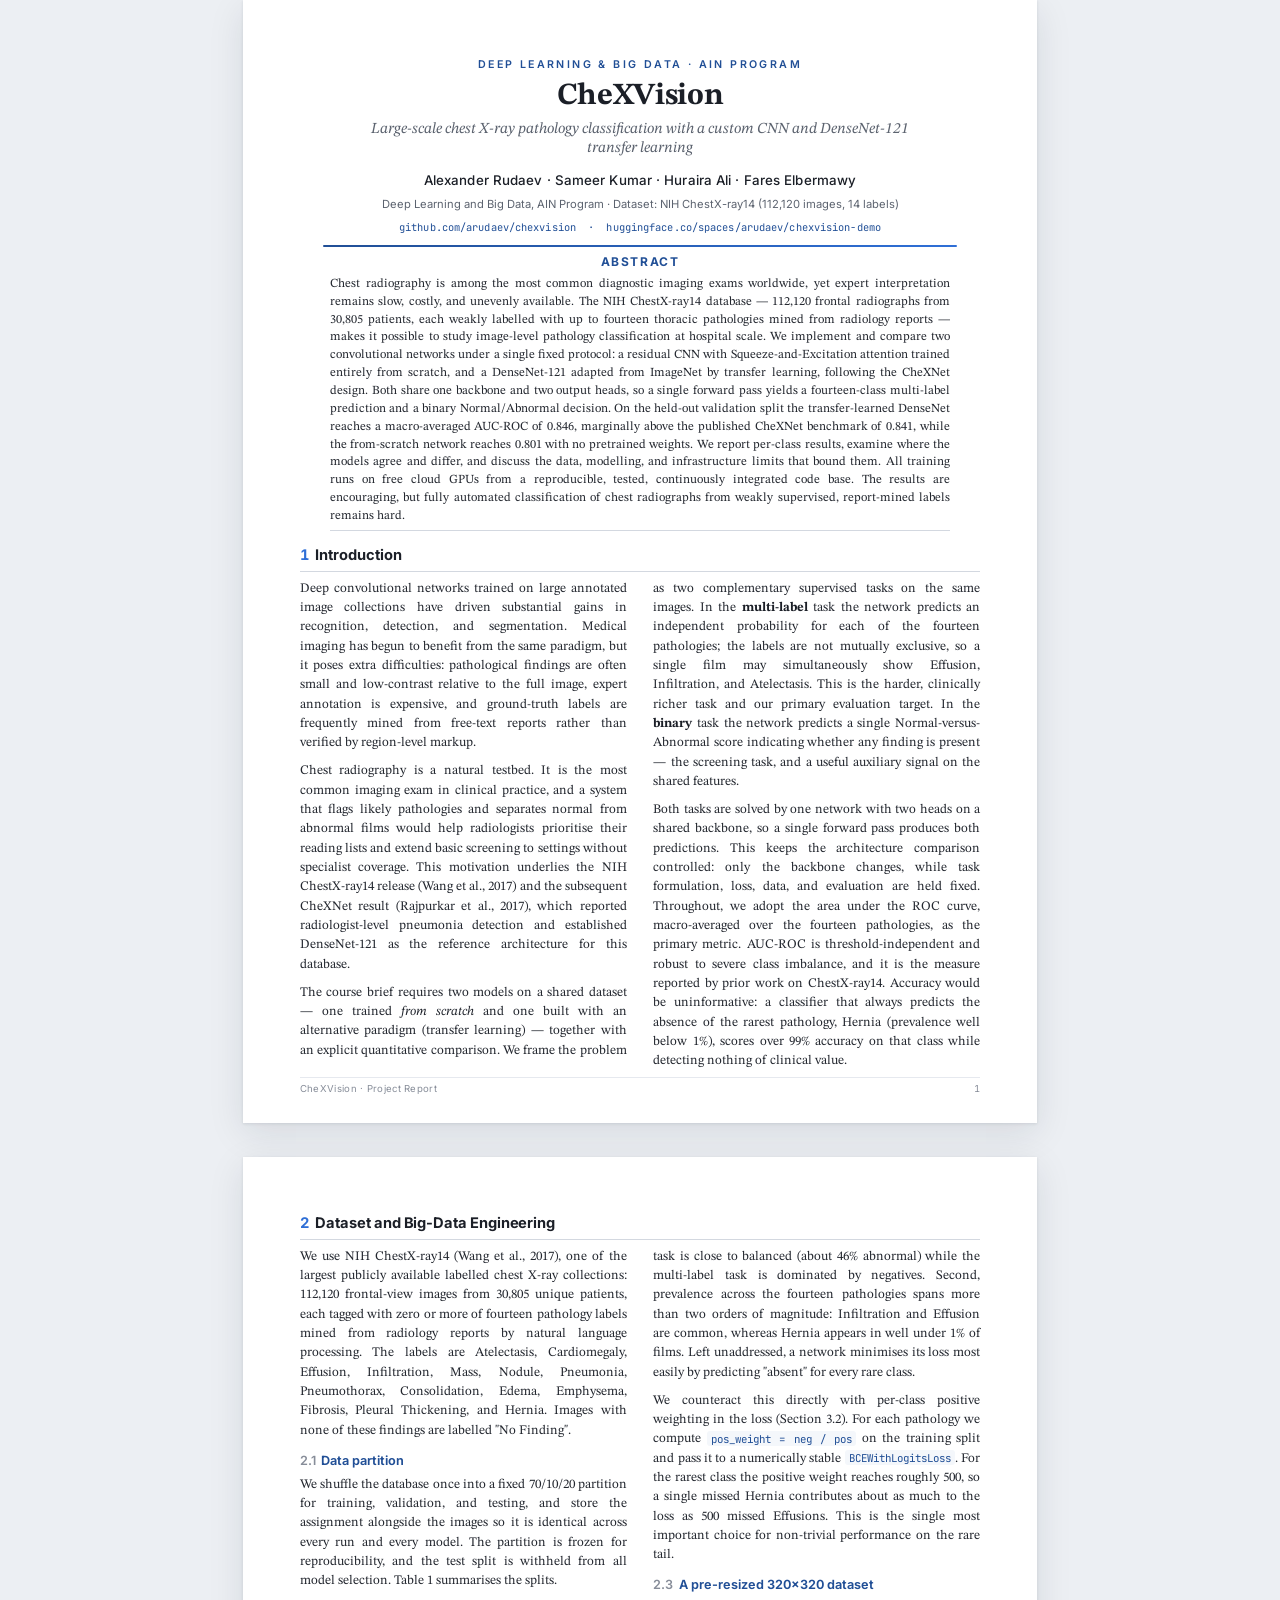
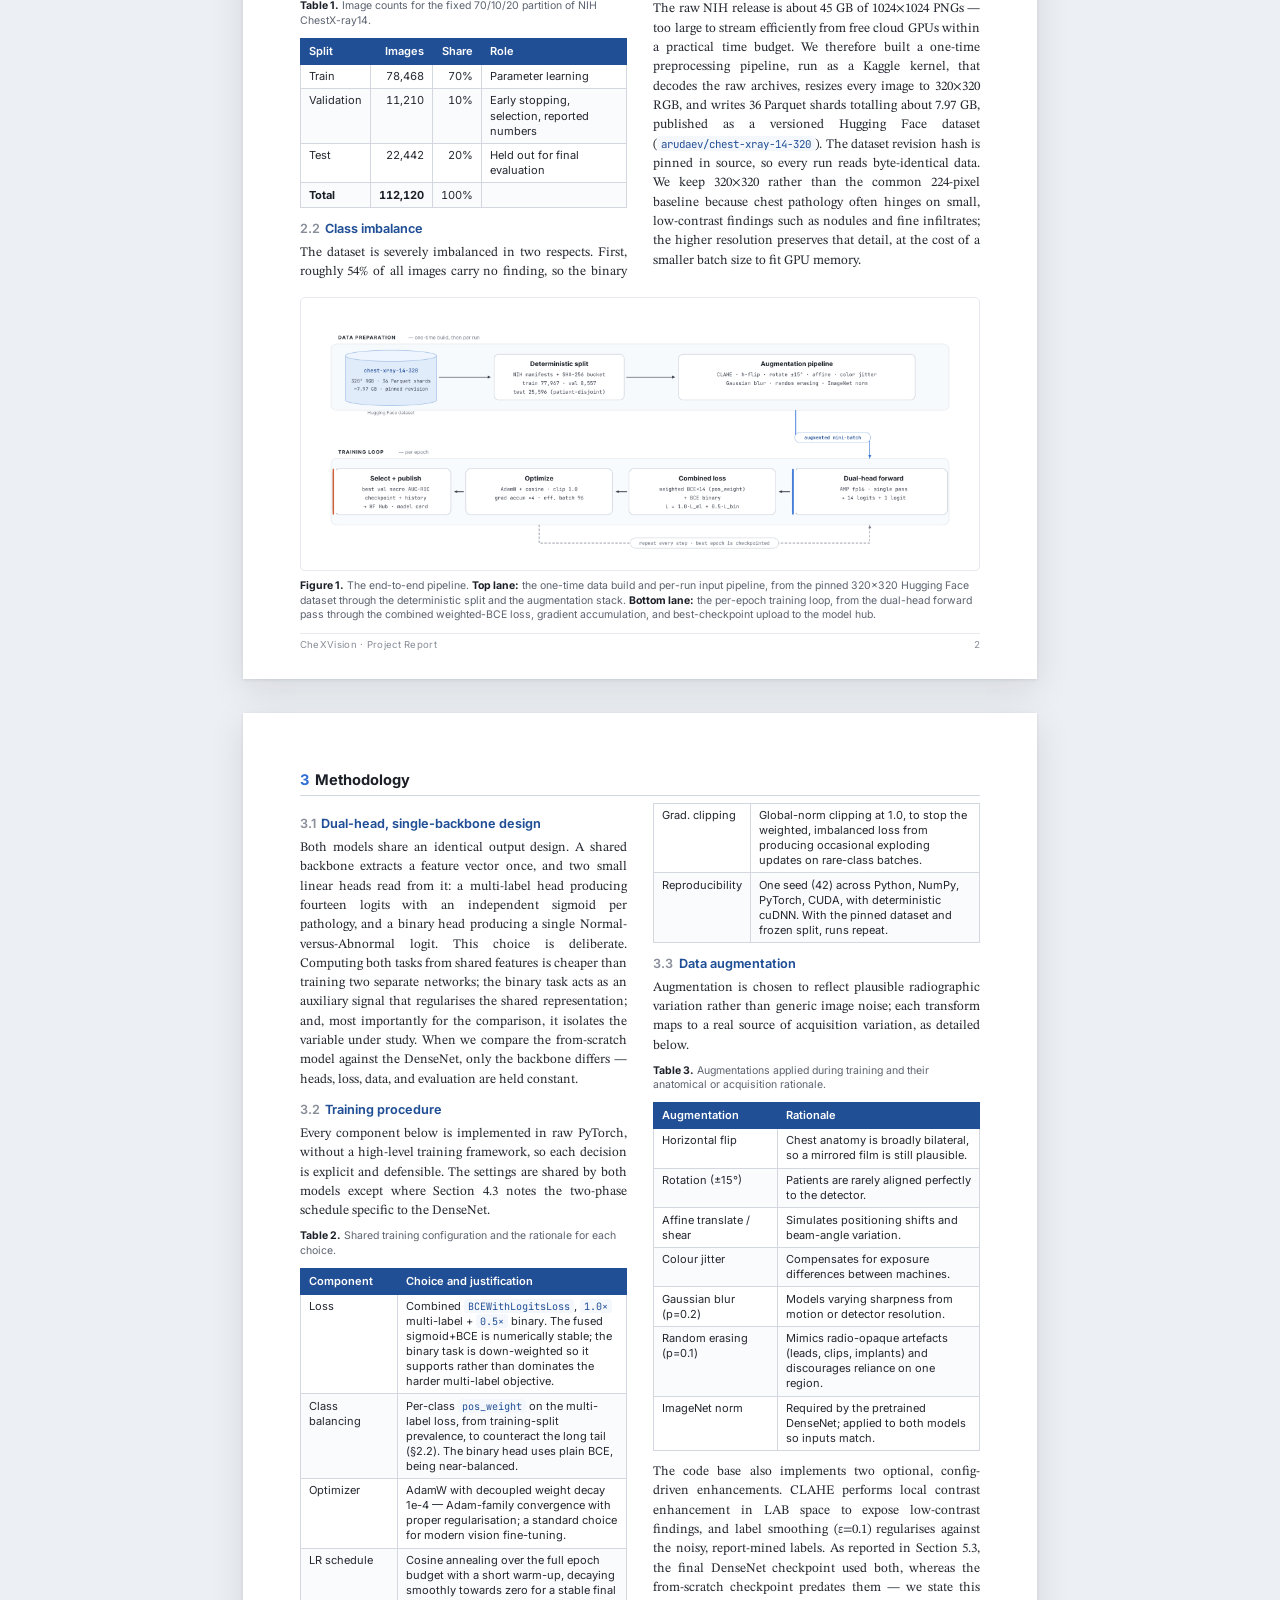
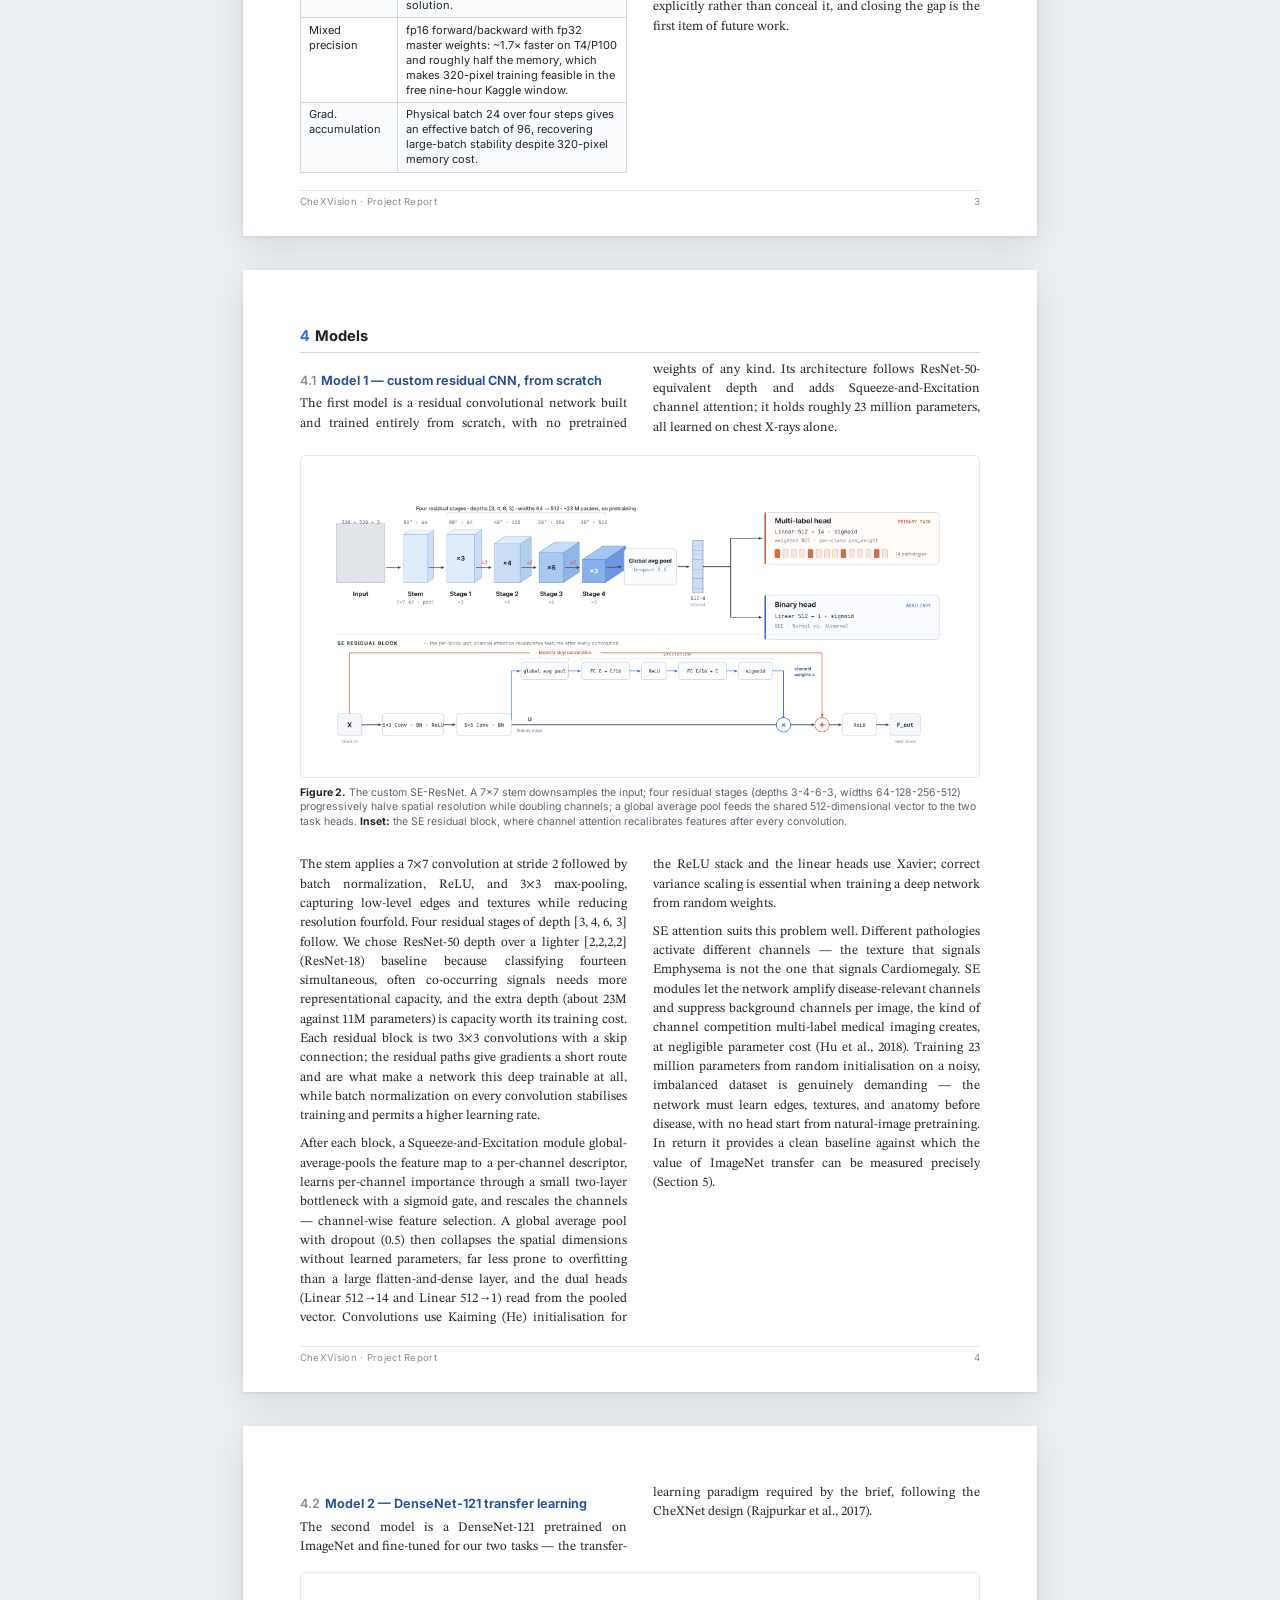
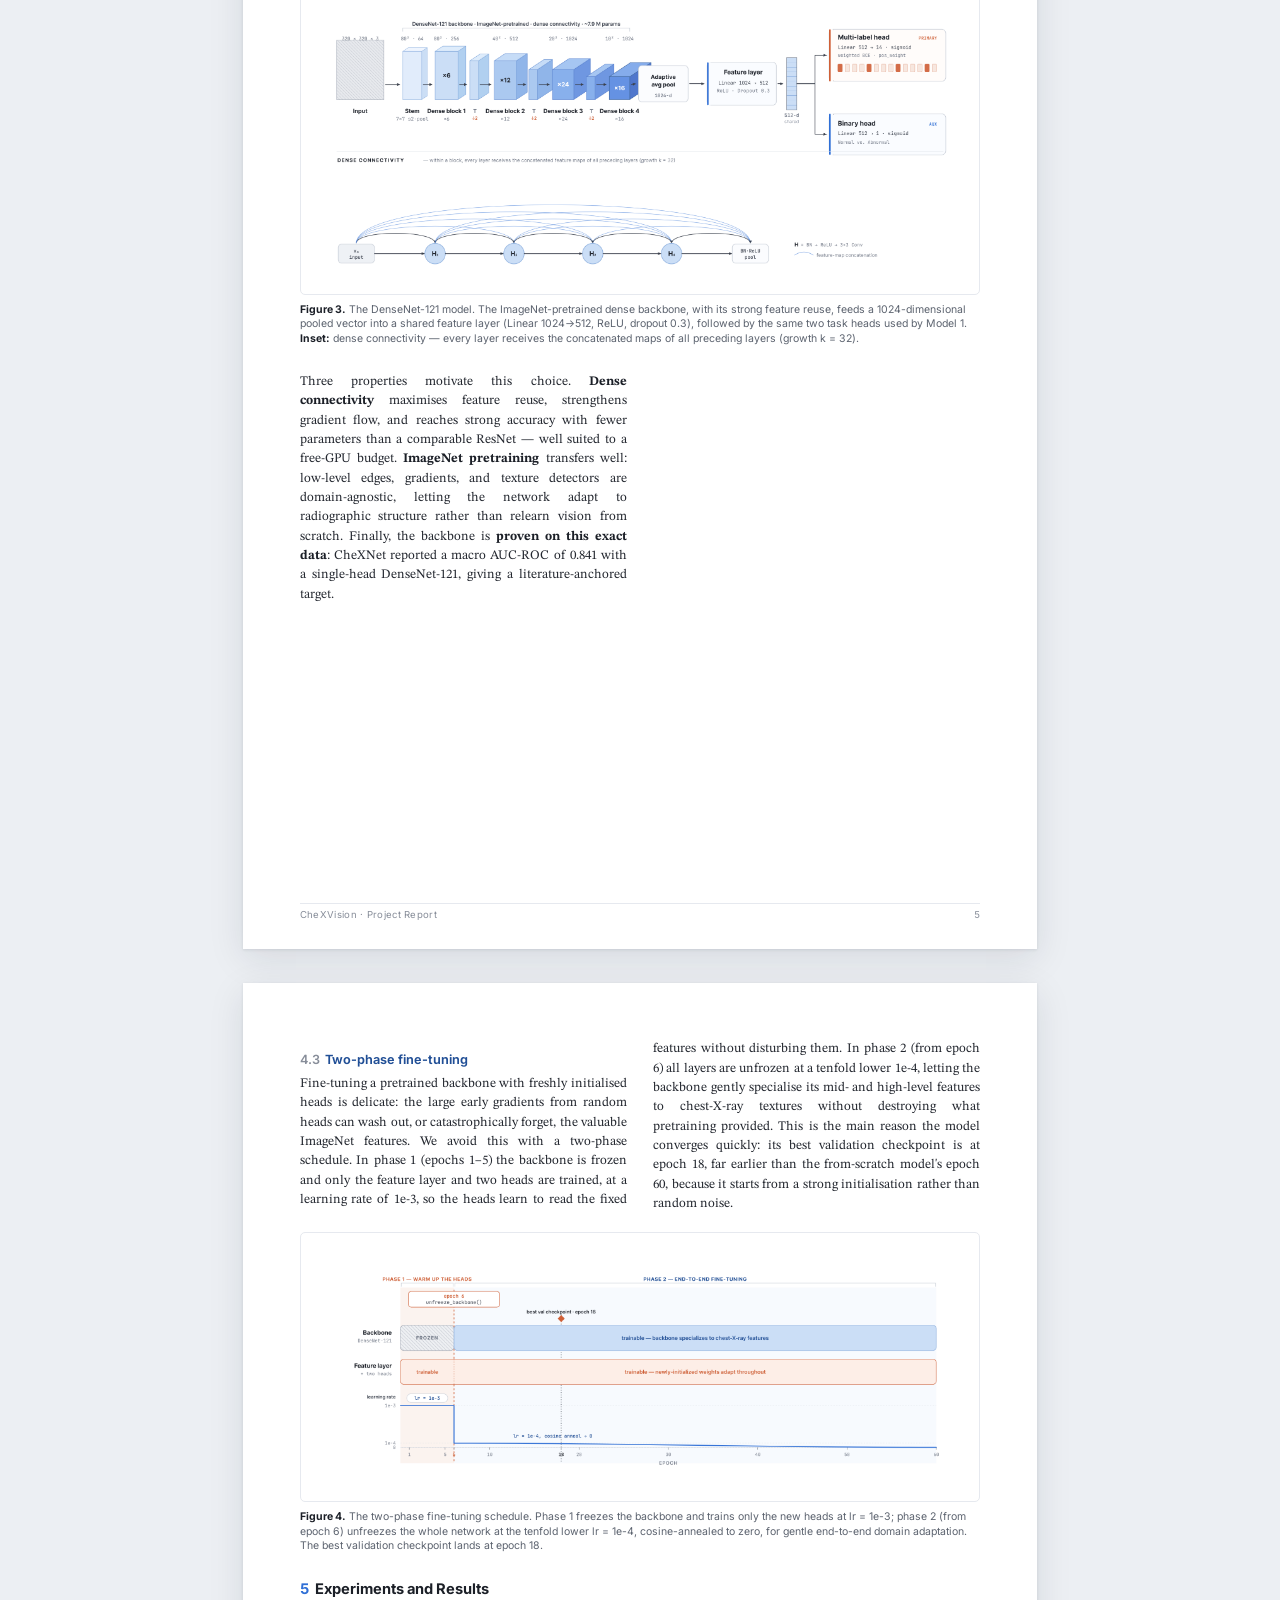
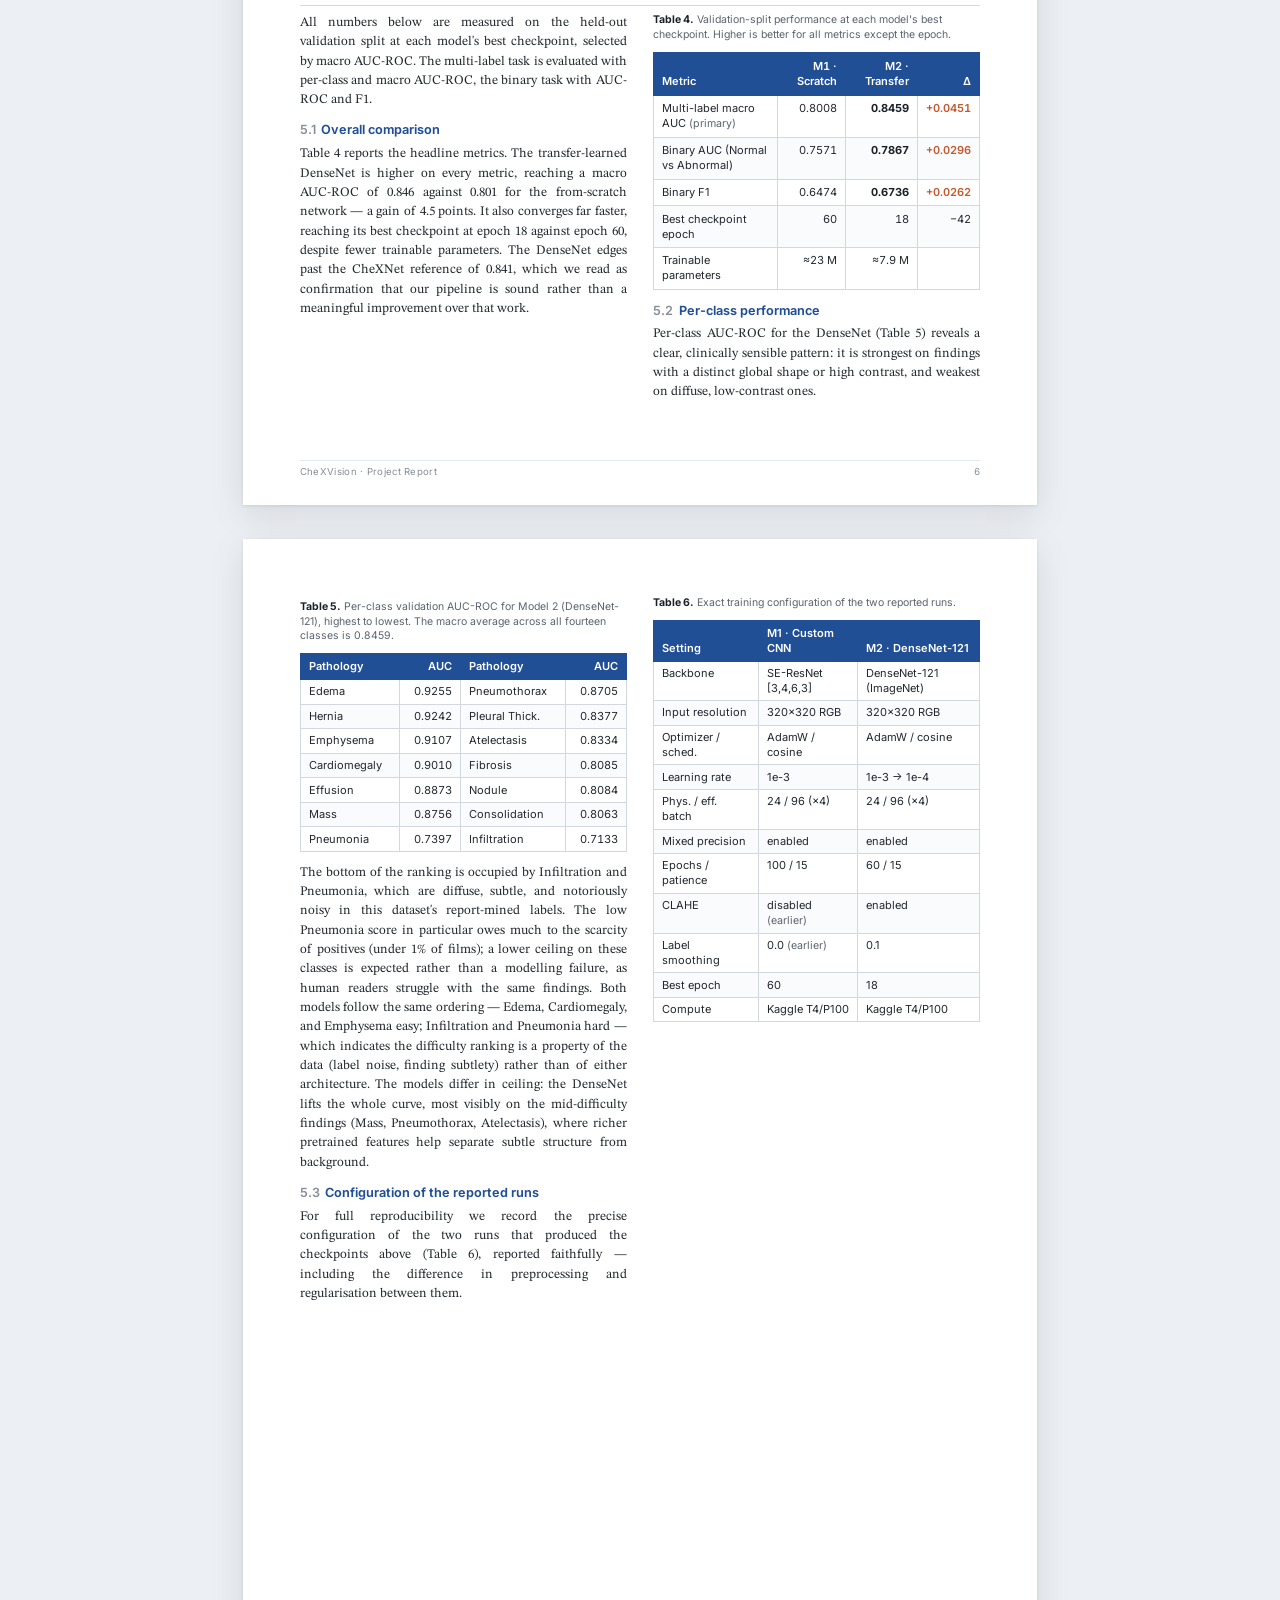
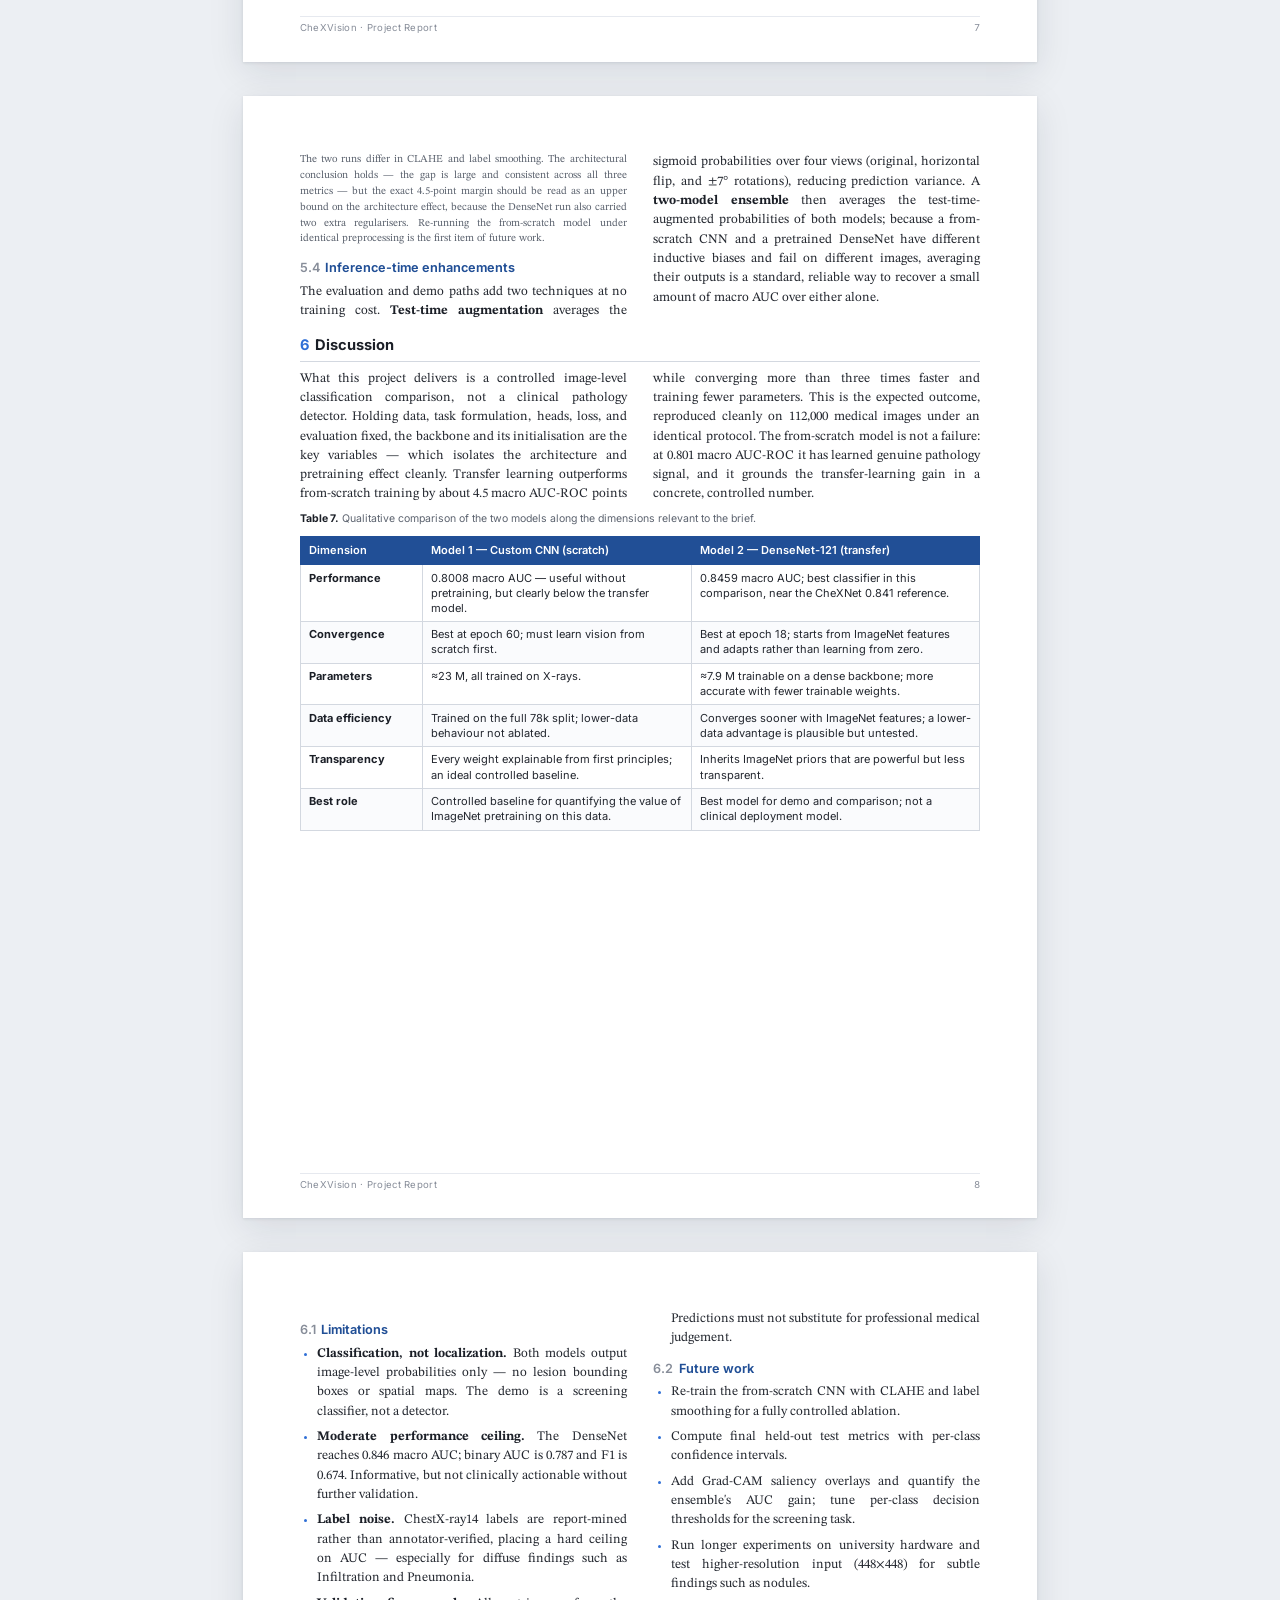
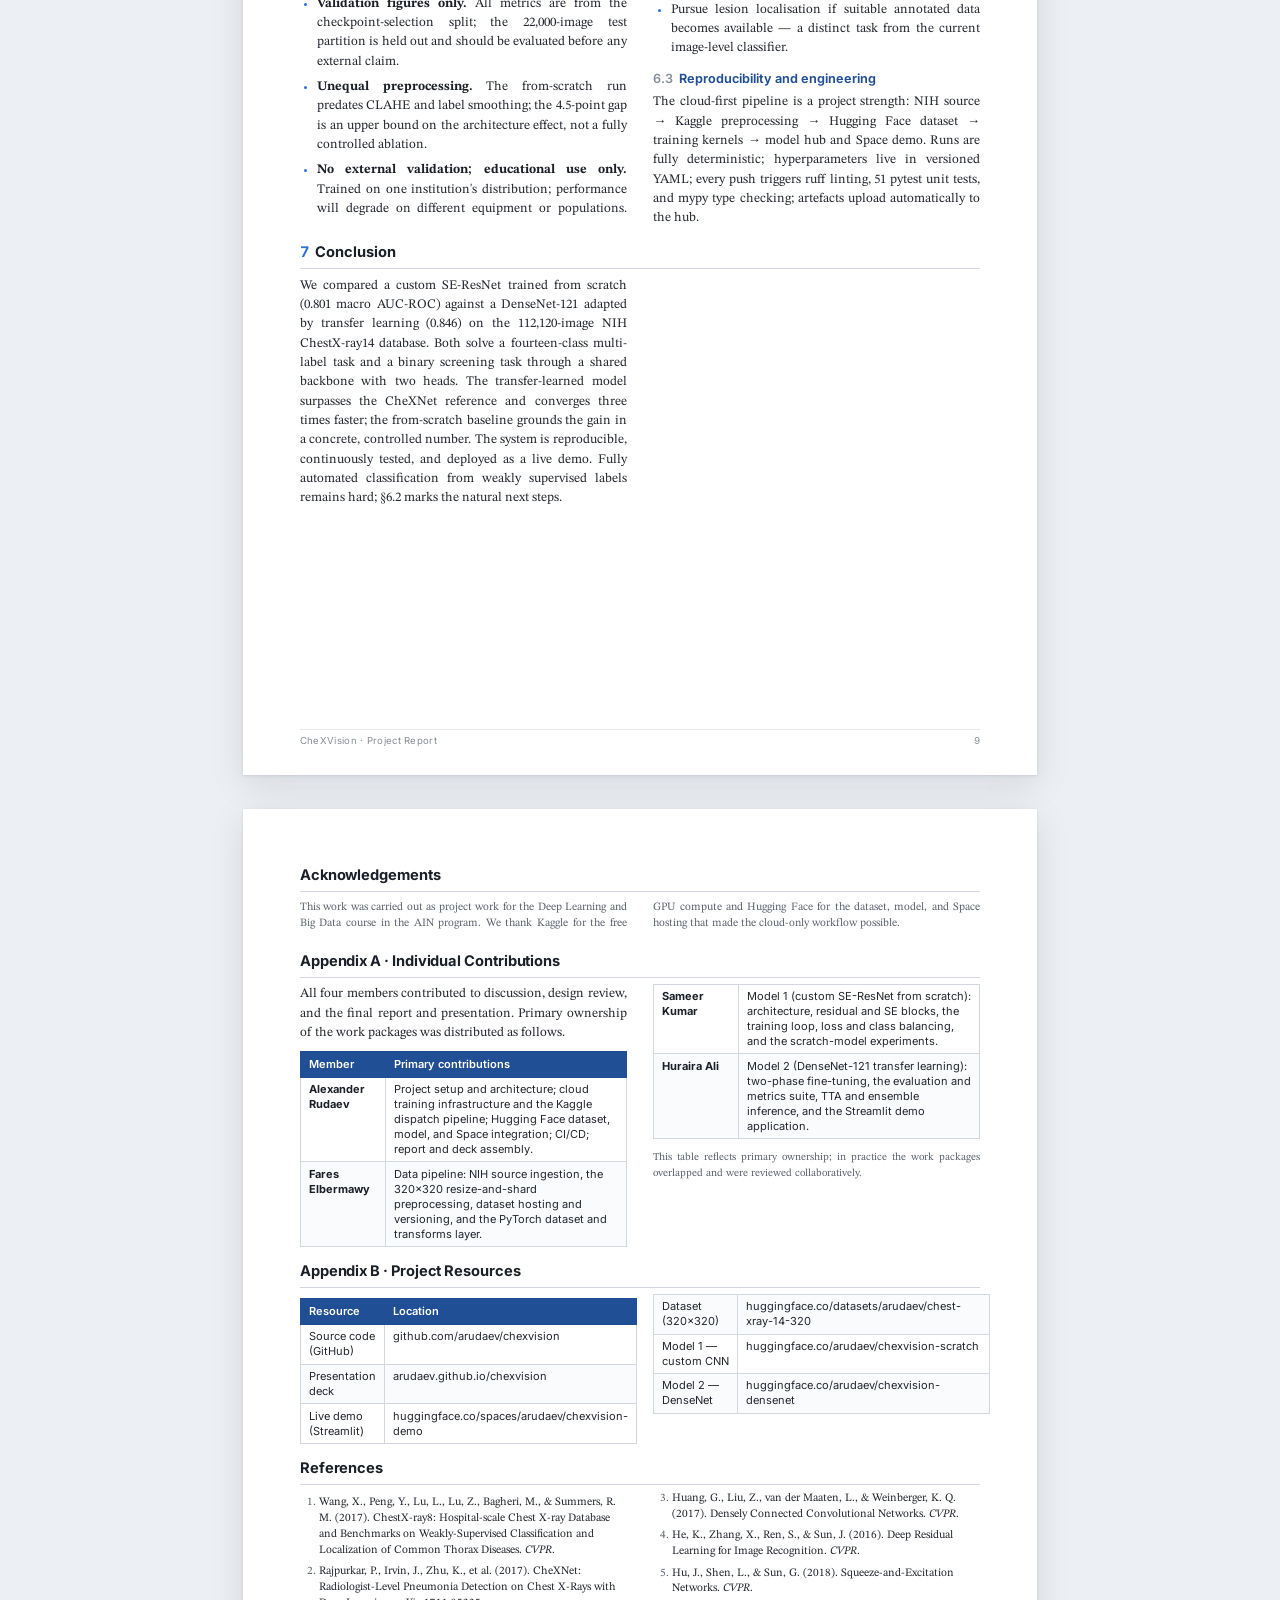
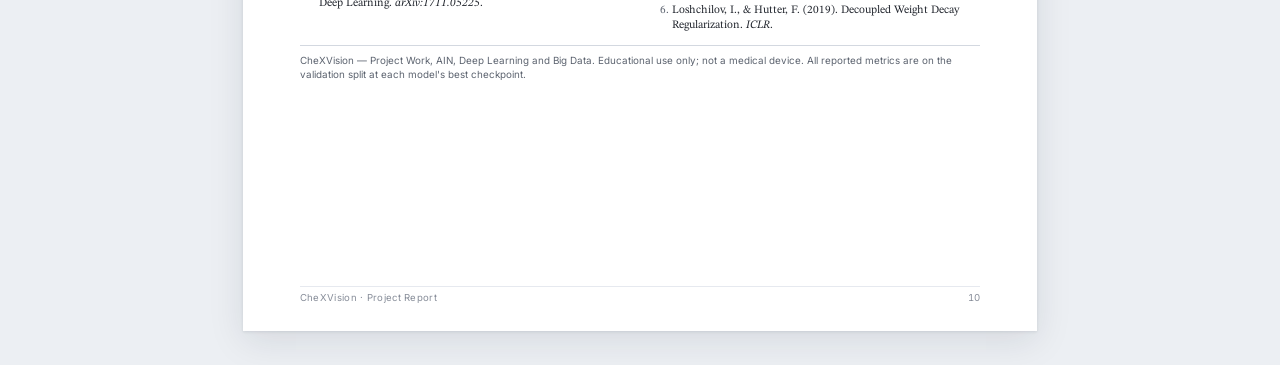
==== docs/report.html @ 22d27a5e "docs: add 10-page report, architecture figures, and JS figure sources - docs/report.html + report.cs" ====
<!doctype html>
<html lang="en">
<head>
<meta charset="utf-8">
<title>CheXVision — Project Report</title>
<link rel="preconnect" href="https://fonts.googleapis.com">
<link rel="preconnect" href="https://fonts.gstatic.com" crossorigin>
<link href="https://fonts.googleapis.com/css2?family=Inter:wght@400;500;600;700&family=JetBrains+Mono:wght@400;500;600&family=STIX+Two+Text:ital,wght@0,400;0,500;0,600;0,700;1,400;1,600&display=swap" rel="stylesheet">
<link rel="stylesheet" href="report.css">
</head>
<body>

<!-- ============================== PAGE 1 ============================== -->
<section class="page" data-screen-label="p1">
  <div class="cols">

    <div class="titleblock span">
      <div class="kicker">Deep Learning &amp; Big Data · AIN Program</div>
      <h1 class="title">CheXVision</h1>
      <div class="subtitle">Large-scale chest X-ray pathology classification with a custom CNN and DenseNet-121 transfer learning</div>
      <div class="authors">Alexander Rudaev · Sameer Kumar · Huraira Ali · Fares Elbermawy</div>
      <div class="affil">Deep Learning and Big Data, AIN Program · Dataset: NIH ChestX-ray14 (112,120 images, 14 labels)</div>
      <div class="links">github.com/arudaev/chexvision&nbsp;&nbsp;·&nbsp;&nbsp;huggingface.co/spaces/arudaev/chexvision-demo</div>
      <div class="titlerule"></div>
    </div>

    <div class="abstract span">
      <div class="lead">Abstract</div>
      <p>Chest radiography is among the most common diagnostic imaging exams worldwide, yet expert interpretation remains slow, costly, and unevenly available. The NIH ChestX-ray14 database — 112,120 frontal radiographs from 30,805 patients, each weakly labelled with up to fourteen thoracic pathologies mined from radiology reports — makes it possible to study image-level pathology classification at hospital scale. We implement and compare two convolutional networks under a single fixed protocol: a residual CNN with Squeeze-and-Excitation attention trained entirely from scratch, and a DenseNet-121 adapted from ImageNet by transfer learning, following the CheXNet design. Both share one backbone and two output heads, so a single forward pass yields a fourteen-class multi-label prediction and a binary Normal/Abnormal decision. On the held-out validation split the transfer-learned DenseNet reaches a macro-averaged AUC-ROC of 0.846, marginally above the published CheXNet benchmark of 0.841, while the from-scratch network reaches 0.801 with no pretrained weights. We report per-class results, examine where the models agree and differ, and discuss the data, modelling, and infrastructure limits that bound them. All training runs on free cloud GPUs from a reproducible, tested, continuously integrated code base. The results are encouraging, but fully automated classification of chest radiographs from weakly supervised, report-mined labels remains hard.</p>
      <hr class="hair">
    </div>

    <h2 class="sec span"><span class="n">1</span>Introduction</h2>
    <p>Deep convolutional networks trained on large annotated image collections have driven substantial gains in recognition, detection, and segmentation. Medical imaging has begun to benefit from the same paradigm, but it poses extra difficulties: pathological findings are often small and low-contrast relative to the full image, expert annotation is expensive, and ground-truth labels are frequently mined from free-text reports rather than verified by region-level markup.</p>
    <p>Chest radiography is a natural testbed. It is the most common imaging exam in clinical practice, and a system that flags likely pathologies and separates normal from abnormal films would help radiologists prioritise their reading lists and extend basic screening to settings without specialist coverage. This motivation underlies the NIH ChestX-ray14 release (Wang et al., 2017) and the subsequent CheXNet result (Rajpurkar et al., 2017), which reported radiologist-level pneumonia detection and established DenseNet-121 as the reference architecture for this database.</p>
    <p>The course brief requires two models on a shared dataset — one trained <i>from scratch</i> and one built with an alternative paradigm (transfer learning) — together with an explicit quantitative comparison. We frame the problem as two complementary supervised tasks on the same images. In the <b>multi-label</b> task the network predicts an independent probability for each of the fourteen pathologies; the labels are not mutually exclusive, so a single film may simultaneously show Effusion, Infiltration, and Atelectasis. This is the harder, clinically richer task and our primary evaluation target. In the <b>binary</b> task the network predicts a single Normal-versus-Abnormal score indicating whether any finding is present — the screening task, and a useful auxiliary signal on the shared features.</p>
    <p>Both tasks are solved by one network with two heads on a shared backbone, so a single forward pass produces both predictions. This keeps the architecture comparison controlled: only the backbone changes, while task formulation, loss, data, and evaluation are held fixed. Throughout, we adopt the area under the ROC curve, macro-averaged over the fourteen pathologies, as the primary metric. AUC-ROC is threshold-independent and robust to severe class imbalance, and it is the measure reported by prior work on ChestX-ray14. Accuracy would be uninformative: a classifier that always predicts the absence of the rarest pathology, Hernia (prevalence well below 1%), scores over 99% accuracy on that class while detecting nothing of clinical value.</p>

  </div>
  <div class="foot"><span>CheXVision · Project Report</span><span class="pg">1</span></div>
</section>

<!-- ============================== PAGE 2 ============================== -->
<section class="page" data-screen-label="p2">
  <div class="cols">

    <h2 class="sec span"><span class="n">2</span>Dataset and Big-Data Engineering</h2>
    <p>We use NIH ChestX-ray14 (Wang et al., 2017), one of the largest publicly available labelled chest X-ray collections: 112,120 frontal-view images from 30,805 unique patients, each tagged with zero or more of fourteen pathology labels mined from radiology reports by natural language processing. The labels are Atelectasis, Cardiomegaly, Effusion, Infiltration, Mass, Nodule, Pneumonia, Pneumothorax, Consolidation, Edema, Emphysema, Fibrosis, Pleural Thickening, and Hernia. Images with none of these findings are labelled "No Finding".</p>

    <h3 class="sub"><span class="n">2.1</span>Data partition</h3>
    <p>We shuffle the database once into a fixed 70/10/20 partition for training, validation, and testing, and store the assignment alongside the images so it is identical across every run and every model. The partition is frozen for reproducibility, and the test split is withheld from all model selection. Table 1 summarises the splits.</p>

    <table class="tbl-tight">
      <caption><span class="lab">Table 1.</span> Image counts for the fixed 70/10/20 partition of NIH ChestX-ray14.</caption>
      <thead><tr><th>Split</th><th class="num">Images</th><th class="num">Share</th><th>Role</th></tr></thead>
      <tbody>
        <tr><td>Train</td><td class="num">78,468</td><td class="num">70%</td><td>Parameter learning</td></tr>
        <tr><td>Validation</td><td class="num">11,210</td><td class="num">10%</td><td>Early stopping, selection, reported numbers</td></tr>
        <tr><td>Test</td><td class="num">22,442</td><td class="num">20%</td><td>Held out for final evaluation</td></tr>
        <tr><td><b>Total</b></td><td class="num"><b>112,120</b></td><td class="num">100%</td><td></td></tr>
      </tbody>
    </table>

    <h3 class="sub"><span class="n">2.2</span>Class imbalance</h3>
    <p>The dataset is severely imbalanced in two respects. First, roughly 54% of all images carry no finding, so the binary task is close to balanced (about 46% abnormal) while the multi-label task is dominated by negatives. Second, prevalence across the fourteen pathologies spans more than two orders of magnitude: Infiltration and Effusion are common, whereas Hernia appears in well under 1% of films. Left unaddressed, a network minimises its loss most easily by predicting "absent" for every rare class.</p>
    <p>We counteract this directly with per-class positive weighting in the loss (Section 3.2). For each pathology we compute <code>pos_weight = neg / pos</code> on the training split and pass it to a numerically stable <code>BCEWithLogitsLoss</code>. For the rarest class the positive weight reaches roughly 500, so a single missed Hernia contributes about as much to the loss as 500 missed Effusions. This is the single most important choice for non-trivial performance on the rare tail.</p>

    <h3 class="sub"><span class="n">2.3</span>A pre-resized 320×320 dataset</h3>
    <p>The raw NIH release is about 45 GB of 1024×1024 PNGs — too large to stream efficiently from free cloud GPUs within a practical time budget. We therefore built a one-time preprocessing pipeline, run as a Kaggle kernel, that decodes the raw archives, resizes every image to 320×320 RGB, and writes 36 Parquet shards totalling about 7.97 GB, published as a versioned Hugging Face dataset (<code>arudaev/chest-xray-14-320</code>). The dataset revision hash is pinned in source, so every run reads byte-identical data. We keep 320×320 rather than the common 224-pixel baseline because chest pathology often hinges on small, low-contrast findings such as nodules and fine infiltrates; the higher resolution preserves that detail, at the cost of a smaller batch size to fit GPU memory.</p>

    <figure class="span framed">
      <img src="assets/CheXVision_Fig1_pipeline.png" alt="End-to-end data and training pipeline">
      <figcaption><span class="lab">Figure 1.</span> The end-to-end pipeline. <b>Top lane:</b> the one-time data build and per-run input pipeline, from the pinned 320×320 Hugging Face dataset through the deterministic split and the augmentation stack. <b>Bottom lane:</b> the per-epoch training loop, from the dual-head forward pass through the combined weighted-BCE loss, gradient accumulation, and best-checkpoint upload to the model hub.</figcaption>
    </figure>

  </div>
  <div class="foot"><span>CheXVision · Project Report</span><span class="pg">2</span></div>
</section>

<!-- ============================== PAGE 3 ============================== -->
<section class="page" data-screen-label="p3">
  <div class="cols">

    <h2 class="sec span"><span class="n">3</span>Methodology</h2>
    <h3 class="sub"><span class="n">3.1</span>Dual-head, single-backbone design</h3>
    <p>Both models share an identical output design. A shared backbone extracts a feature vector once, and two small linear heads read from it: a multi-label head producing fourteen logits with an independent sigmoid per pathology, and a binary head producing a single Normal-versus-Abnormal logit. This choice is deliberate. Computing both tasks from shared features is cheaper than training two separate networks; the binary task acts as an auxiliary signal that regularises the shared representation; and, most importantly for the comparison, it isolates the variable under study. When we compare the from-scratch model against the DenseNet, only the backbone differs — heads, loss, data, and evaluation are held constant.</p>

    <h3 class="sub"><span class="n">3.2</span>Training procedure</h3>
    <p>Every component below is implemented in raw PyTorch, without a high-level training framework, so each decision is explicit and defensible. The settings are shared by both models except where Section 4.3 notes the two-phase schedule specific to the DenseNet.</p>

    <table class="tbl-tight">
      <caption><span class="lab">Table 2.</span> Shared training configuration and the rationale for each choice.</caption>
      <thead><tr><th style="width:27%">Component</th><th>Choice and justification</th></tr></thead>
      <tbody>
        <tr><td>Loss</td><td>Combined <code>BCEWithLogitsLoss</code>, <code>1.0×</code> multi-label + <code>0.5×</code> binary. The fused sigmoid+BCE is numerically stable; the binary task is down-weighted so it supports rather than dominates the harder multi-label objective.</td></tr>
        <tr><td>Class balancing</td><td>Per-class <code>pos_weight</code> on the multi-label loss, from training-split prevalence, to counteract the long tail (§2.2). The binary head uses plain BCE, being near-balanced.</td></tr>
        <tr><td>Optimizer</td><td>AdamW with decoupled weight decay 1e-4 — Adam-family convergence with proper regularisation; a standard choice for modern vision fine-tuning.</td></tr>
        <tr><td>LR schedule</td><td>Cosine annealing over the full epoch budget with a short warm-up, decaying smoothly towards zero for a stable final solution.</td></tr>
        <tr><td>Mixed precision</td><td>fp16 forward/backward with fp32 master weights: ~1.7× faster on T4/P100 and roughly half the memory, which makes 320-pixel training feasible in the free nine-hour Kaggle window.</td></tr>
        <tr><td>Grad. accumulation</td><td>Physical batch 24 over four steps gives an effective batch of 96, recovering large-batch stability despite 320-pixel memory cost.</td></tr>
        <tr><td>Grad. clipping</td><td>Global-norm clipping at 1.0, to stop the weighted, imbalanced loss from producing occasional exploding updates on rare-class batches.</td></tr>
        <tr><td>Reproducibility</td><td>One seed (42) across Python, NumPy, PyTorch, CUDA, with deterministic cuDNN. With the pinned dataset and frozen split, runs repeat.</td></tr>
      </tbody>
    </table>

    <h3 class="sub"><span class="n">3.3</span>Data augmentation</h3>
    <p>Augmentation is chosen to reflect plausible radiographic variation rather than generic image noise; each transform maps to a real source of acquisition variation, as detailed below.</p>

    <table class="tbl-tight">
      <caption><span class="lab">Table 3.</span> Augmentations applied during training and their anatomical or acquisition rationale.</caption>
      <thead><tr><th style="width:38%">Augmentation</th><th>Rationale</th></tr></thead>
      <tbody>
        <tr><td>Horizontal flip</td><td>Chest anatomy is broadly bilateral, so a mirrored film is still plausible.</td></tr>
        <tr><td>Rotation (±15°)</td><td>Patients are rarely aligned perfectly to the detector.</td></tr>
        <tr><td>Affine translate / shear</td><td>Simulates positioning shifts and beam-angle variation.</td></tr>
        <tr><td>Colour jitter</td><td>Compensates for exposure differences between machines.</td></tr>
        <tr><td>Gaussian blur (p=0.2)</td><td>Models varying sharpness from motion or detector resolution.</td></tr>
        <tr><td>Random erasing (p=0.1)</td><td>Mimics radio-opaque artefacts (leads, clips, implants) and discourages reliance on one region.</td></tr>
        <tr><td>ImageNet norm</td><td>Required by the pretrained DenseNet; applied to both models so inputs match.</td></tr>
      </tbody>
    </table>
    <p>The code base also implements two optional, config-driven enhancements. CLAHE performs local contrast enhancement in LAB space to expose low-contrast findings, and label smoothing (ε=0.1) regularises against the noisy, report-mined labels. As reported in Section 5.3, the final DenseNet checkpoint used both, whereas the from-scratch checkpoint predates them — we state this explicitly rather than conceal it, and closing the gap is the first item of future work.</p>

  </div>
  <div class="foot"><span>CheXVision · Project Report</span><span class="pg">3</span></div>
</section>

<!-- ============================== PAGE 4 ============================== -->
<section class="page" data-screen-label="p4">
  <div class="cols">

    <h2 class="sec span"><span class="n">4</span>Models</h2>

    <h3 class="sub"><span class="n">4.1</span>Model 1 — custom residual CNN, from scratch</h3>
    <p>The first model is a residual convolutional network built and trained entirely from scratch, with no pretrained weights of any kind. Its architecture follows ResNet-50-equivalent depth and adds Squeeze-and-Excitation channel attention; it holds roughly 23 million parameters, all learned on chest X-rays alone.</p>

    <figure class="span framed">
      <img src="assets/CheXVision_Fig2_SE-ResNet.png" alt="Custom SE-ResNet architecture">
      <figcaption><span class="lab">Figure 2.</span> The custom SE-ResNet. A 7×7 stem downsamples the input; four residual stages (depths 3-4-6-3, widths 64-128-256-512) progressively halve spatial resolution while doubling channels; a global average pool feeds the shared 512-dimensional vector to the two task heads. <b>Inset:</b> the SE residual block, where channel attention recalibrates features after every convolution.</figcaption>
    </figure>

    <p>The stem applies a 7×7 convolution at stride 2 followed by batch normalization, ReLU, and 3×3 max-pooling, capturing low-level edges and textures while reducing resolution fourfold. Four residual stages of depth [3, 4, 6, 3] follow. We chose ResNet-50 depth over a lighter [2,2,2,2] (ResNet-18) baseline because classifying fourteen simultaneous, often co-occurring signals needs more representational capacity, and the extra depth (about 23M against 11M parameters) is capacity worth its training cost. Each residual block is two 3×3 convolutions with a skip connection; the residual paths give gradients a short route and are what make a network this deep trainable at all, while batch normalization on every convolution stabilises training and permits a higher learning rate.</p>
    <p>After each block, a Squeeze-and-Excitation module global-average-pools the feature map to a per-channel descriptor, learns per-channel importance through a small two-layer bottleneck with a sigmoid gate, and rescales the channels — channel-wise feature selection. A global average pool with dropout (0.5) then collapses the spatial dimensions without learned parameters, far less prone to overfitting than a large flatten-and-dense layer, and the dual heads (Linear 512→14 and Linear 512→1) read from the pooled vector. Convolutions use Kaiming (He) initialisation for the ReLU stack and the linear heads use Xavier; correct variance scaling is essential when training a deep network from random weights.</p>
    <p>SE attention suits this problem well. Different pathologies activate different channels — the texture that signals Emphysema is not the one that signals Cardiomegaly. SE modules let the network amplify disease-relevant channels and suppress background channels per image, the kind of channel competition multi-label medical imaging creates, at negligible parameter cost (Hu et al., 2018). Training 23 million parameters from random initialisation on a noisy, imbalanced dataset is genuinely demanding — the network must learn edges, textures, and anatomy before disease, with no head start from natural-image pretraining. In return it provides a clean baseline against which the value of ImageNet transfer can be measured precisely (Section 5).</p>

  </div>
  <div class="foot"><span>CheXVision · Project Report</span><span class="pg">4</span></div>
</section>

<!-- ============================== PAGE 5 ============================== -->
<section class="page" data-screen-label="p5">
  <div class="cols">

    <h3 class="sub"><span class="n">4.2</span>Model 2 — DenseNet-121 transfer learning</h3>
    <p>The second model is a DenseNet-121 pretrained on ImageNet and fine-tuned for our two tasks — the transfer-learning paradigm required by the brief, following the CheXNet design (Rajpurkar et al., 2017).</p>

    <figure class="span framed">
      <img src="assets/CheXVision_Fig3_DenseNet-121.png" alt="DenseNet-121 transfer-learning architecture">
      <figcaption><span class="lab">Figure 3.</span> The DenseNet-121 model. The ImageNet-pretrained dense backbone, with its strong feature reuse, feeds a 1024-dimensional pooled vector into a shared feature layer (Linear 1024→512, ReLU, dropout 0.3), followed by the same two task heads used by Model 1. <b>Inset:</b> dense connectivity — every layer receives the concatenated maps of all preceding layers (growth k = 32).</figcaption>
    </figure>

    <p>Three properties motivate this choice. <b>Dense connectivity</b> maximises feature reuse, strengthens gradient flow, and reaches strong accuracy with fewer parameters than a comparable ResNet — well suited to a free-GPU budget. <b>ImageNet pretraining</b> transfers well: low-level edges, gradients, and texture detectors are domain-agnostic, letting the network adapt to radiographic structure rather than relearn vision from scratch. Finally, the backbone is <b>proven on this exact data</b>: CheXNet reported a macro AUC-ROC of 0.841 with a single-head DenseNet-121, giving a literature-anchored target.</p>

  </div>
  <div class="foot"><span>CheXVision · Project Report</span><span class="pg">5</span></div>
</section>

<!-- ============================== PAGE 6 ============================== -->
<section class="page" data-screen-label="p6">
  <div class="cols">

    <h3 class="sub"><span class="n">4.3</span>Two-phase fine-tuning</h3>
    <p>Fine-tuning a pretrained backbone with freshly initialised heads is delicate: the large early gradients from random heads can wash out, or catastrophically forget, the valuable ImageNet features. We avoid this with a two-phase schedule. In phase 1 (epochs 1–5) the backbone is frozen and only the feature layer and two heads are trained, at a learning rate of 1e-3, so the heads learn to read the fixed features without disturbing them. In phase 2 (from epoch 6) all layers are unfrozen at a tenfold lower 1e-4, letting the backbone gently specialise its mid- and high-level features to chest-X-ray textures without destroying what pretraining provided. This is the main reason the model converges quickly: its best validation checkpoint is at epoch 18, far earlier than the from-scratch model's epoch 60, because it starts from a strong initialisation rather than random noise.</p>

    <figure class="span framed">
      <img src="assets/CheXVision_Fig4_two-phase-finetuning.png" alt="Two-phase fine-tuning schedule">
      <figcaption><span class="lab">Figure 4.</span> The two-phase fine-tuning schedule. Phase 1 freezes the backbone and trains only the new heads at lr = 1e-3; phase 2 (from epoch 6) unfreezes the whole network at the tenfold lower lr = 1e-4, cosine-annealed to zero, for gentle end-to-end domain adaptation. The best validation checkpoint lands at epoch 18.</figcaption>
    </figure>

    <h2 class="sec span"><span class="n">5</span>Experiments and Results</h2>
    <p>All numbers below are measured on the held-out validation split at each model's best checkpoint, selected by macro AUC-ROC. The multi-label task is evaluated with per-class and macro AUC-ROC, the binary task with AUC-ROC and F1.</p>

    <h3 class="sub"><span class="n">5.1</span>Overall comparison</h3>
    <p>Table 4 reports the headline metrics. The transfer-learned DenseNet is higher on every metric, reaching a macro AUC-ROC of 0.846 against 0.801 for the from-scratch network — a gain of 4.5 points. It also converges far faster, reaching its best checkpoint at epoch 18 against epoch 60, despite fewer trainable parameters. The DenseNet edges past the CheXNet reference of 0.841, which we read as confirmation that our pipeline is sound rather than a meaningful improvement over that work.</p>

    <table class="nb">
      <caption><span class="lab">Table 4.</span> Validation-split performance at each model's best checkpoint. Higher is better for all metrics except the epoch.</caption>
      <thead><tr><th>Metric</th><th class="num">M1 · Scratch</th><th class="num">M2 · Transfer</th><th class="num">Δ</th></tr></thead>
      <tbody>
        <tr><td>Multi-label macro AUC <span class="small">(primary)</span></td><td class="num">0.8008</td><td class="num"><b>0.8459</b></td><td class="num"><span class="pos">+0.0451</span></td></tr>
        <tr><td>Binary AUC (Normal vs Abnormal)</td><td class="num">0.7571</td><td class="num"><b>0.7867</b></td><td class="num"><span class="pos">+0.0296</span></td></tr>
        <tr><td>Binary F1</td><td class="num">0.6474</td><td class="num"><b>0.6736</b></td><td class="num"><span class="pos">+0.0262</span></td></tr>
        <tr><td>Best checkpoint epoch</td><td class="num">60</td><td class="num">18</td><td class="num">−42</td></tr>
        <tr><td>Trainable parameters</td><td class="num">≈23 M</td><td class="num">≈7.9 M</td><td class="num"></td></tr>
      </tbody>
    </table>

    <h3 class="sub"><span class="n">5.2</span>Per-class performance</h3>
    <p>Per-class AUC-ROC for the DenseNet (Table 5) reveals a clear, clinically sensible pattern: it is strongest on findings with a distinct global shape or high contrast, and weakest on diffuse, low-contrast ones.</p>

  </div>
  <div class="foot"><span>CheXVision · Project Report</span><span class="pg">6</span></div>
</section>

<!-- ============================== PAGE 7 ============================== -->
<section class="page" data-screen-label="p7">
  <div class="cols">

    <table class="tbl-tight nb">
      <caption><span class="lab">Table 5.</span> Per-class validation AUC-ROC for Model 2 (DenseNet-121), highest to lowest. The macro average across all fourteen classes is 0.8459.</caption>
      <thead><tr><th>Pathology</th><th class="num">AUC</th><th>Pathology</th><th class="num">AUC</th></tr></thead>
      <tbody>
        <tr><td>Edema</td><td class="num">0.9255</td><td>Pneumothorax</td><td class="num">0.8705</td></tr>
        <tr><td>Hernia</td><td class="num">0.9242</td><td>Pleural Thick.</td><td class="num">0.8377</td></tr>
        <tr><td>Emphysema</td><td class="num">0.9107</td><td>Atelectasis</td><td class="num">0.8334</td></tr>
        <tr><td>Cardiomegaly</td><td class="num">0.9010</td><td>Fibrosis</td><td class="num">0.8085</td></tr>
        <tr><td>Effusion</td><td class="num">0.8873</td><td>Nodule</td><td class="num">0.8084</td></tr>
        <tr><td>Mass</td><td class="num">0.8756</td><td>Consolidation</td><td class="num">0.8063</td></tr>
        <tr><td>Pneumonia</td><td class="num">0.7397</td><td>Infiltration</td><td class="num">0.7133</td></tr>
      </tbody>
    </table>
    <p>The bottom of the ranking is occupied by Infiltration and Pneumonia, which are diffuse, subtle, and notoriously noisy in this dataset's report-mined labels. The low Pneumonia score in particular owes much to the scarcity of positives (under 1% of films); a lower ceiling on these classes is expected rather than a modelling failure, as human readers struggle with the same findings. Both models follow the same ordering — Edema, Cardiomegaly, and Emphysema easy; Infiltration and Pneumonia hard — which indicates the difficulty ranking is a property of the data (label noise, finding subtlety) rather than of either architecture. The models differ in ceiling: the DenseNet lifts the whole curve, most visibly on the mid-difficulty findings (Mass, Pneumothorax, Atelectasis), where richer pretrained features help separate subtle structure from background.</p>

    <h3 class="sub"><span class="n">5.3</span>Configuration of the reported runs</h3>
    <p>For full reproducibility we record the precise configuration of the two runs that produced the checkpoints above (Table 6), reported faithfully — including the difference in preprocessing and regularisation between them.</p>

    <table class="tbl-tight nb">
      <caption><span class="lab">Table 6.</span> Exact training configuration of the two reported runs.</caption>
      <thead><tr><th style="width:32%">Setting</th><th>M1 · Custom CNN</th><th>M2 · DenseNet-121</th></tr></thead>
      <tbody>
        <tr><td>Backbone</td><td>SE-ResNet [3,4,6,3]</td><td>DenseNet-121 (ImageNet)</td></tr>
        <tr><td>Input resolution</td><td>320×320 RGB</td><td>320×320 RGB</td></tr>
        <tr><td>Optimizer / sched.</td><td>AdamW / cosine</td><td>AdamW / cosine</td></tr>
        <tr><td>Learning rate</td><td>1e-3</td><td>1e-3 → 1e-4</td></tr>
        <tr><td>Phys. / eff. batch</td><td>24 / 96 (×4)</td><td>24 / 96 (×4)</td></tr>
        <tr><td>Mixed precision</td><td>enabled</td><td>enabled</td></tr>
        <tr><td>Epochs / patience</td><td>100 / 15</td><td>60 / 15</td></tr>
        <tr><td>CLAHE</td><td>disabled <span class="small">(earlier)</span></td><td>enabled</td></tr>
        <tr><td>Label smoothing</td><td>0.0 <span class="small">(earlier)</span></td><td>0.1</td></tr>
        <tr><td>Best epoch</td><td>60</td><td>18</td></tr>
        <tr><td>Compute</td><td>Kaggle T4/P100</td><td>Kaggle T4/P100</td></tr>
      </tbody>
    </table>

  </div>
  <div class="foot"><span>CheXVision · Project Report</span><span class="pg">7</span></div>
</section>

<!-- ============================== PAGE 8 ============================== -->
<section class="page" data-screen-label="p8">
  <div class="cols">

    <p class="small">The two runs differ in CLAHE and label smoothing. The architectural conclusion holds — the gap is large and consistent across all three metrics — but the exact 4.5-point margin should be read as an upper bound on the architecture effect, because the DenseNet run also carried two extra regularisers. Re-running the from-scratch model under identical preprocessing is the first item of future work.</p>

    <h3 class="sub"><span class="n">5.4</span>Inference-time enhancements</h3>
    <p>The evaluation and demo paths add two techniques at no training cost. <b>Test-time augmentation</b> averages the sigmoid probabilities over four views (original, horizontal flip, and ±7° rotations), reducing prediction variance. A <b>two-model ensemble</b> then averages the test-time-augmented probabilities of both models; because a from-scratch CNN and a pretrained DenseNet have different inductive biases and fail on different images, averaging their outputs is a standard, reliable way to recover a small amount of macro AUC over either alone.</p>

    <h2 class="sec span"><span class="n">6</span>Discussion</h2>
    <p>What this project delivers is a controlled image-level classification comparison, not a clinical pathology detector. Holding data, task formulation, heads, loss, and evaluation fixed, the backbone and its initialisation are the key variables — which isolates the architecture and pretraining effect cleanly. Transfer learning outperforms from-scratch training by about 4.5 macro AUC-ROC points while converging more than three times faster and training fewer parameters. This is the expected outcome, reproduced cleanly on 112,000 medical images under an identical protocol. The from-scratch model is not a failure: at 0.801 macro AUC-ROC it has learned genuine pathology signal, and it grounds the transfer-learning gain in a concrete, controlled number.</p>

    <table class="span">
      <caption><span class="lab">Table 7.</span> Qualitative comparison of the two models along the dimensions relevant to the brief.</caption>
      <thead><tr><th style="width:18%">Dimension</th><th>Model 1 — Custom CNN (scratch)</th><th>Model 2 — DenseNet-121 (transfer)</th></tr></thead>
      <tbody>
        <tr><td><b>Performance</b></td><td>0.8008 macro AUC — useful without pretraining, but clearly below the transfer model.</td><td>0.8459 macro AUC; best classifier in this comparison, near the CheXNet 0.841 reference.</td></tr>
        <tr><td><b>Convergence</b></td><td>Best at epoch 60; must learn vision from scratch first.</td><td>Best at epoch 18; starts from ImageNet features and adapts rather than learning from zero.</td></tr>
        <tr><td><b>Parameters</b></td><td>≈23 M, all trained on X-rays.</td><td>≈7.9 M trainable on a dense backbone; more accurate with fewer trainable weights.</td></tr>
        <tr><td><b>Data efficiency</b></td><td>Trained on the full 78k split; lower-data behaviour not ablated.</td><td>Converges sooner with ImageNet features; a lower-data advantage is plausible but untested.</td></tr>
        <tr><td><b>Transparency</b></td><td>Every weight explainable from first principles; an ideal controlled baseline.</td><td>Inherits ImageNet priors that are powerful but less transparent.</td></tr>
        <tr><td><b>Best role</b></td><td>Controlled baseline for quantifying the value of ImageNet pretraining on this data.</td><td>Best model for demo and comparison; not a clinical deployment model.</td></tr>
      </tbody>
    </table>

  </div>
  <div class="foot"><span>CheXVision · Project Report</span><span class="pg">8</span></div>
</section>

<!-- ============================== PAGE 9 ============================== -->
<section class="page" data-screen-label="p9">
  <div class="cols">

    <h3 class="sub"><span class="n">6.1</span>Limitations</h3>
    <ul>
      <li><b>Classification, not localization.</b> Both models output image-level probabilities only — no lesion bounding boxes or spatial maps. The demo is a screening classifier, not a detector.</li>
      <li><b>Moderate performance ceiling.</b> The DenseNet reaches 0.846 macro AUC; binary AUC is 0.787 and F1 is 0.674. Informative, but not clinically actionable without further validation.</li>
      <li><b>Label noise.</b> ChestX-ray14 labels are report-mined rather than annotator-verified, placing a hard ceiling on AUC — especially for diffuse findings such as Infiltration and Pneumonia.</li>
      <li><b>Validation figures only.</b> All metrics are from the checkpoint-selection split; the 22,000-image test partition is held out and should be evaluated before any external claim.</li>
      <li><b>Unequal preprocessing.</b> The from-scratch run predates CLAHE and label smoothing; the 4.5-point gap is an upper bound on the architecture effect, not a fully controlled ablation.</li>
      <li><b>No external validation; educational use only.</b> Trained on one institution's distribution; performance will degrade on different equipment or populations. Predictions must not substitute for professional medical judgement.</li>
    </ul>

    <h3 class="sub"><span class="n">6.2</span>Future work</h3>
    <ul>
      <li>Re-train the from-scratch CNN with CLAHE and label smoothing for a fully controlled ablation.</li>
      <li>Compute final held-out test metrics with per-class confidence intervals.</li>
      <li>Add Grad-CAM saliency overlays and quantify the ensemble's AUC gain; tune per-class decision thresholds for the screening task.</li>
      <li>Run longer experiments on university hardware and test higher-resolution input (448×448) for subtle findings such as nodules.</li>
      <li>Pursue lesion localisation if suitable annotated data becomes available — a distinct task from the current image-level classifier.</li>
    </ul>

    <h3 class="sub"><span class="n">6.3</span>Reproducibility and engineering</h3>
    <p>The cloud-first pipeline is a project strength: NIH source → Kaggle preprocessing → Hugging Face dataset → training kernels → model hub and Space demo. Runs are fully deterministic; hyperparameters live in versioned YAML; every push triggers ruff linting, 51 pytest unit tests, and mypy type checking; artefacts upload automatically to the hub.</p>

    <h2 class="sec span"><span class="n">7</span>Conclusion</h2>
    <p>We compared a custom SE-ResNet trained from scratch (0.801 macro AUC-ROC) against a DenseNet-121 adapted by transfer learning (0.846) on the 112,120-image NIH ChestX-ray14 database. Both solve a fourteen-class multi-label task and a binary screening task through a shared backbone with two heads. The transfer-learned model surpasses the CheXNet reference and converges three times faster; the from-scratch baseline grounds the gain in a concrete, controlled number. The system is reproducible, continuously tested, and deployed as a live demo. Fully automated classification from weakly supervised labels remains hard; §6.2 marks the natural next steps.</p>

  </div>
  <div class="foot"><span>CheXVision · Project Report</span><span class="pg">9</span></div>
</section>

<!-- ============================== PAGE 10 ============================== -->
<section class="page" data-screen-label="p10">
  <div class="cols">

    <h2 class="sec span">Acknowledgements</h2>
    <p class="acks">This work was carried out as project work for the Deep Learning and Big Data course in the AIN program. We thank Kaggle for the free GPU compute and Hugging Face for the dataset, model, and Space hosting that made the cloud-only workflow possible.</p>

    <h2 class="sec span">Appendix A · Individual Contributions</h2>
    <p>All four members contributed to discussion, design review, and the final report and presentation. Primary ownership of the work packages was distributed as follows.</p>
    <table class="tbl-tight">
      <thead><tr><th style="width:26%">Member</th><th>Primary contributions</th></tr></thead>
      <tbody>
        <tr><td><b>Alexander Rudaev</b></td><td>Project setup and architecture; cloud training infrastructure and the Kaggle dispatch pipeline; Hugging Face dataset, model, and Space integration; CI/CD; report and deck assembly.</td></tr>
        <tr><td><b>Fares Elbermawy</b></td><td>Data pipeline: NIH source ingestion, the 320×320 resize-and-shard preprocessing, dataset hosting and versioning, and the PyTorch dataset and transforms layer.</td></tr>
        <tr><td><b>Sameer Kumar</b></td><td>Model 1 (custom SE-ResNet from scratch): architecture, residual and SE blocks, the training loop, loss and class balancing, and the scratch-model experiments.</td></tr>
        <tr><td><b>Huraira Ali</b></td><td>Model 2 (DenseNet-121 transfer learning): two-phase fine-tuning, the evaluation and metrics suite, TTA and ensemble inference, and the Streamlit demo application.</td></tr>
      </tbody>
    </table>
    <p class="small">This table reflects primary ownership; in practice the work packages overlapped and were reviewed collaboratively.</p>

    <h2 class="sec span">Appendix B · Project Resources</h2>
    <table class="tbl-tight">
      <thead><tr><th style="width:32%">Resource</th><th>Location</th></tr></thead>
      <tbody>
        <tr><td>Source code (GitHub)</td><td>github.com/arudaev/chexvision</td></tr>
        <tr><td>Presentation deck</td><td>arudaev.github.io/chexvision</td></tr>
        <tr><td>Live demo (Streamlit)</td><td>huggingface.co/spaces/arudaev/chexvision-demo</td></tr>
        <tr><td>Dataset (320×320)</td><td>huggingface.co/datasets/arudaev/chest-xray-14-320</td></tr>
        <tr><td>Model 1 — custom CNN</td><td>huggingface.co/arudaev/chexvision-scratch</td></tr>
        <tr><td>Model 2 — DenseNet</td><td>huggingface.co/arudaev/chexvision-densenet</td></tr>
      </tbody>
    </table>

    <h2 class="sec span">References</h2>
    <ol class="refs">
      <li>Wang, X., Peng, Y., Lu, L., Lu, Z., Bagheri, M., &amp; Summers, R. M. (2017). ChestX-ray8: Hospital-scale Chest X-ray Database and Benchmarks on Weakly-Supervised Classification and Localization of Common Thorax Diseases. <i>CVPR</i>.</li>
      <li>Rajpurkar, P., Irvin, J., Zhu, K., et al. (2017). CheXNet: Radiologist-Level Pneumonia Detection on Chest X-Rays with Deep Learning. <i>arXiv:1711.05225</i>.</li>
      <li>Huang, G., Liu, Z., van der Maaten, L., &amp; Weinberger, K. Q. (2017). Densely Connected Convolutional Networks. <i>CVPR</i>.</li>
      <li>He, K., Zhang, X., Ren, S., &amp; Sun, J. (2016). Deep Residual Learning for Image Recognition. <i>CVPR</i>.</li>
      <li>Hu, J., Shen, L., &amp; Sun, G. (2018). Squeeze-and-Excitation Networks. <i>CVPR</i>.</li>
      <li>Loshchilov, I., &amp; Hutter, F. (2019). Decoupled Weight Decay Regularization. <i>ICLR</i>.</li>
    </ol>

    <footer class="note span">
      CheXVision — Project Work, AIN, Deep Learning and Big Data. Educational use only; not a medical device. All reported metrics are on the validation split at each model's best checkpoint.
    </footer>

  </div>
  <div class="foot"><span>CheXVision · Project Report</span><span class="pg">10</span></div>
</section>

</body>
</html>
---- docs/report.css ----
/* ============================================================
   CheXVision — two-column project-report paper
   A4, publication layout. Serif body (STIX Two Text) for an
   ideal ~50-char measure; Inter for headings / tables / labels
   (ties to the figures); JetBrains Mono for code. Slate-blue +
   coral accents borrowed from the figures.
   ============================================================ */

:root{
  --ink:#1b1f27;
  --body:#23272f;
  --mut:#5c636f;
  --mut2:#878d99;
  --hair:#d3d8e0;
  --hairsoft:#e6e9ef;
  --blue:#2f6fd6;
  --blueDk:#214f96;
  --coral:#c4582f;
  --soft:#f4f7fb;
  --softer:#fafbfd;
  --paper:#ffffff;
}

*{ box-sizing:border-box; }

html{
  -webkit-print-color-adjust:exact;
  print-color-adjust:exact;
}

body{
  margin:0;
  background:#eceff3;
  font-family:"STIX Two Text", Georgia, serif;
  color:var(--body);
  font-size:9.8pt;
  line-height:1.48;
  text-rendering:optimizeLegibility;
  -webkit-font-smoothing:antialiased;
}

/* ---------- page frame ---------- */
.page{
  position:relative;
  width:210mm;
  height:297mm;
  margin:0 auto 9mm;
  padding:15mm 15mm 13mm;
  background:var(--paper);
  box-shadow:0 1px 3px rgba(20,30,50,.10), 0 10px 34px rgba(20,30,50,.10);
  overflow:hidden;
}

/* the two-column flow region for a page */
.cols{
  column-count:2;
  column-gap:7mm;
  column-fill:auto;
  height:100%;
}
/* pages whose columns should balance (last page, short pages) */
.cols.balance{ column-fill:balance; }

/* full-width band inside a column flow (title, wide figures/tables) */
.span{
  column-span:all;
  -webkit-column-span:all;
}

/* ---------- running foot ---------- */
.foot{
  position:absolute;
  left:15mm; right:15mm; bottom:7mm;
  display:flex;
  justify-content:space-between;
  align-items:center;
  font-family:"Inter", sans-serif;
  font-size:7.2pt;
  letter-spacing:.3px;
  color:var(--mut2);
  border-top:.5pt solid var(--hairsoft);
  padding-top:3pt;
}
.foot .pg{ font-variant-numeric:tabular-nums; }

/* ---------- title block ---------- */
.titleblock{
  text-align:center;
  padding:0 6mm 0;
  margin-bottom:1.5mm;
}
.kicker{
  font-family:"Inter", sans-serif;
  font-size:8pt;
  font-weight:600;
  letter-spacing:2.4px;
  text-transform:uppercase;
  color:var(--blueDk);
  margin-bottom:6pt;
}
.title{
  font-family:"STIX Two Text", Georgia, serif;
  font-weight:700;
  font-size:23pt;
  line-height:1.06;
  letter-spacing:-.01em;
  color:var(--ink);
  margin:0 0 5pt;
}
.subtitle{
  font-family:"STIX Two Text", Georgia, serif;
  font-weight:400;
  font-style:italic;
  font-size:11.5pt;
  line-height:1.28;
  color:var(--mut);
  margin:0 auto;
  max-width:150mm;
}
.authors{
  font-family:"Inter", sans-serif;
  font-size:10pt;
  font-weight:500;
  color:var(--ink);
  margin-top:9pt;
  letter-spacing:.1px;
}
.affil{
  font-family:"Inter", sans-serif;
  font-size:8.4pt;
  color:var(--mut);
  margin-top:4pt;
}
.links{
  font-family:"JetBrains Mono", monospace;
  font-size:7.8pt;
  color:var(--blueDk);
  margin-top:6pt;
  letter-spacing:.1px;
}
.titlerule{
  width:100%;
  height:1.4pt;
  background:linear-gradient(90deg, var(--blueDk), var(--blue));
  margin:7pt auto 0;
  border-radius:2px;
}

/* ---------- abstract (full width) ---------- */
.abstract{
  padding:0 8mm;
  margin:0 0 1mm;
}
.abstract .lead{
  font-family:"Inter", sans-serif;
  font-size:9pt;
  font-weight:700;
  letter-spacing:1.6px;
  text-transform:uppercase;
  color:var(--blueDk);
  text-align:center;
  margin-bottom:4pt;
}
.abstract p{
  text-align:justify;
  hyphens:auto;
  margin:0;
  font-size:9.3pt;
  line-height:1.44;
}
.abstract .hair{ border:0; border-top:.5pt solid var(--hair); margin:3pt 0 0; }

/* ---------- headings ---------- */
h2.sec{
  font-family:"Inter", sans-serif;
  font-size:11pt;
  font-weight:700;
  color:var(--ink);
  letter-spacing:-.005em;
  margin:11pt 0 5pt;
  padding-bottom:3pt;
  border-bottom:.8pt solid var(--hair);
  break-after:avoid;
}
h2.sec .n{ color:var(--blue); margin-right:5pt; font-variant-numeric:tabular-nums; }
h2.sec:first-child, .cols > h2.sec:first-child{ margin-top:0; }

h3.sub{
  font-family:"Inter", sans-serif;
  font-size:9.5pt;
  font-weight:650;
  color:var(--blueDk);
  margin:9pt 0 3pt;
  break-after:avoid;
}
h3.sub .n{ color:var(--mut2); margin-right:4pt; font-weight:600; }

h4.subsub{
  font-family:"Inter", sans-serif;
  font-size:9pt;
  font-weight:600;
  color:var(--ink);
  margin:7pt 0 2pt;
  break-after:avoid;
}

/* ---------- body text ---------- */
p{
  margin:0 0 6.5pt;
  text-align:justify;
  hyphens:auto;
  -webkit-hyphens:auto;
}
p + p{ text-indent:0; }
.lead-para{ }

ul, ol{ margin:3pt 0 6pt; padding-left:13pt; }
li{ margin:0 0 4.5pt; text-align:justify; hyphens:auto; }
li::marker{ color:var(--blue); }

b, strong{ color:var(--ink); font-weight:700; }
i, em{ }

code{
  font-family:"JetBrains Mono", monospace;
  font-size:8.1pt;
  background:var(--soft);
  color:var(--blueDk);
  padding:.4pt 3pt;
  border-radius:3px;
  white-space:nowrap;
}

a{ color:var(--blueDk); text-decoration:none; }

.small{ font-size:8pt; color:var(--mut); }
.muted{ color:var(--mut); }

/* ---------- figures ---------- */
figure{
  margin:7pt 0 8pt;
  text-align:center;
  break-inside:avoid;
}
figure.span{ margin:12pt 0 14pt; }
figure img{
  width:100%;
  height:auto;
  display:block;
  border:.5pt solid var(--hairsoft);
  border-radius:5px;
  background:#fff;
}
figure.framed img{ padding:6pt; }
figcaption{
  font-family:"Inter", sans-serif;
  font-size:7.9pt;
  line-height:1.4;
  color:var(--mut);
  margin-top:6pt;
  margin-bottom:5pt;
  text-align:left;
  max-width:none;
}
figcaption .lab{ color:var(--ink); font-weight:700; }

/* sized figures (single column placement) */
figure.col img{ }

/* ---------- tables ---------- */
table{
  border-collapse:collapse;
  width:100%;
  margin:3pt 0 8pt;
  font-family:"Inter", sans-serif;
  font-size:8.3pt;
  line-height:1.36;
}
/* tables tagged .nb stay whole (never split across a column/page) */
table.nb{
  break-inside:avoid;
  -webkit-column-break-inside:avoid;
  page-break-inside:avoid;
}
/* always keep a header with its first rows, and never split a single row */
thead{ break-after:avoid; }
tr{ break-inside:avoid; -webkit-column-break-inside:avoid; }
caption{
  caption-side:top;
  text-align:left;
  font-family:"Inter", sans-serif;
  font-style:normal;
  font-size:7.9pt;
  line-height:1.4;
  color:var(--mut);
  margin-bottom:6pt;
  padding-bottom:1pt;
}
caption .lab{ color:var(--ink); font-weight:700; }
thead th{
  background:var(--blueDk);
  color:#fff;
  font-weight:600;
  text-align:left;
  padding:4.5pt 6pt;
  border:.5pt solid var(--blueDk);
  vertical-align:bottom;
}
tbody td{
  padding:4pt 6pt;
  border:.5pt solid var(--hair);
  vertical-align:top;
  color:var(--body);
}
tbody tr:nth-child(even) td{ background:var(--softer); }
.num{ text-align:right; font-variant-numeric:tabular-nums; }
td b{ color:var(--ink); }
.tbl-tight thead th{ padding:3.6pt 6pt; }
.tbl-tight tbody td{ padding:3.2pt 6pt; }
td .pos{ color:var(--coral); font-weight:600; }
td code, caption code{ font-size:7.6pt; white-space:normal; word-break:break-word; }

/* references */
ol.refs{ padding-left:14pt; font-size:8.5pt; line-height:1.4; }
ol.refs li{ margin-bottom:4pt; text-align:left; }
ol.refs li::marker{ color:var(--mut); font-variant-numeric:tabular-nums; }

.acks{ font-size:8.4pt; color:var(--mut); }

footer.note{
  font-family:"Inter", sans-serif;
  font-size:7.4pt;
  color:var(--mut);
  border-top:.5pt solid var(--hair);
  margin-top:8pt;
  padding-top:5pt;
  line-height:1.45;
}

/* ---------- print ---------- */
@page{ size:A4; margin:0; }
@media print{
  body{ background:#fff; }
  .page{
    margin:0;
    box-shadow:none;
    page-break-after:always;
    break-after:page;
  }
  .page:last-child{ page-break-after:auto; }
}
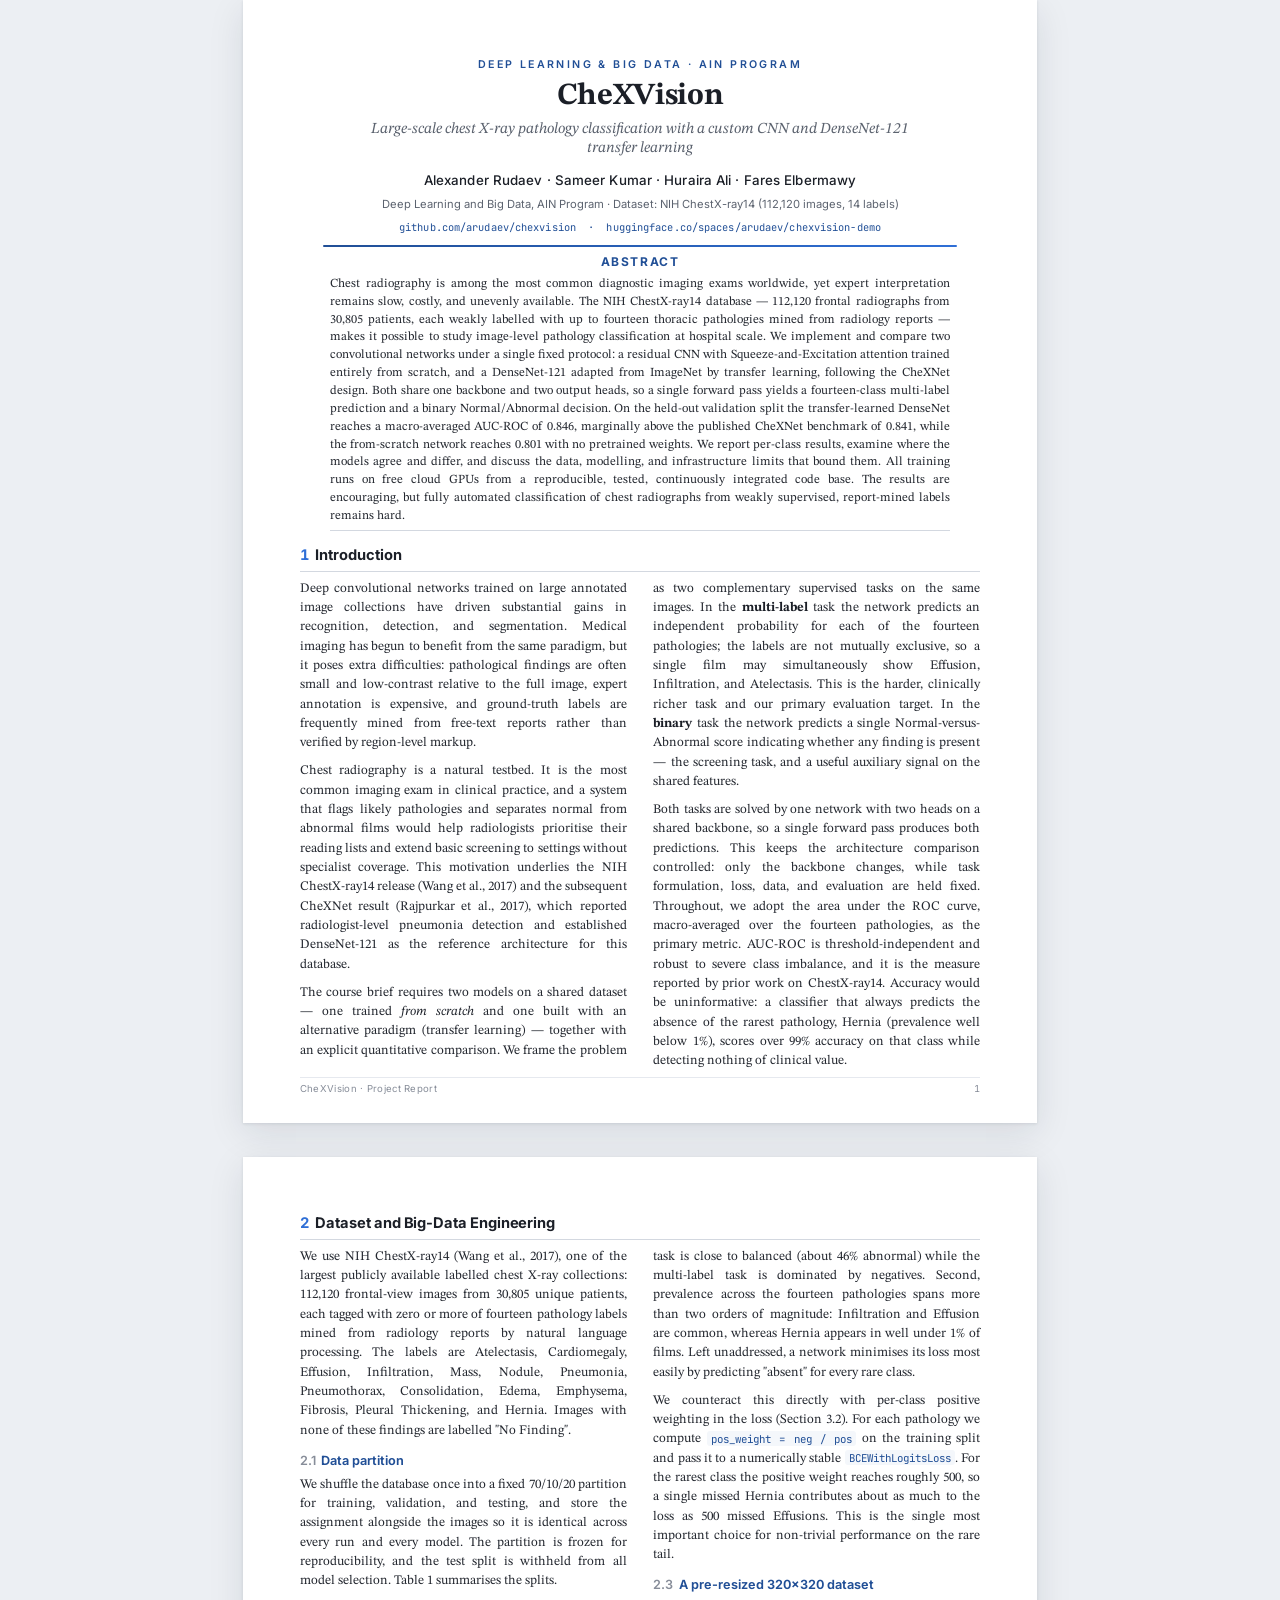
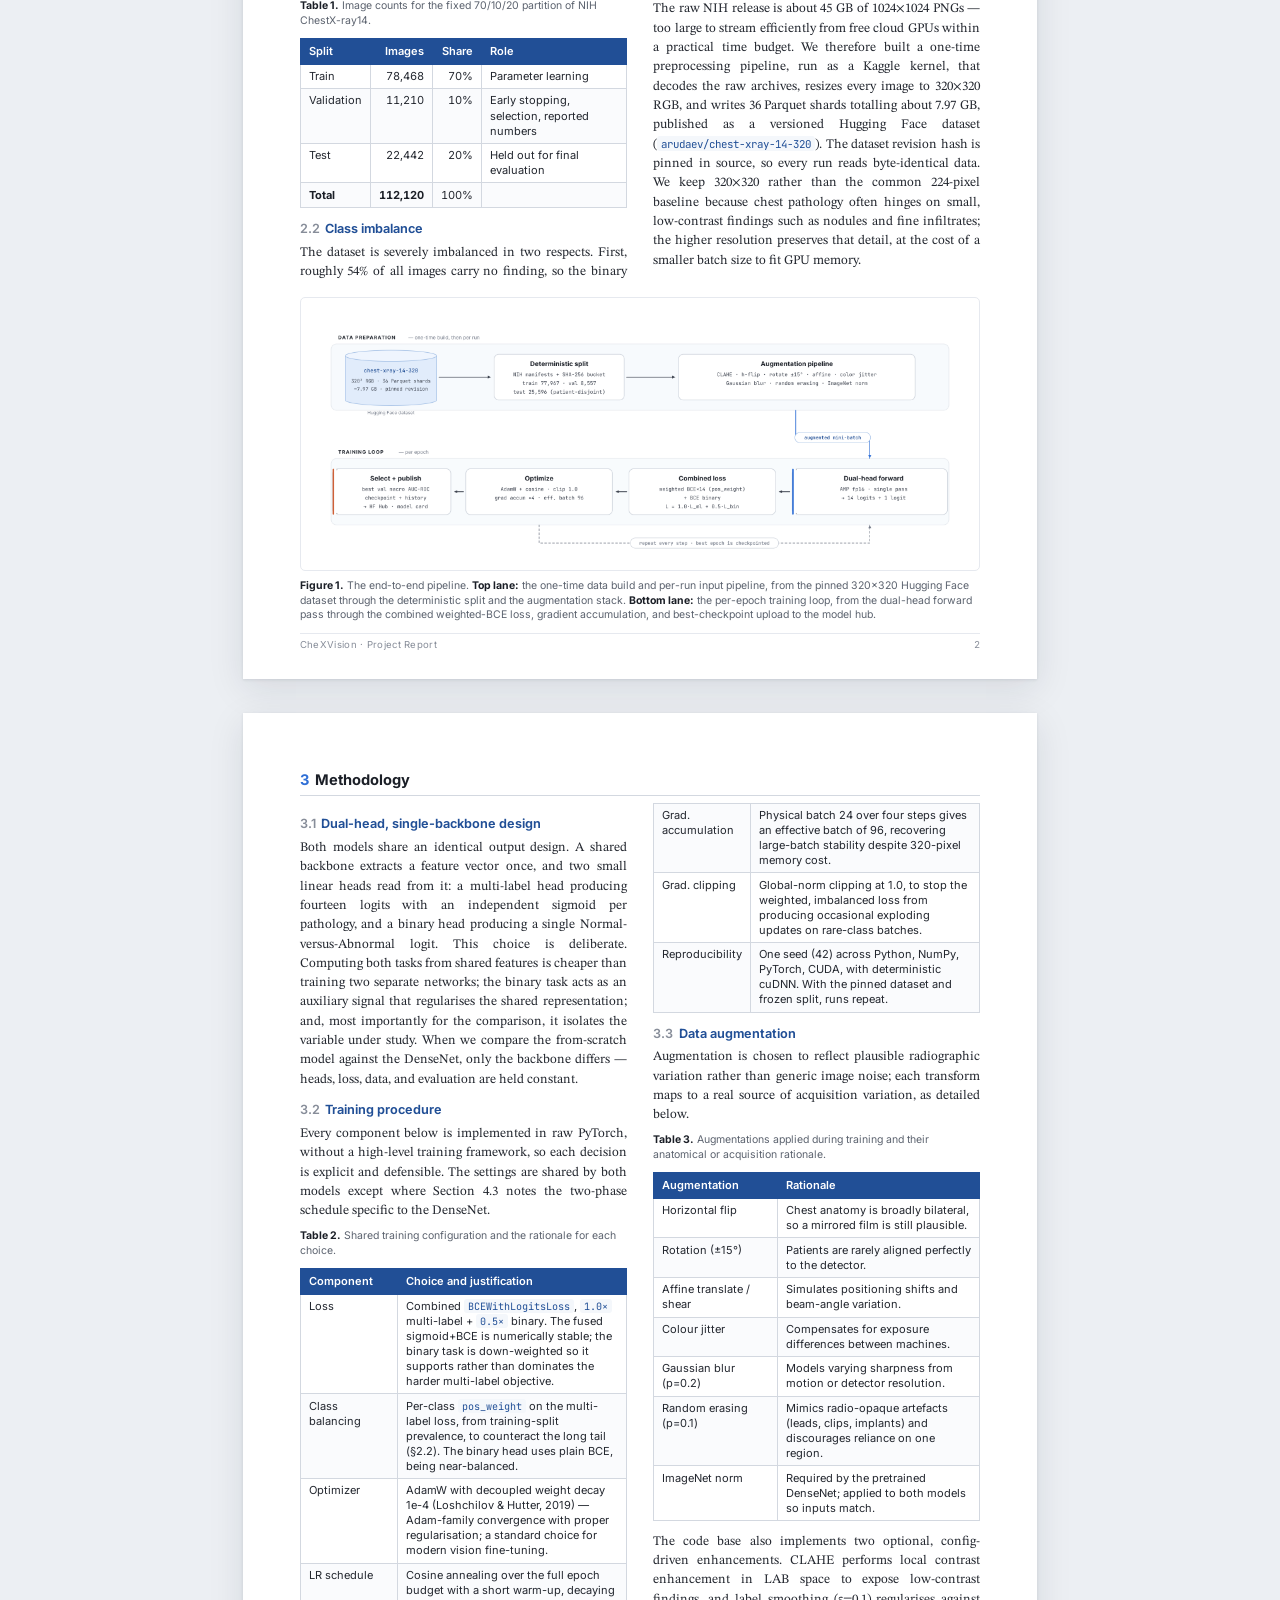
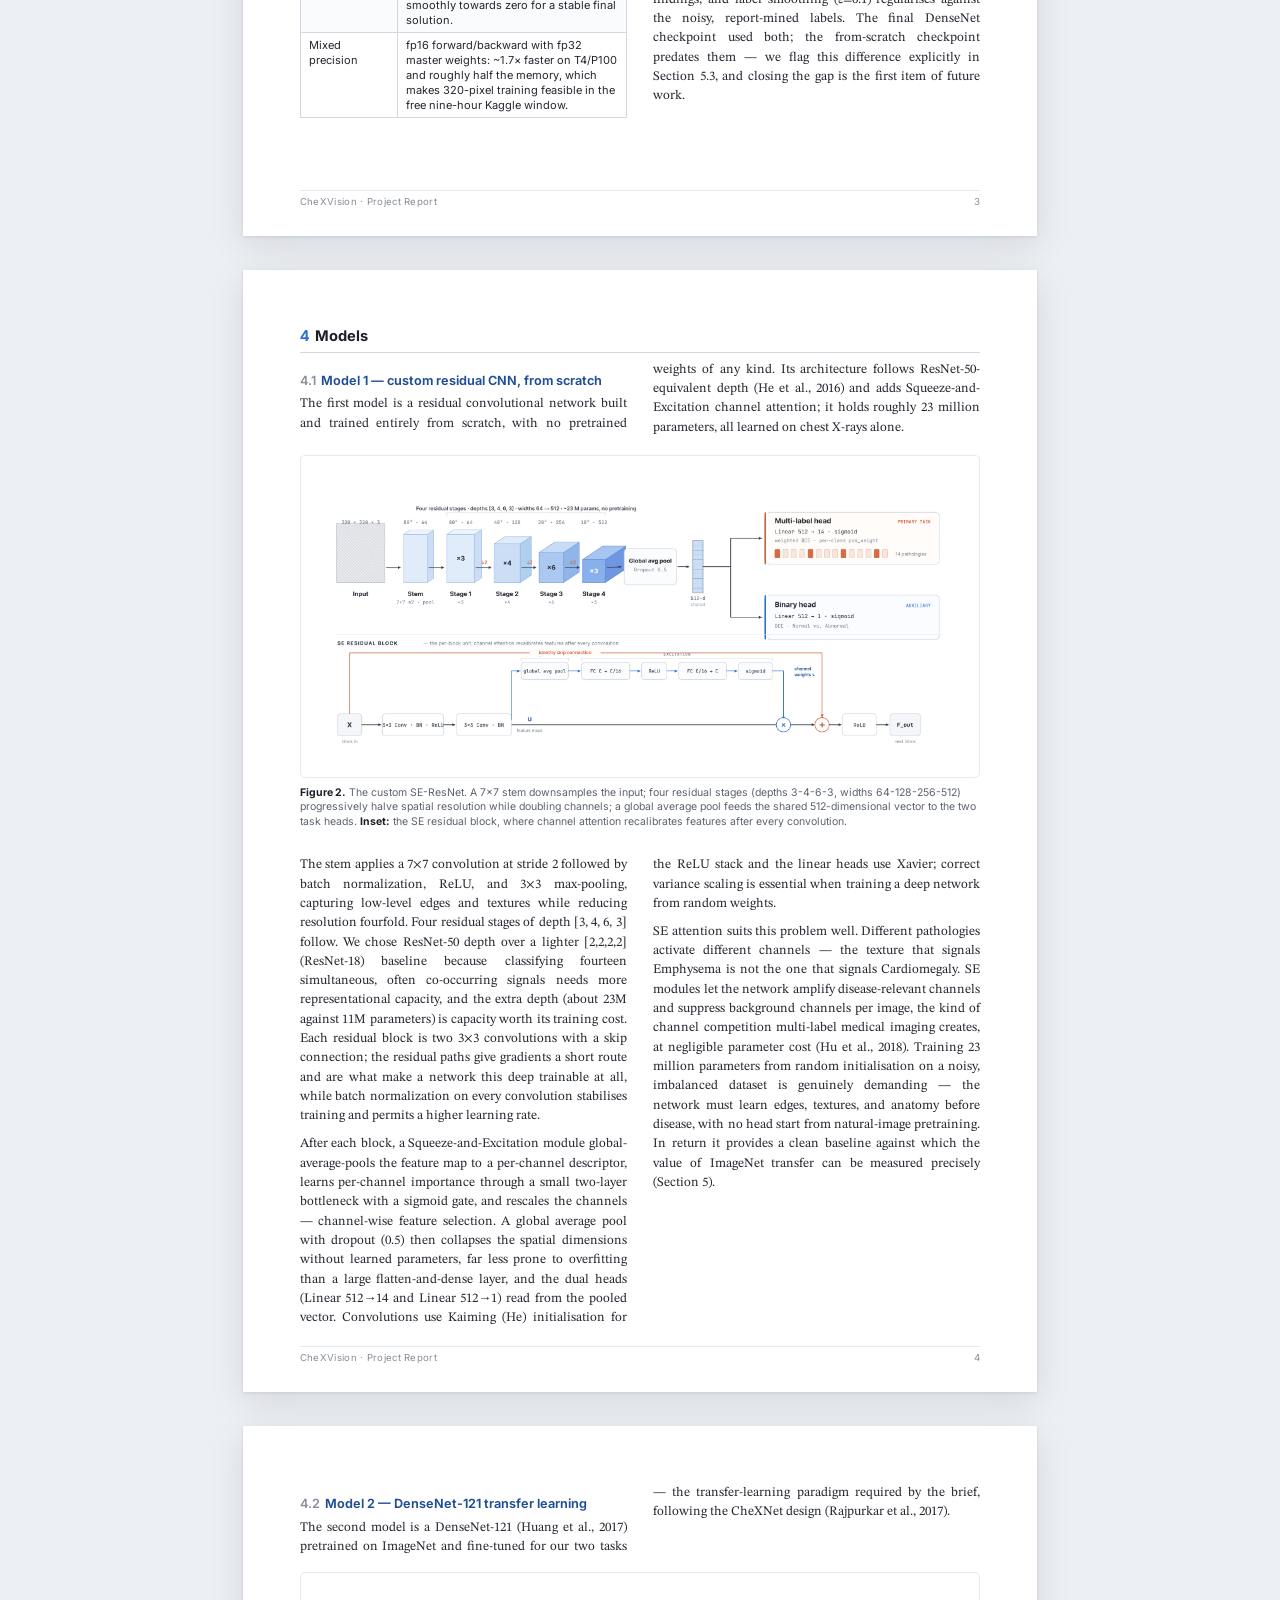
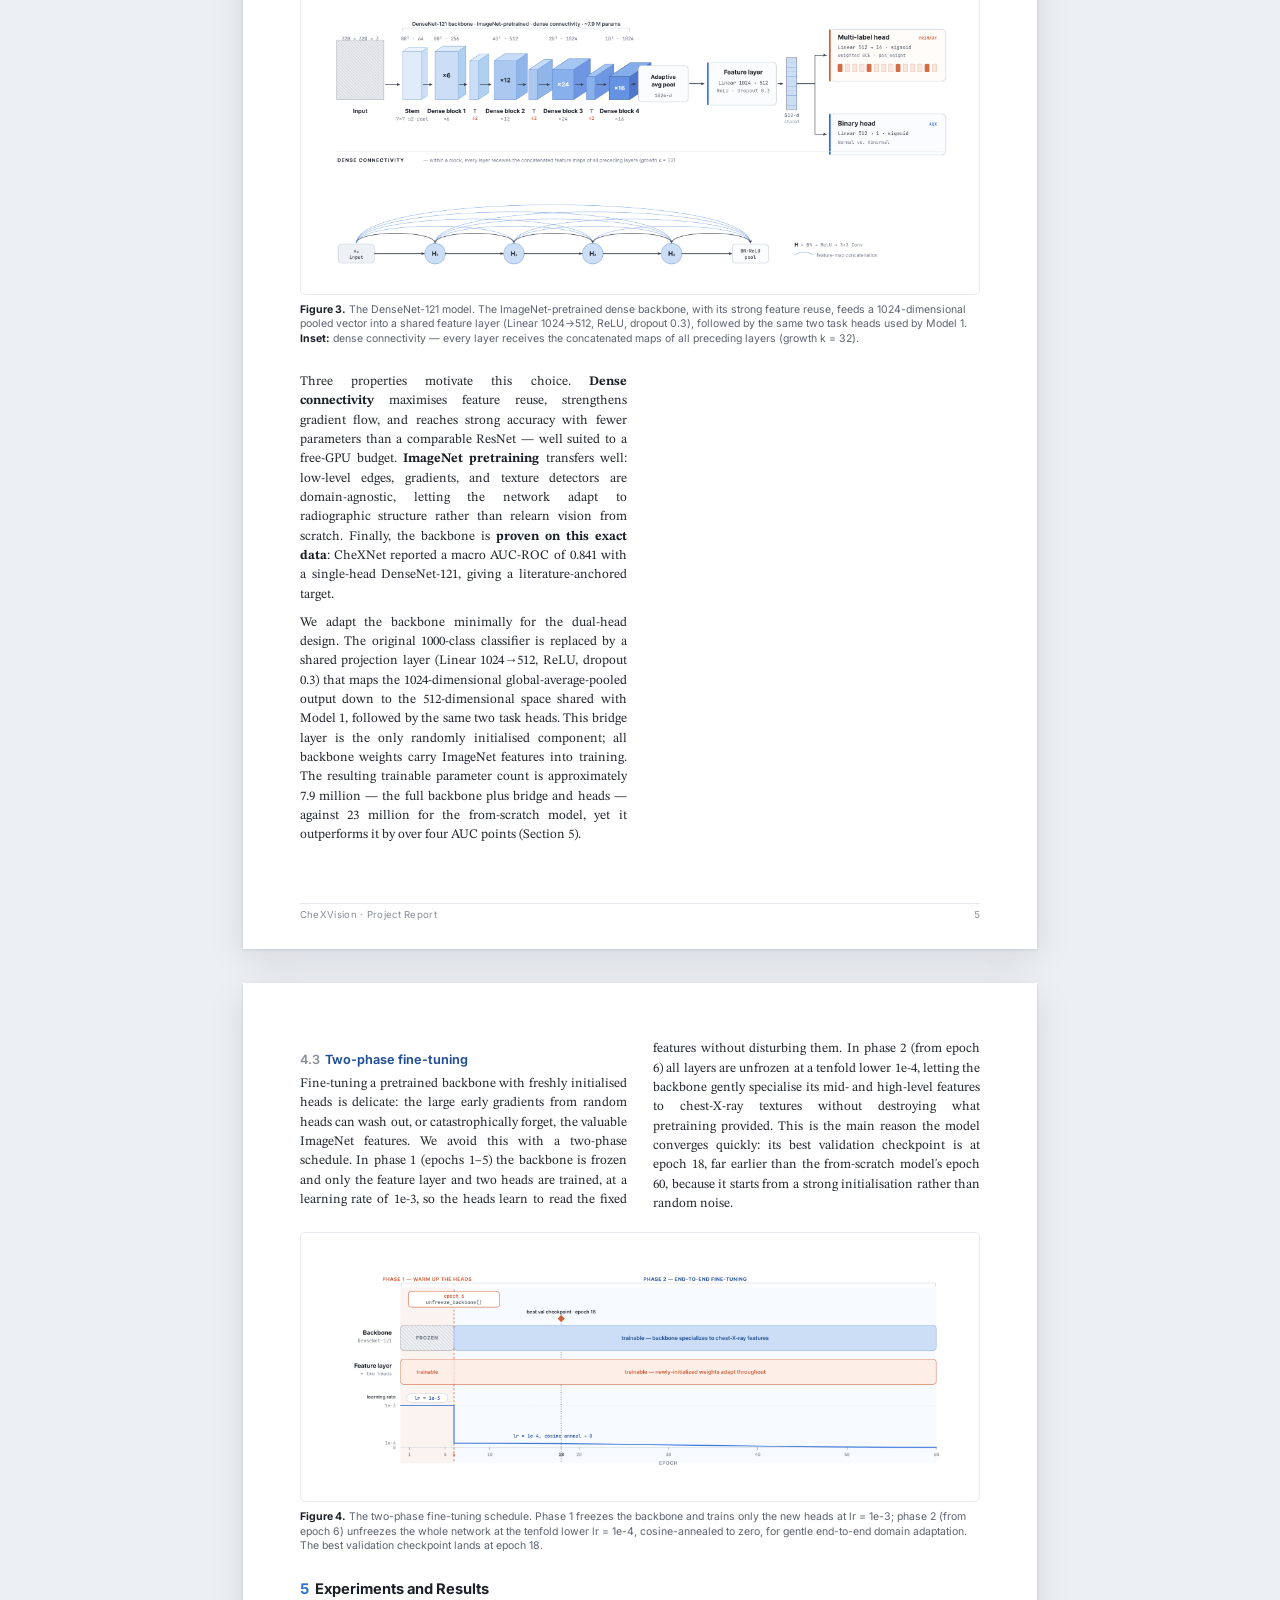
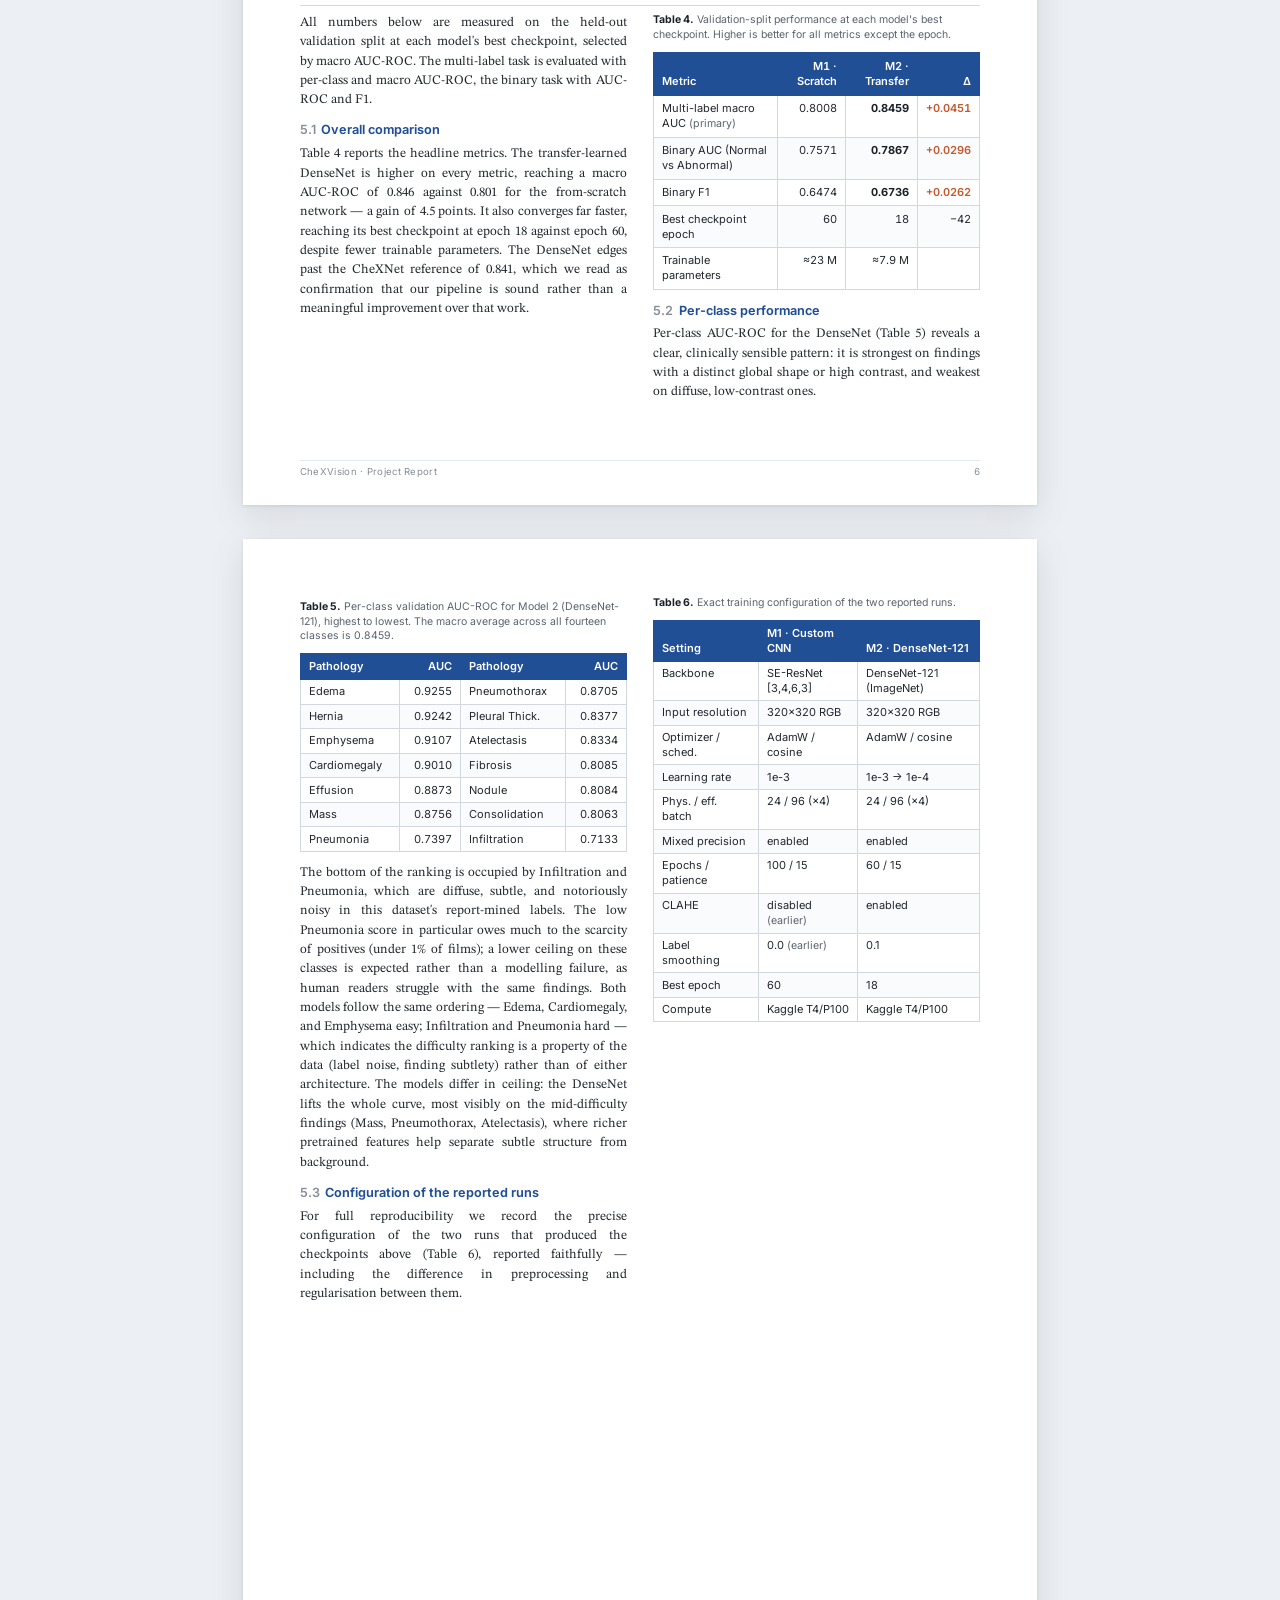
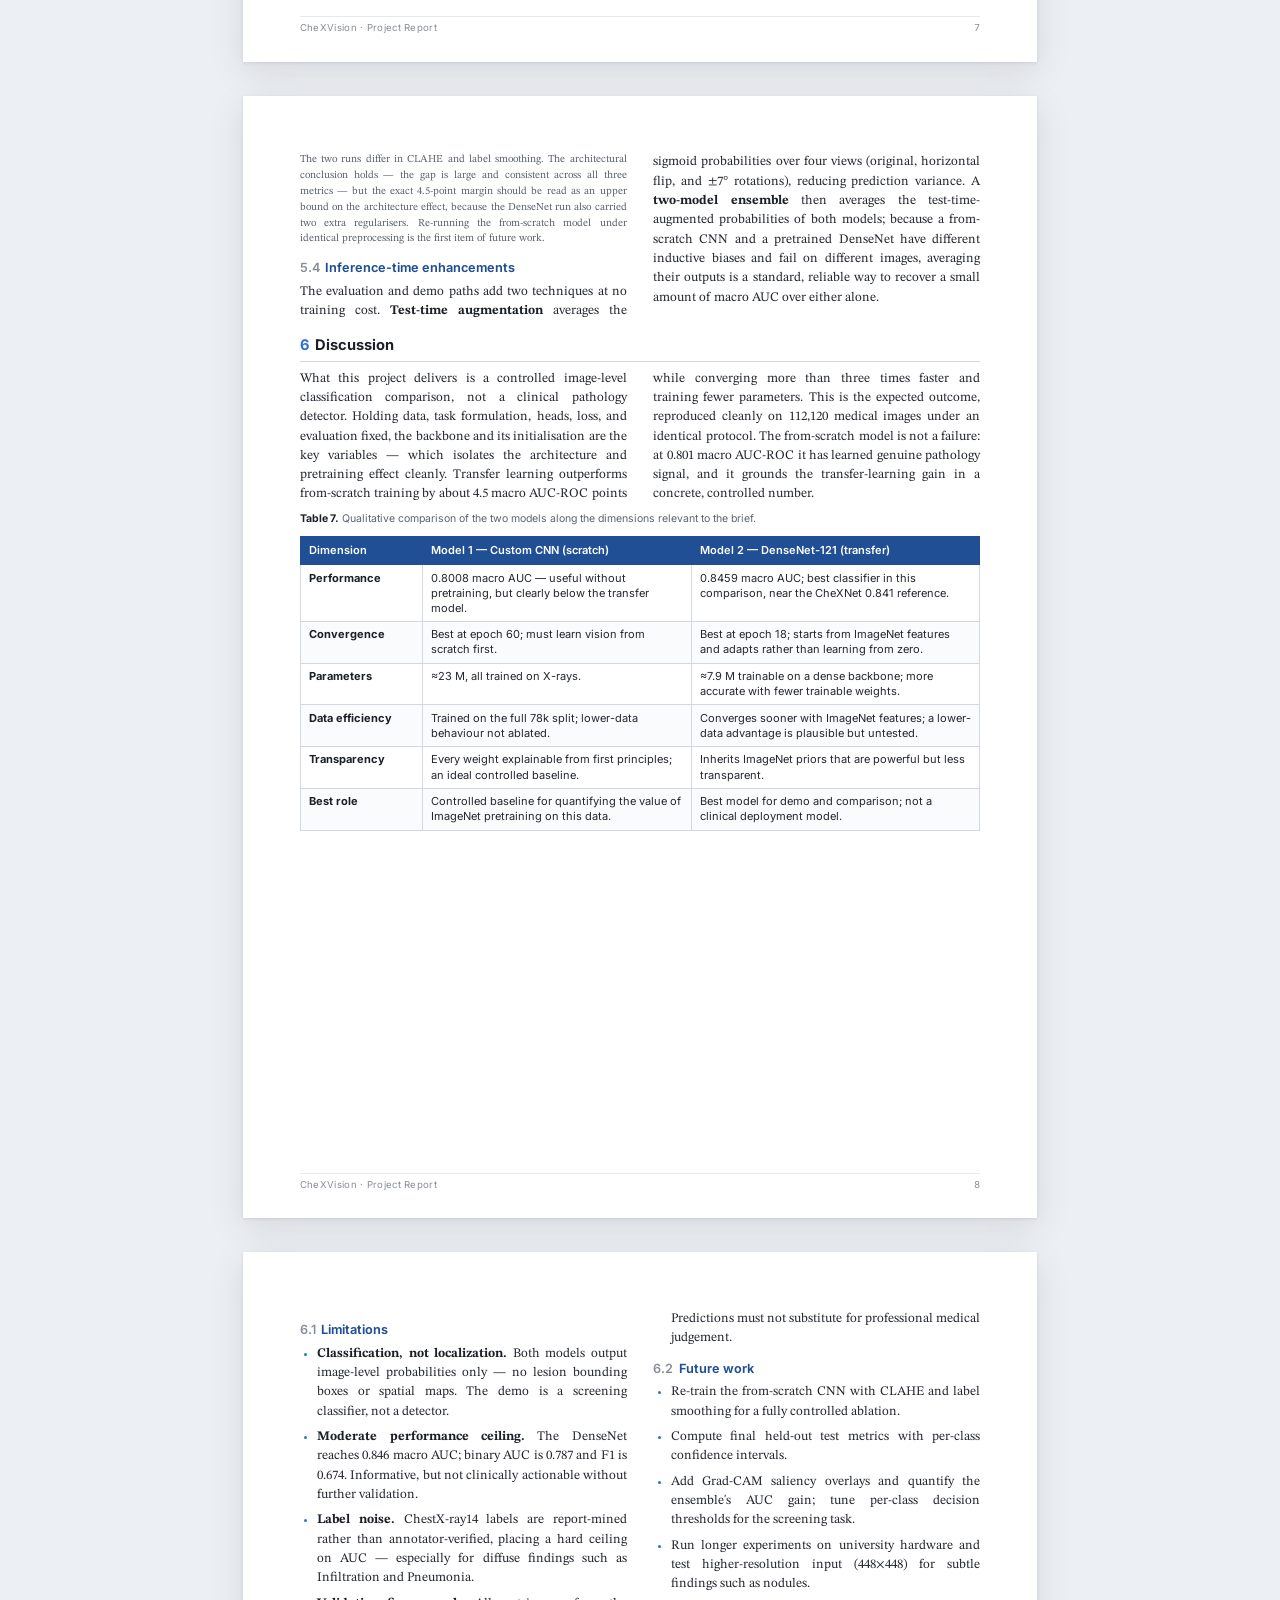
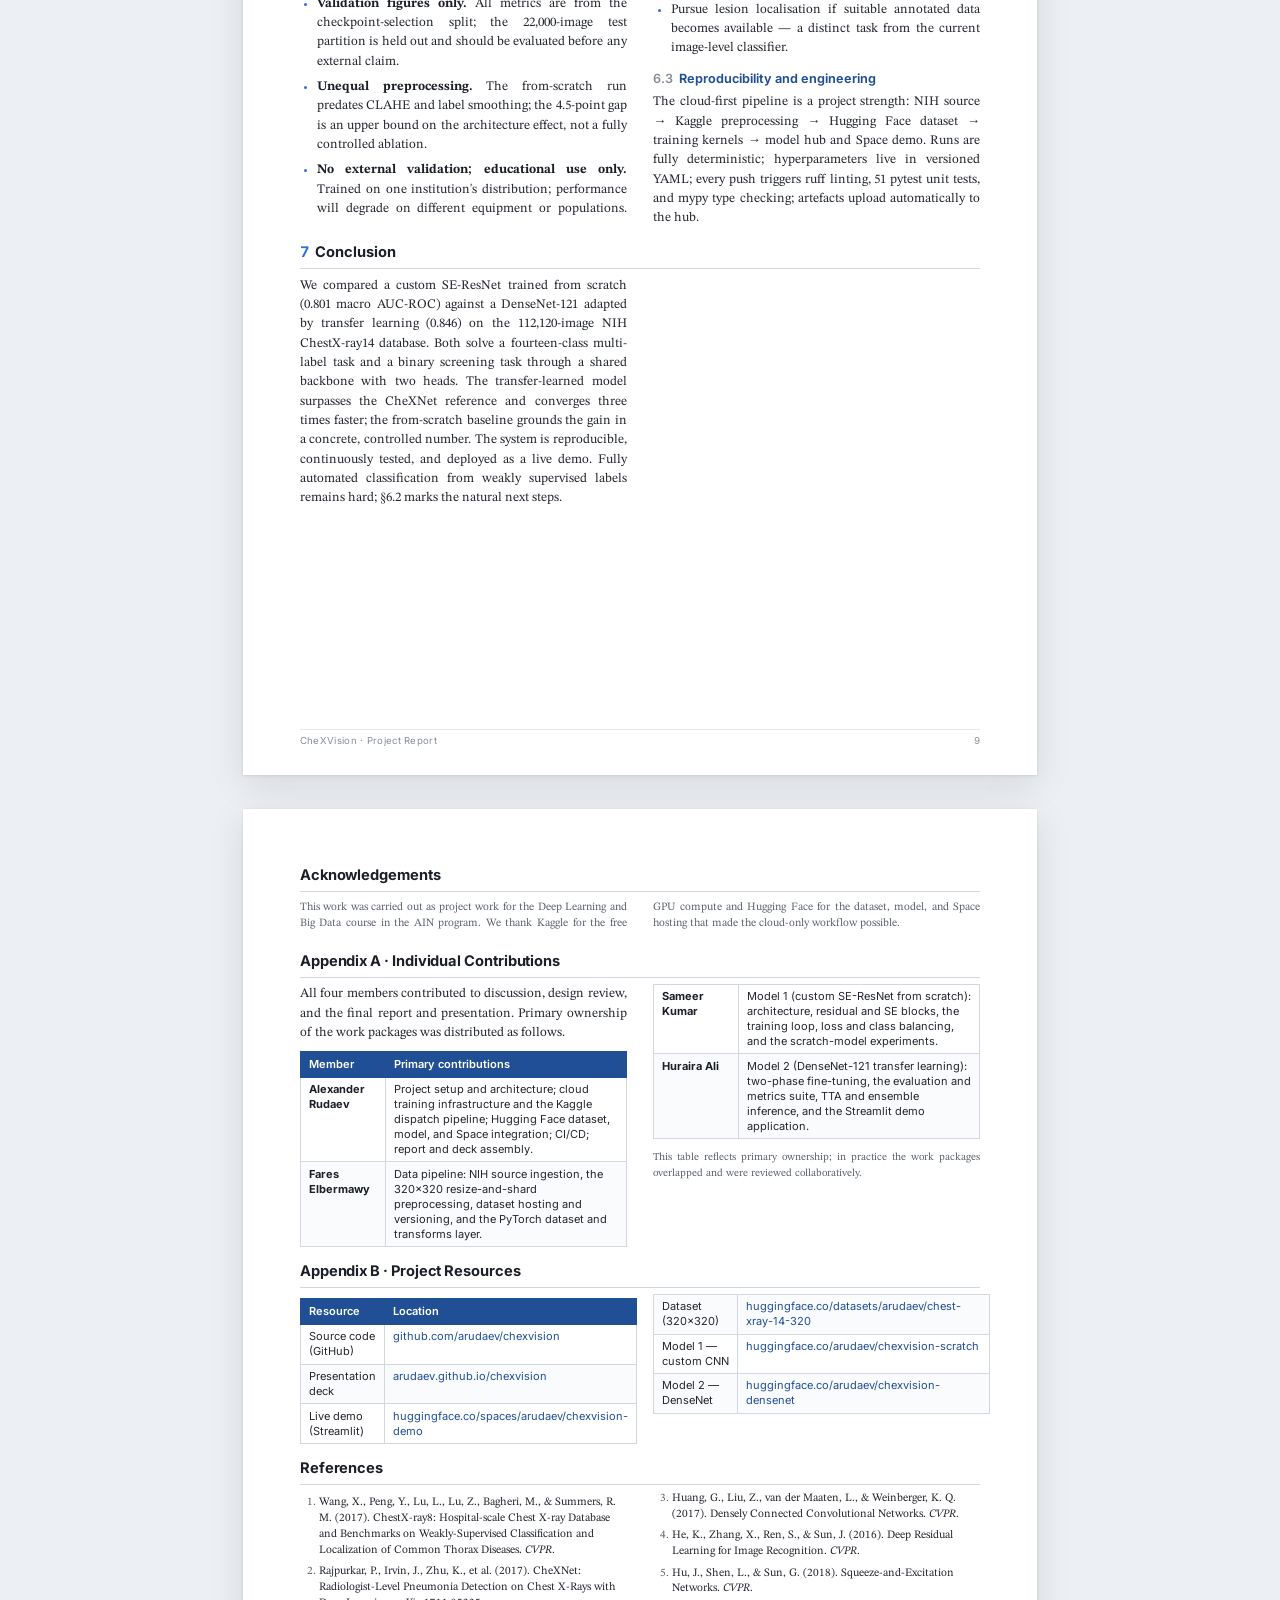
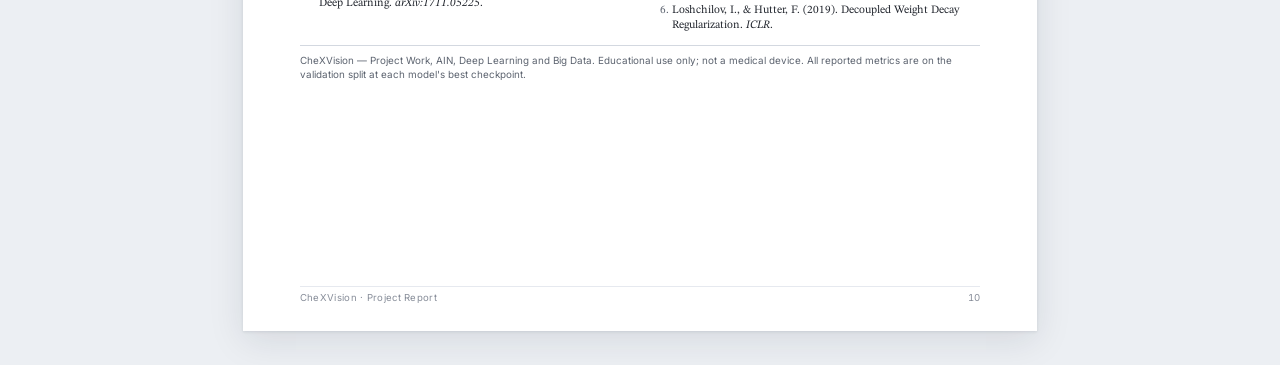
==== commit 96686aad: "docs: add results metrics, reference PDFs, and update site content - README: add Results section wit" ====
--- a/docs/report.html
+++ b/docs/report.html
@@ -20,7 +20,7 @@
       <div class="subtitle">Large-scale chest X-ray pathology classification with a custom CNN and DenseNet-121 transfer learning</div>
       <div class="authors">Alexander Rudaev · Sameer Kumar · Huraira Ali · Fares Elbermawy</div>
       <div class="affil">Deep Learning and Big Data, AIN Program · Dataset: NIH ChestX-ray14 (112,120 images, 14 labels)</div>
-      <div class="links">github.com/arudaev/chexvision&nbsp;&nbsp;·&nbsp;&nbsp;huggingface.co/spaces/arudaev/chexvision-demo</div>
+      <div class="links"><a href="https://github.com/arudaev/chexvision">github.com/arudaev/chexvision</a>&nbsp;&nbsp;·&nbsp;&nbsp;<a href="https://huggingface.co/spaces/arudaev/chexvision-demo">huggingface.co/spaces/arudaev/chexvision-demo</a></div>
       <div class="titlerule"></div>
     </div>
 
@@ -94,7 +94,7 @@
       <tbody>
         <tr><td>Loss</td><td>Combined <code>BCEWithLogitsLoss</code>, <code>1.0×</code> multi-label + <code>0.5×</code> binary. The fused sigmoid+BCE is numerically stable; the binary task is down-weighted so it supports rather than dominates the harder multi-label objective.</td></tr>
         <tr><td>Class balancing</td><td>Per-class <code>pos_weight</code> on the multi-label loss, from training-split prevalence, to counteract the long tail (§2.2). The binary head uses plain BCE, being near-balanced.</td></tr>
-        <tr><td>Optimizer</td><td>AdamW with decoupled weight decay 1e-4 — Adam-family convergence with proper regularisation; a standard choice for modern vision fine-tuning.</td></tr>
+        <tr><td>Optimizer</td><td>AdamW with decoupled weight decay 1e-4 (Loshchilov &amp; Hutter, 2019) — Adam-family convergence with proper regularisation; a standard choice for modern vision fine-tuning.</td></tr>
         <tr><td>LR schedule</td><td>Cosine annealing over the full epoch budget with a short warm-up, decaying smoothly towards zero for a stable final solution.</td></tr>
         <tr><td>Mixed precision</td><td>fp16 forward/backward with fp32 master weights: ~1.7× faster on T4/P100 and roughly half the memory, which makes 320-pixel training feasible in the free nine-hour Kaggle window.</td></tr>
         <tr><td>Grad. accumulation</td><td>Physical batch 24 over four steps gives an effective batch of 96, recovering large-batch stability despite 320-pixel memory cost.</td></tr>
@@ -119,7 +119,7 @@
         <tr><td>ImageNet norm</td><td>Required by the pretrained DenseNet; applied to both models so inputs match.</td></tr>
       </tbody>
     </table>
-    <p>The code base also implements two optional, config-driven enhancements. CLAHE performs local contrast enhancement in LAB space to expose low-contrast findings, and label smoothing (ε=0.1) regularises against the noisy, report-mined labels. As reported in Section 5.3, the final DenseNet checkpoint used both, whereas the from-scratch checkpoint predates them — we state this explicitly rather than conceal it, and closing the gap is the first item of future work.</p>
+    <p>The code base also implements two optional, config-driven enhancements. CLAHE performs local contrast enhancement in LAB space to expose low-contrast findings, and label smoothing (ε=0.1) regularises against the noisy, report-mined labels. The final DenseNet checkpoint used both; the from-scratch checkpoint predates them — we flag this difference explicitly in Section 5.3, and closing the gap is the first item of future work.</p>
 
   </div>
   <div class="foot"><span>CheXVision · Project Report</span><span class="pg">3</span></div>
@@ -132,7 +132,7 @@
     <h2 class="sec span"><span class="n">4</span>Models</h2>
 
     <h3 class="sub"><span class="n">4.1</span>Model 1 — custom residual CNN, from scratch</h3>
-    <p>The first model is a residual convolutional network built and trained entirely from scratch, with no pretrained weights of any kind. Its architecture follows ResNet-50-equivalent depth and adds Squeeze-and-Excitation channel attention; it holds roughly 23 million parameters, all learned on chest X-rays alone.</p>
+    <p>The first model is a residual convolutional network built and trained entirely from scratch, with no pretrained weights of any kind. Its architecture follows ResNet-50-equivalent depth (He et al., 2016) and adds Squeeze-and-Excitation channel attention; it holds roughly 23 million parameters, all learned on chest X-rays alone.</p>
 
     <figure class="span framed">
       <img src="assets/CheXVision_Fig2_SE-ResNet.png" alt="Custom SE-ResNet architecture">
@@ -152,7 +152,7 @@
   <div class="cols">
 
     <h3 class="sub"><span class="n">4.2</span>Model 2 — DenseNet-121 transfer learning</h3>
-    <p>The second model is a DenseNet-121 pretrained on ImageNet and fine-tuned for our two tasks — the transfer-learning paradigm required by the brief, following the CheXNet design (Rajpurkar et al., 2017).</p>
+    <p>The second model is a DenseNet-121 (Huang et al., 2017) pretrained on ImageNet and fine-tuned for our two tasks — the transfer-learning paradigm required by the brief, following the CheXNet design (Rajpurkar et al., 2017).</p>
 
     <figure class="span framed">
       <img src="assets/CheXVision_Fig3_DenseNet-121.png" alt="DenseNet-121 transfer-learning architecture">
@@ -160,6 +160,7 @@
     </figure>
 
     <p>Three properties motivate this choice. <b>Dense connectivity</b> maximises feature reuse, strengthens gradient flow, and reaches strong accuracy with fewer parameters than a comparable ResNet — well suited to a free-GPU budget. <b>ImageNet pretraining</b> transfers well: low-level edges, gradients, and texture detectors are domain-agnostic, letting the network adapt to radiographic structure rather than relearn vision from scratch. Finally, the backbone is <b>proven on this exact data</b>: CheXNet reported a macro AUC-ROC of 0.841 with a single-head DenseNet-121, giving a literature-anchored target.</p>
+    <p>We adapt the backbone minimally for the dual-head design. The original 1000-class classifier is replaced by a shared projection layer (Linear 1024→512, ReLU, dropout 0.3) that maps the 1024-dimensional global-average-pooled output down to the 512-dimensional space shared with Model 1, followed by the same two task heads. This bridge layer is the only randomly initialised component; all backbone weights carry ImageNet features into training. The resulting trainable parameter count is approximately 7.9 million — the full backbone plus bridge and heads — against 23 million for the from-scratch model, yet it outperforms it by over four AUC points (Section 5).</p>
 
   </div>
   <div class="foot"><span>CheXVision · Project Report</span><span class="pg">5</span></div>
@@ -256,7 +257,7 @@
     <p>The evaluation and demo paths add two techniques at no training cost. <b>Test-time augmentation</b> averages the sigmoid probabilities over four views (original, horizontal flip, and ±7° rotations), reducing prediction variance. A <b>two-model ensemble</b> then averages the test-time-augmented probabilities of both models; because a from-scratch CNN and a pretrained DenseNet have different inductive biases and fail on different images, averaging their outputs is a standard, reliable way to recover a small amount of macro AUC over either alone.</p>
 
     <h2 class="sec span"><span class="n">6</span>Discussion</h2>
-    <p>What this project delivers is a controlled image-level classification comparison, not a clinical pathology detector. Holding data, task formulation, heads, loss, and evaluation fixed, the backbone and its initialisation are the key variables — which isolates the architecture and pretraining effect cleanly. Transfer learning outperforms from-scratch training by about 4.5 macro AUC-ROC points while converging more than three times faster and training fewer parameters. This is the expected outcome, reproduced cleanly on 112,000 medical images under an identical protocol. The from-scratch model is not a failure: at 0.801 macro AUC-ROC it has learned genuine pathology signal, and it grounds the transfer-learning gain in a concrete, controlled number.</p>
+    <p>What this project delivers is a controlled image-level classification comparison, not a clinical pathology detector. Holding data, task formulation, heads, loss, and evaluation fixed, the backbone and its initialisation are the key variables — which isolates the architecture and pretraining effect cleanly. Transfer learning outperforms from-scratch training by about 4.5 macro AUC-ROC points while converging more than three times faster and training fewer parameters. This is the expected outcome, reproduced cleanly on 112,120 medical images under an identical protocol. The from-scratch model is not a failure: at 0.801 macro AUC-ROC it has learned genuine pathology signal, and it grounds the transfer-learning gain in a concrete, controlled number.</p>
 
     <table class="span">
       <caption><span class="lab">Table 7.</span> Qualitative comparison of the two models along the dimensions relevant to the brief.</caption>
@@ -332,12 +333,12 @@
     <table class="tbl-tight">
       <thead><tr><th style="width:32%">Resource</th><th>Location</th></tr></thead>
       <tbody>
-        <tr><td>Source code (GitHub)</td><td>github.com/arudaev/chexvision</td></tr>
-        <tr><td>Presentation deck</td><td>arudaev.github.io/chexvision</td></tr>
-        <tr><td>Live demo (Streamlit)</td><td>huggingface.co/spaces/arudaev/chexvision-demo</td></tr>
-        <tr><td>Dataset (320×320)</td><td>huggingface.co/datasets/arudaev/chest-xray-14-320</td></tr>
-        <tr><td>Model 1 — custom CNN</td><td>huggingface.co/arudaev/chexvision-scratch</td></tr>
-        <tr><td>Model 2 — DenseNet</td><td>huggingface.co/arudaev/chexvision-densenet</td></tr>
+        <tr><td>Source code (GitHub)</td><td><a href="https://github.com/arudaev/chexvision">github.com/arudaev/chexvision</a></td></tr>
+        <tr><td>Presentation deck</td><td><a href="https://arudaev.github.io/chexvision">arudaev.github.io/chexvision</a></td></tr>
+        <tr><td>Live demo (Streamlit)</td><td><a href="https://huggingface.co/spaces/arudaev/chexvision-demo">huggingface.co/spaces/arudaev/chexvision-demo</a></td></tr>
+        <tr><td>Dataset (320×320)</td><td><a href="https://huggingface.co/datasets/arudaev/chest-xray-14-320">huggingface.co/datasets/arudaev/chest-xray-14-320</a></td></tr>
+        <tr><td>Model 1 — custom CNN</td><td><a href="https://huggingface.co/arudaev/chexvision-scratch">huggingface.co/arudaev/chexvision-scratch</a></td></tr>
+        <tr><td>Model 2 — DenseNet</td><td><a href="https://huggingface.co/arudaev/chexvision-densenet">huggingface.co/arudaev/chexvision-densenet</a></td></tr>
       </tbody>
     </table>
 
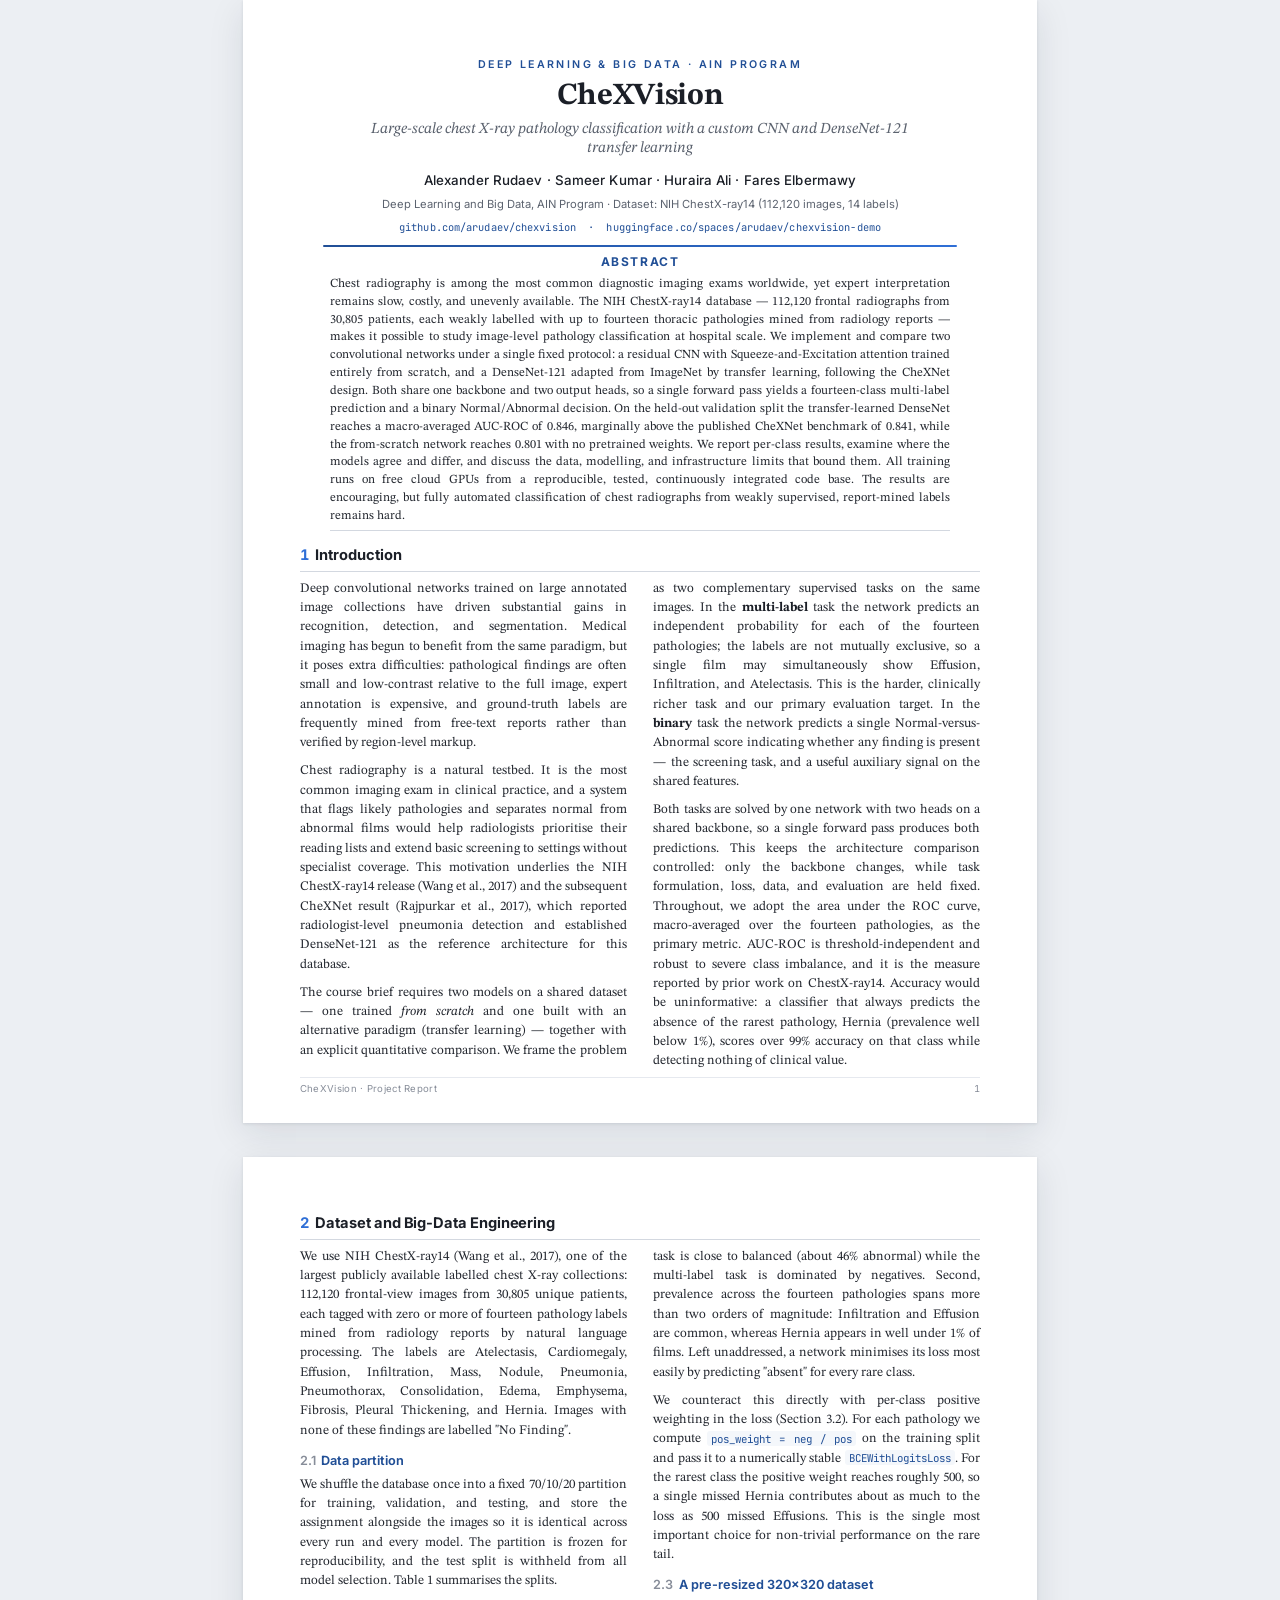
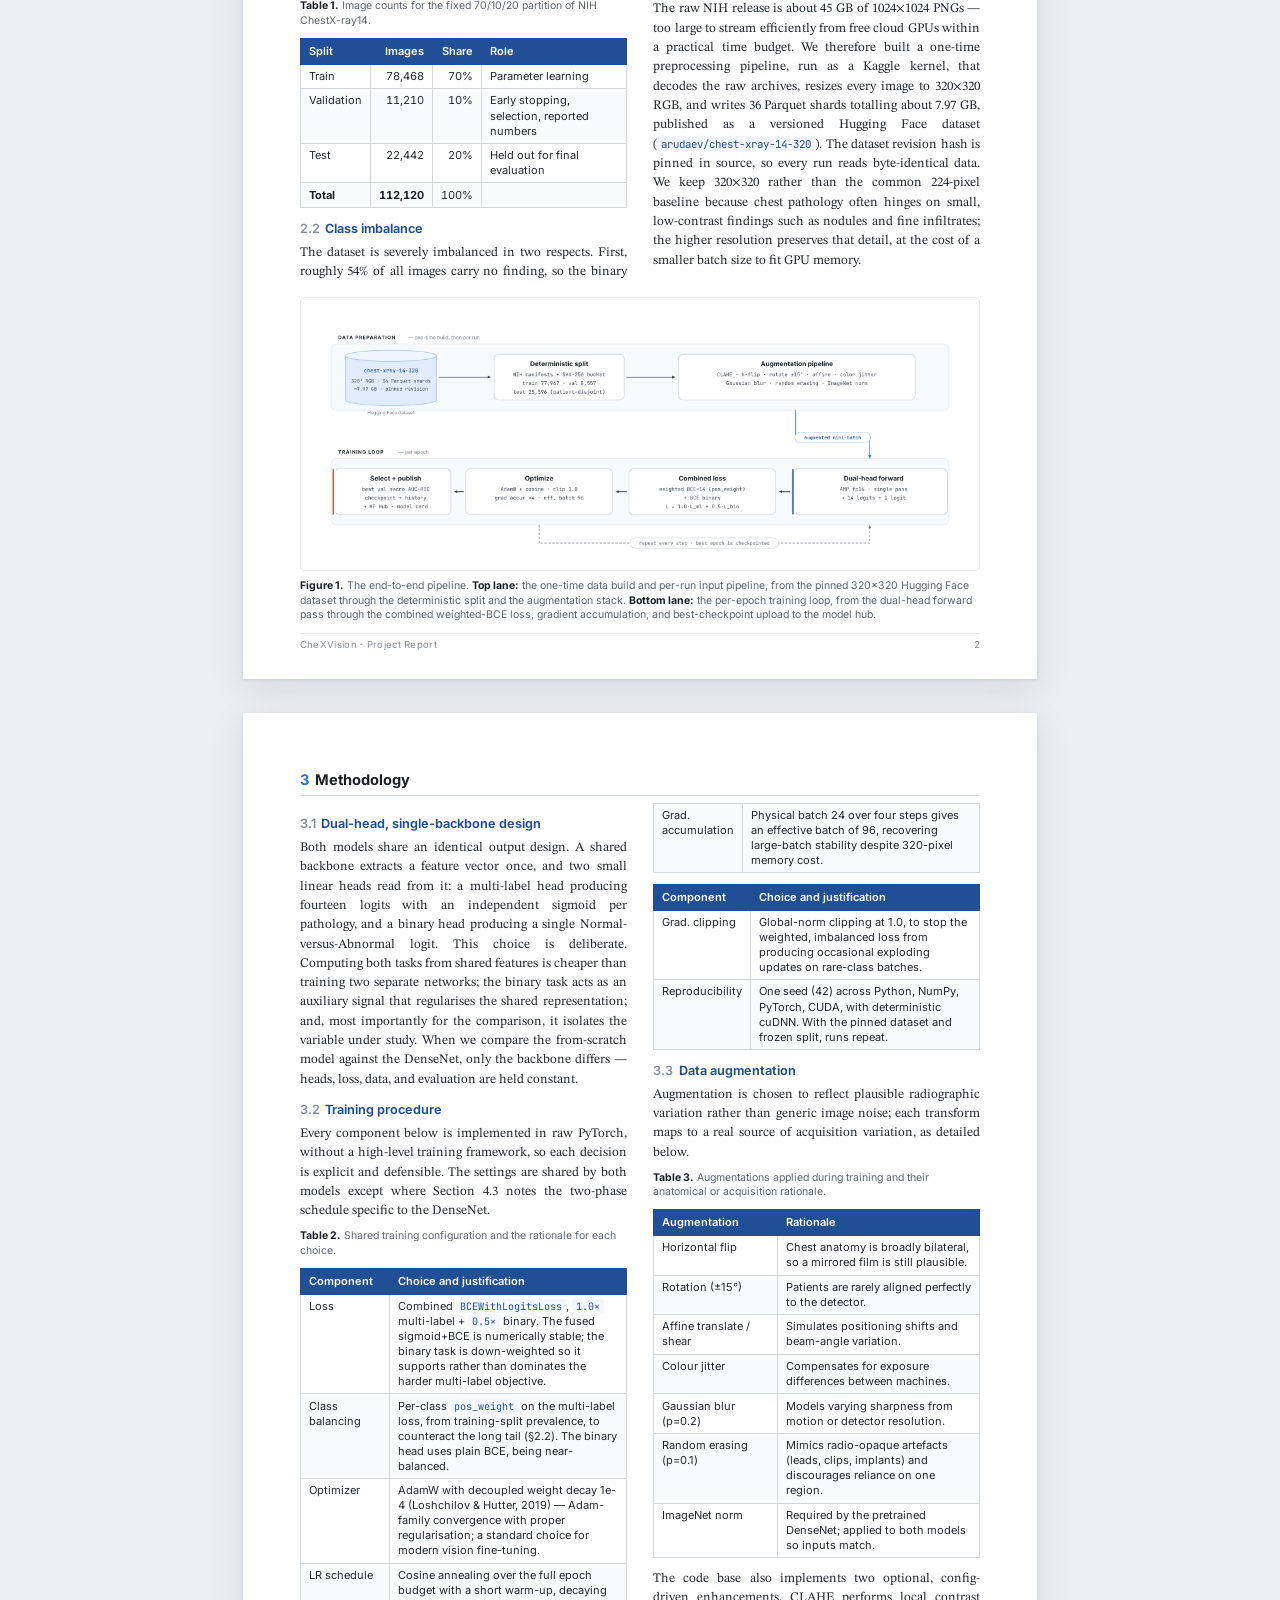
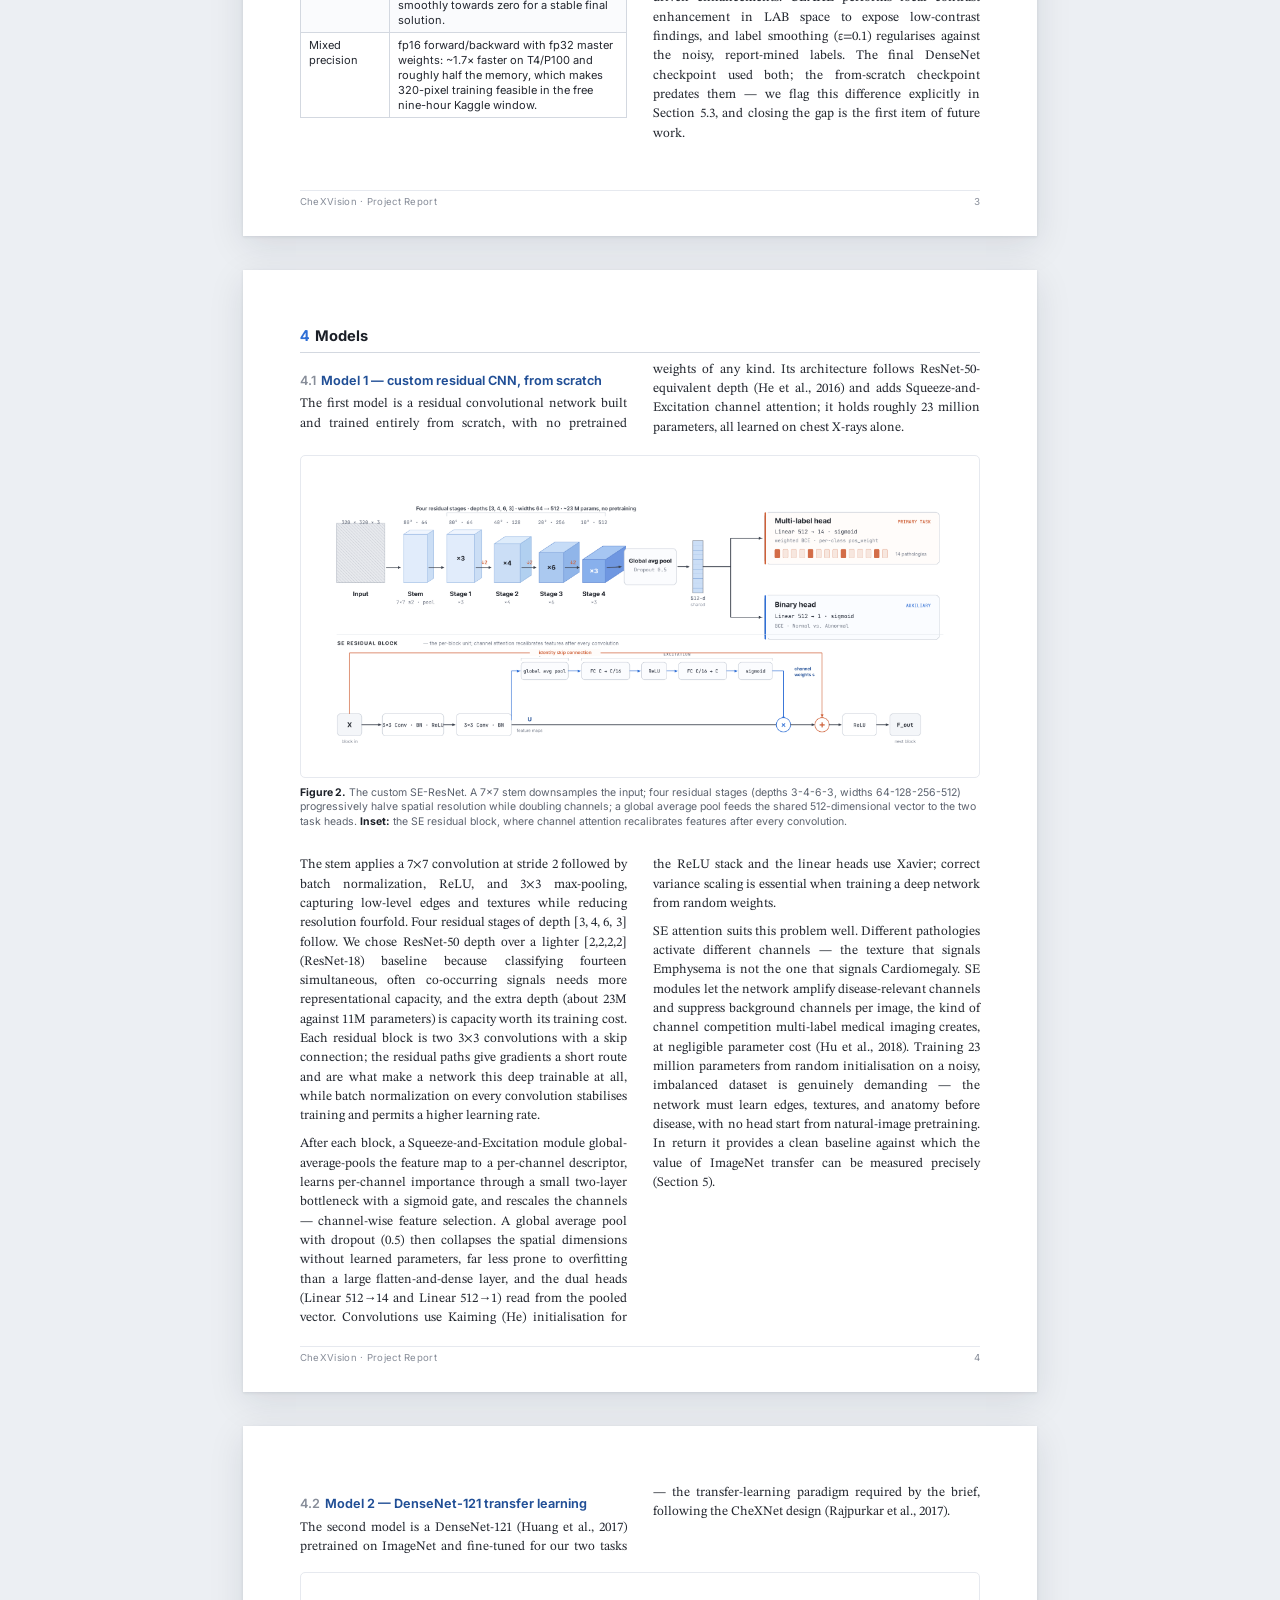
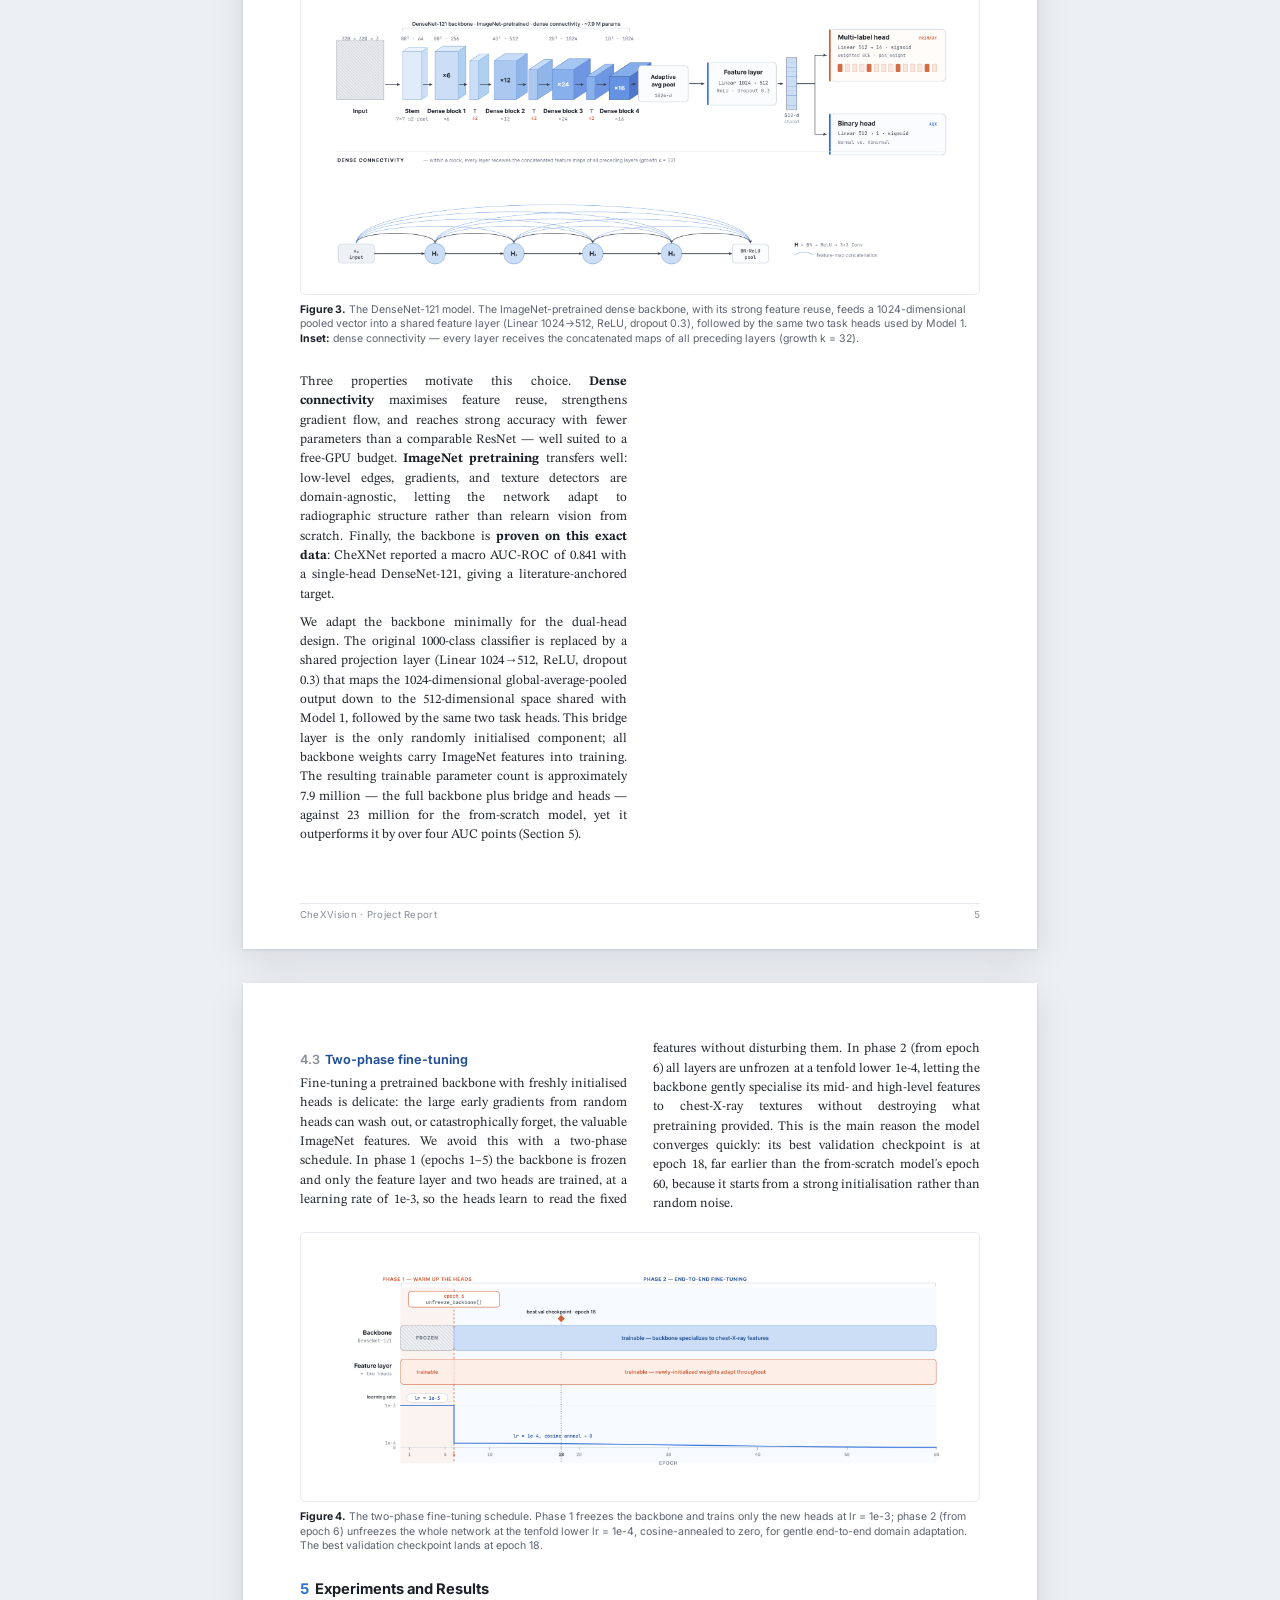
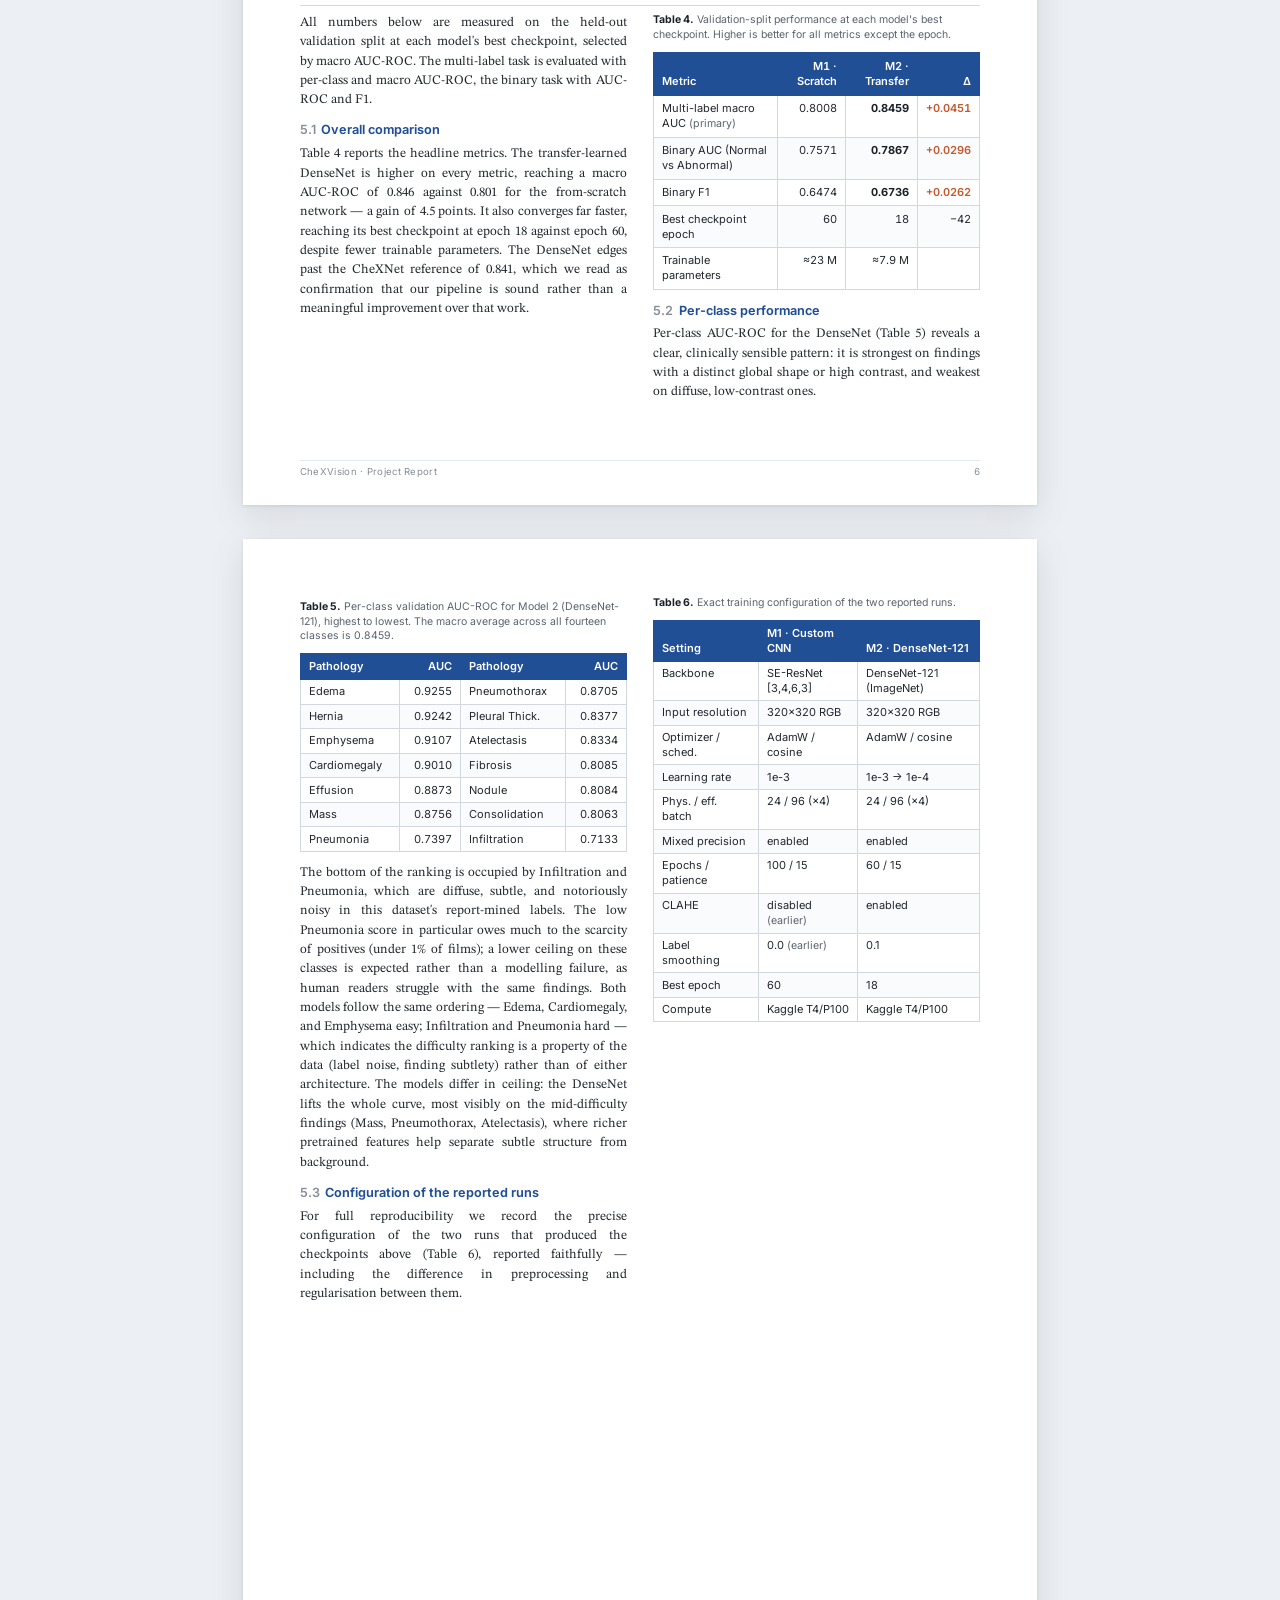
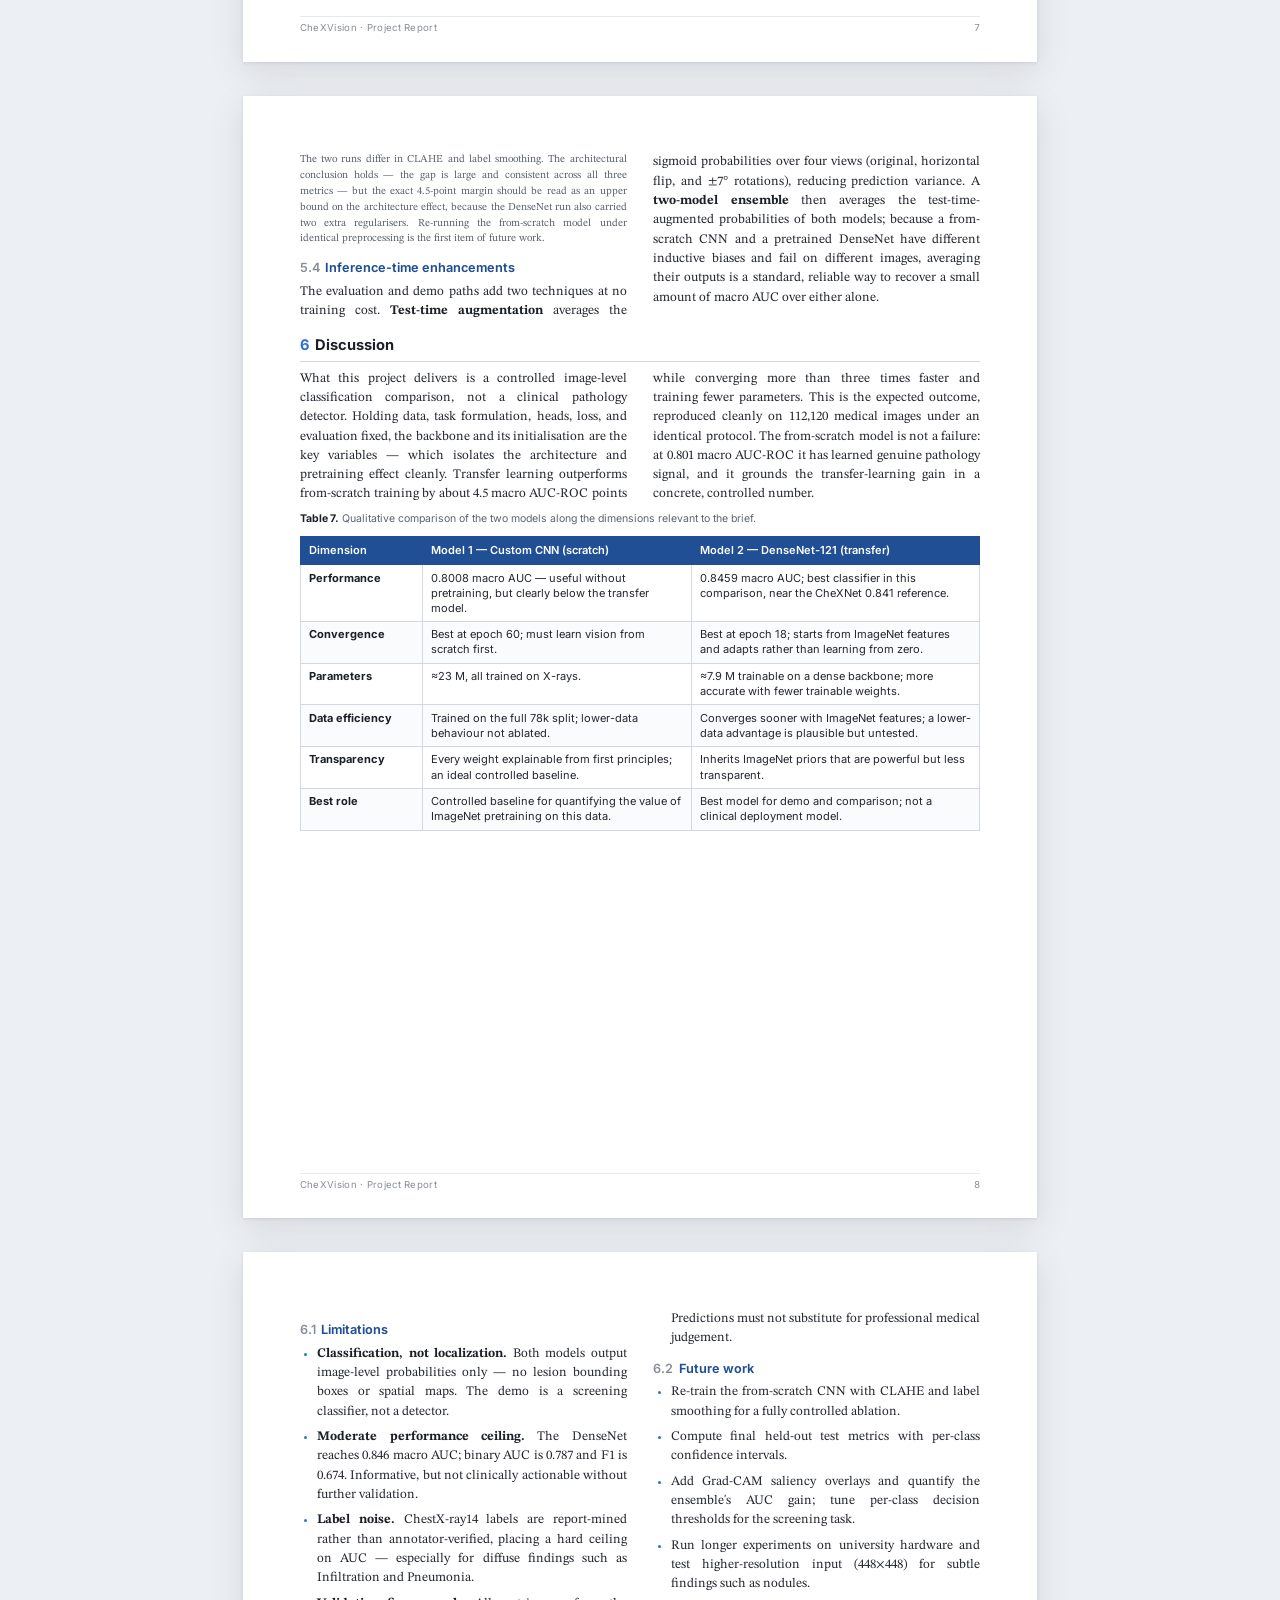
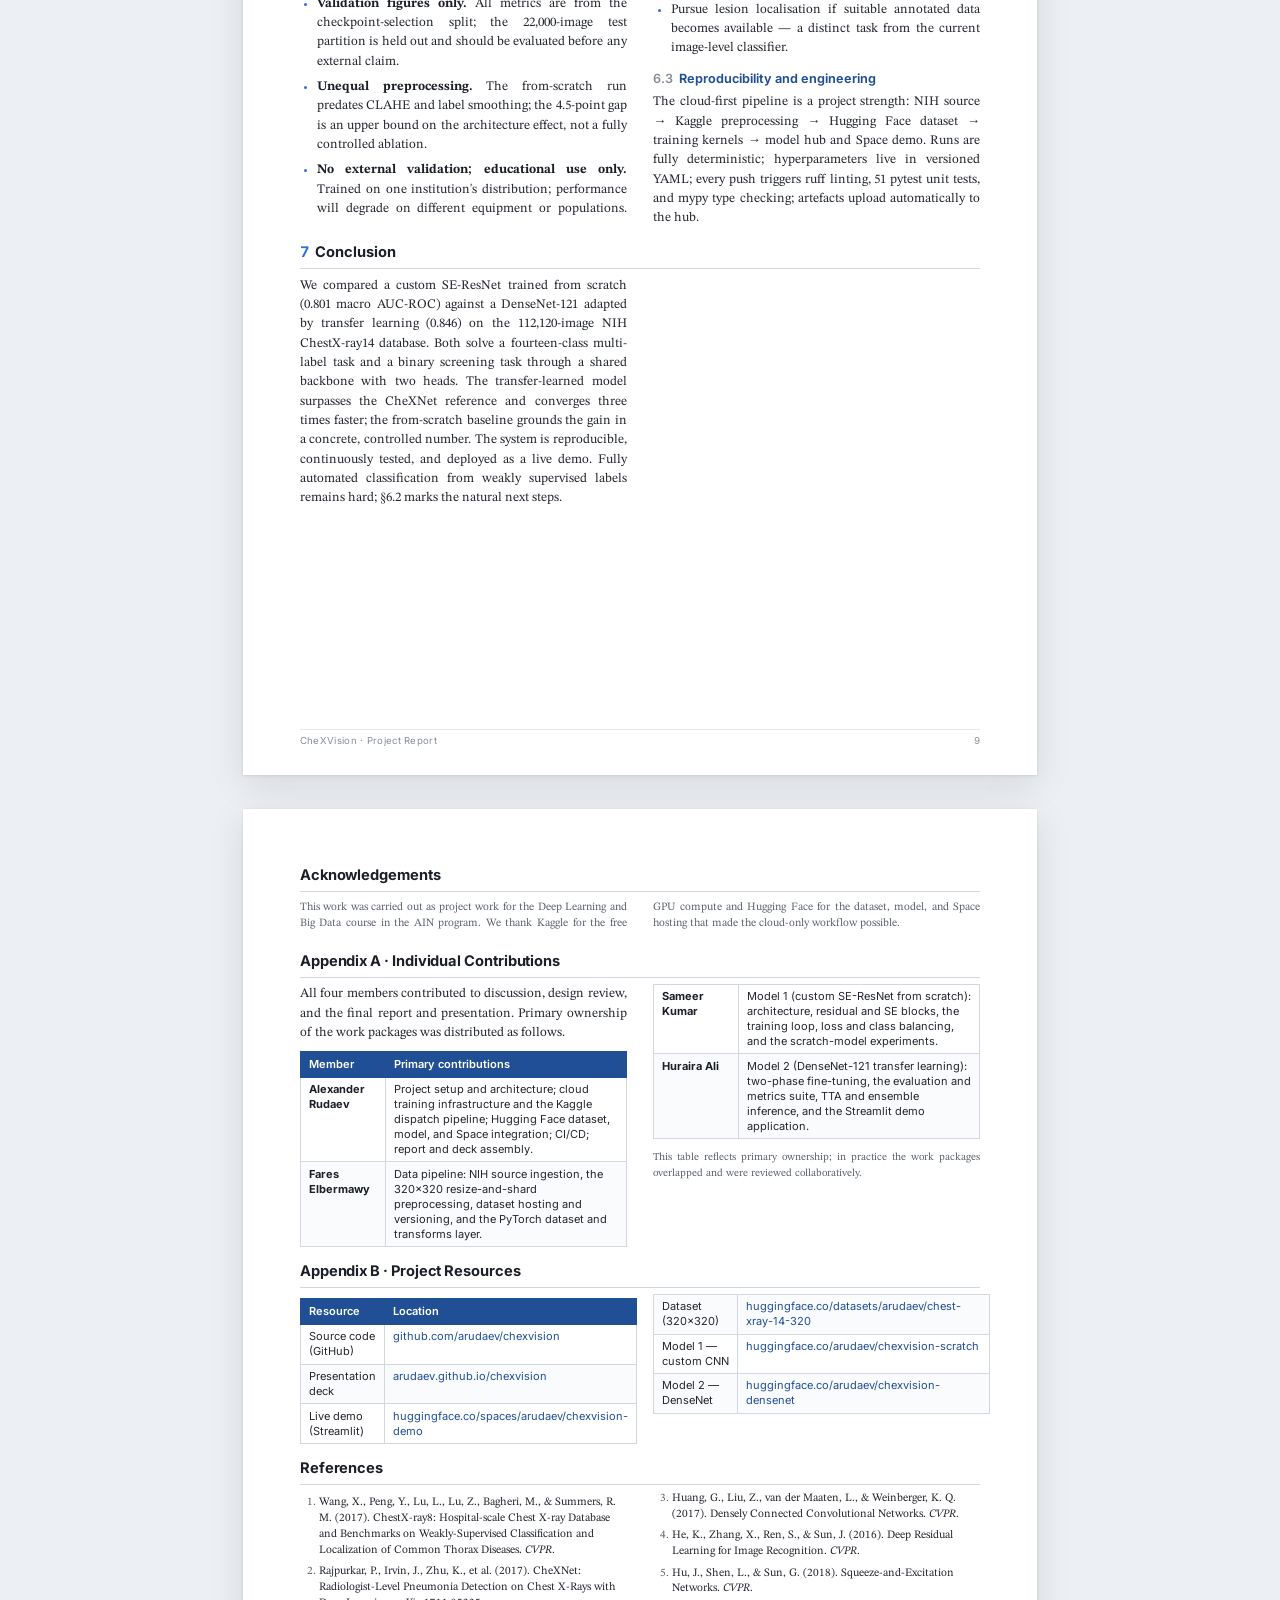
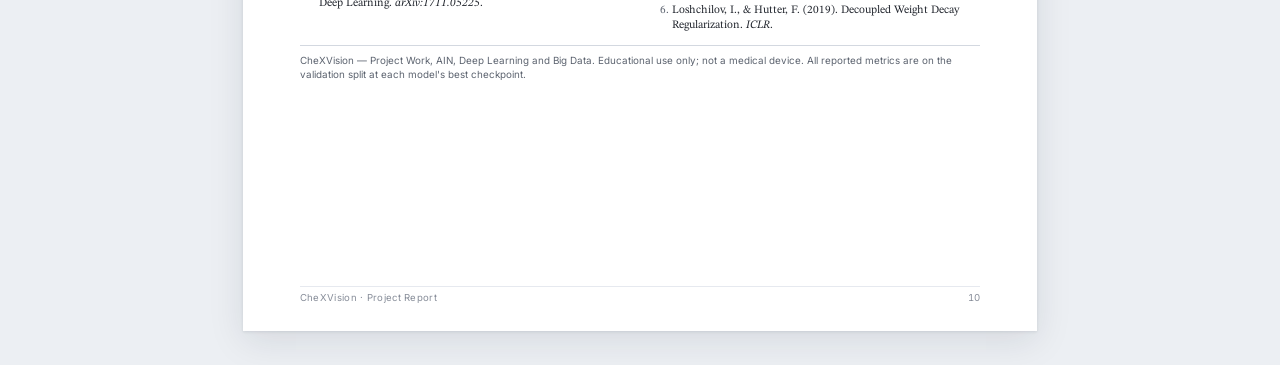
==== commit d3151266: "docs: fix audit findings — deck numbering, overclaim, report table split, config comments - docs/ind" ====
--- a/docs/report.html
+++ b/docs/report.html
@@ -98,6 +98,12 @@
         <tr><td>LR schedule</td><td>Cosine annealing over the full epoch budget with a short warm-up, decaying smoothly towards zero for a stable final solution.</td></tr>
         <tr><td>Mixed precision</td><td>fp16 forward/backward with fp32 master weights: ~1.7× faster on T4/P100 and roughly half the memory, which makes 320-pixel training feasible in the free nine-hour Kaggle window.</td></tr>
         <tr><td>Grad. accumulation</td><td>Physical batch 24 over four steps gives an effective batch of 96, recovering large-batch stability despite 320-pixel memory cost.</td></tr>
+      </tbody>
+    </table>
+
+    <table class="tbl-tight">
+      <thead><tr><th style="width:27%">Component</th><th>Choice and justification</th></tr></thead>
+      <tbody>
         <tr><td>Grad. clipping</td><td>Global-norm clipping at 1.0, to stop the weighted, imbalanced loss from producing occasional exploding updates on rare-class batches.</td></tr>
         <tr><td>Reproducibility</td><td>One seed (42) across Python, NumPy, PyTorch, CUDA, with deterministic cuDNN. With the pinned dataset and frozen split, runs repeat.</td></tr>
       </tbody>
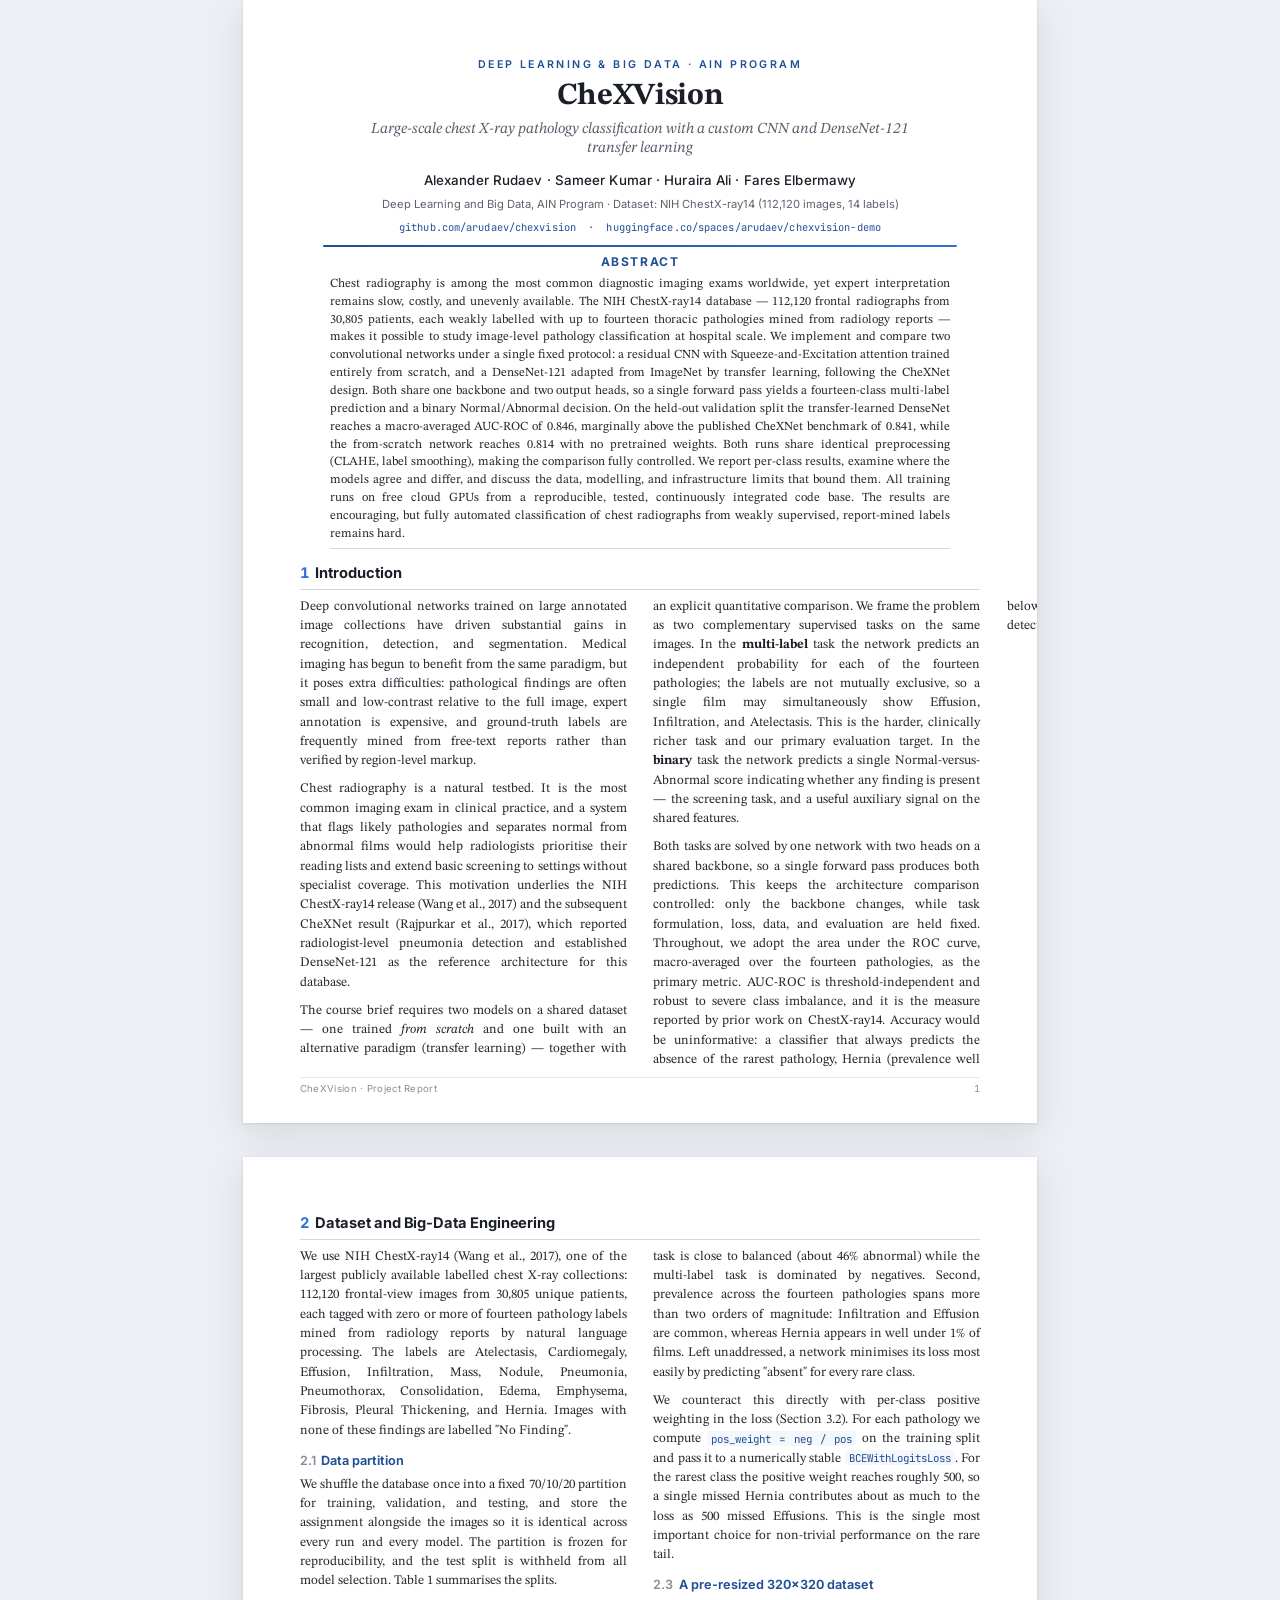
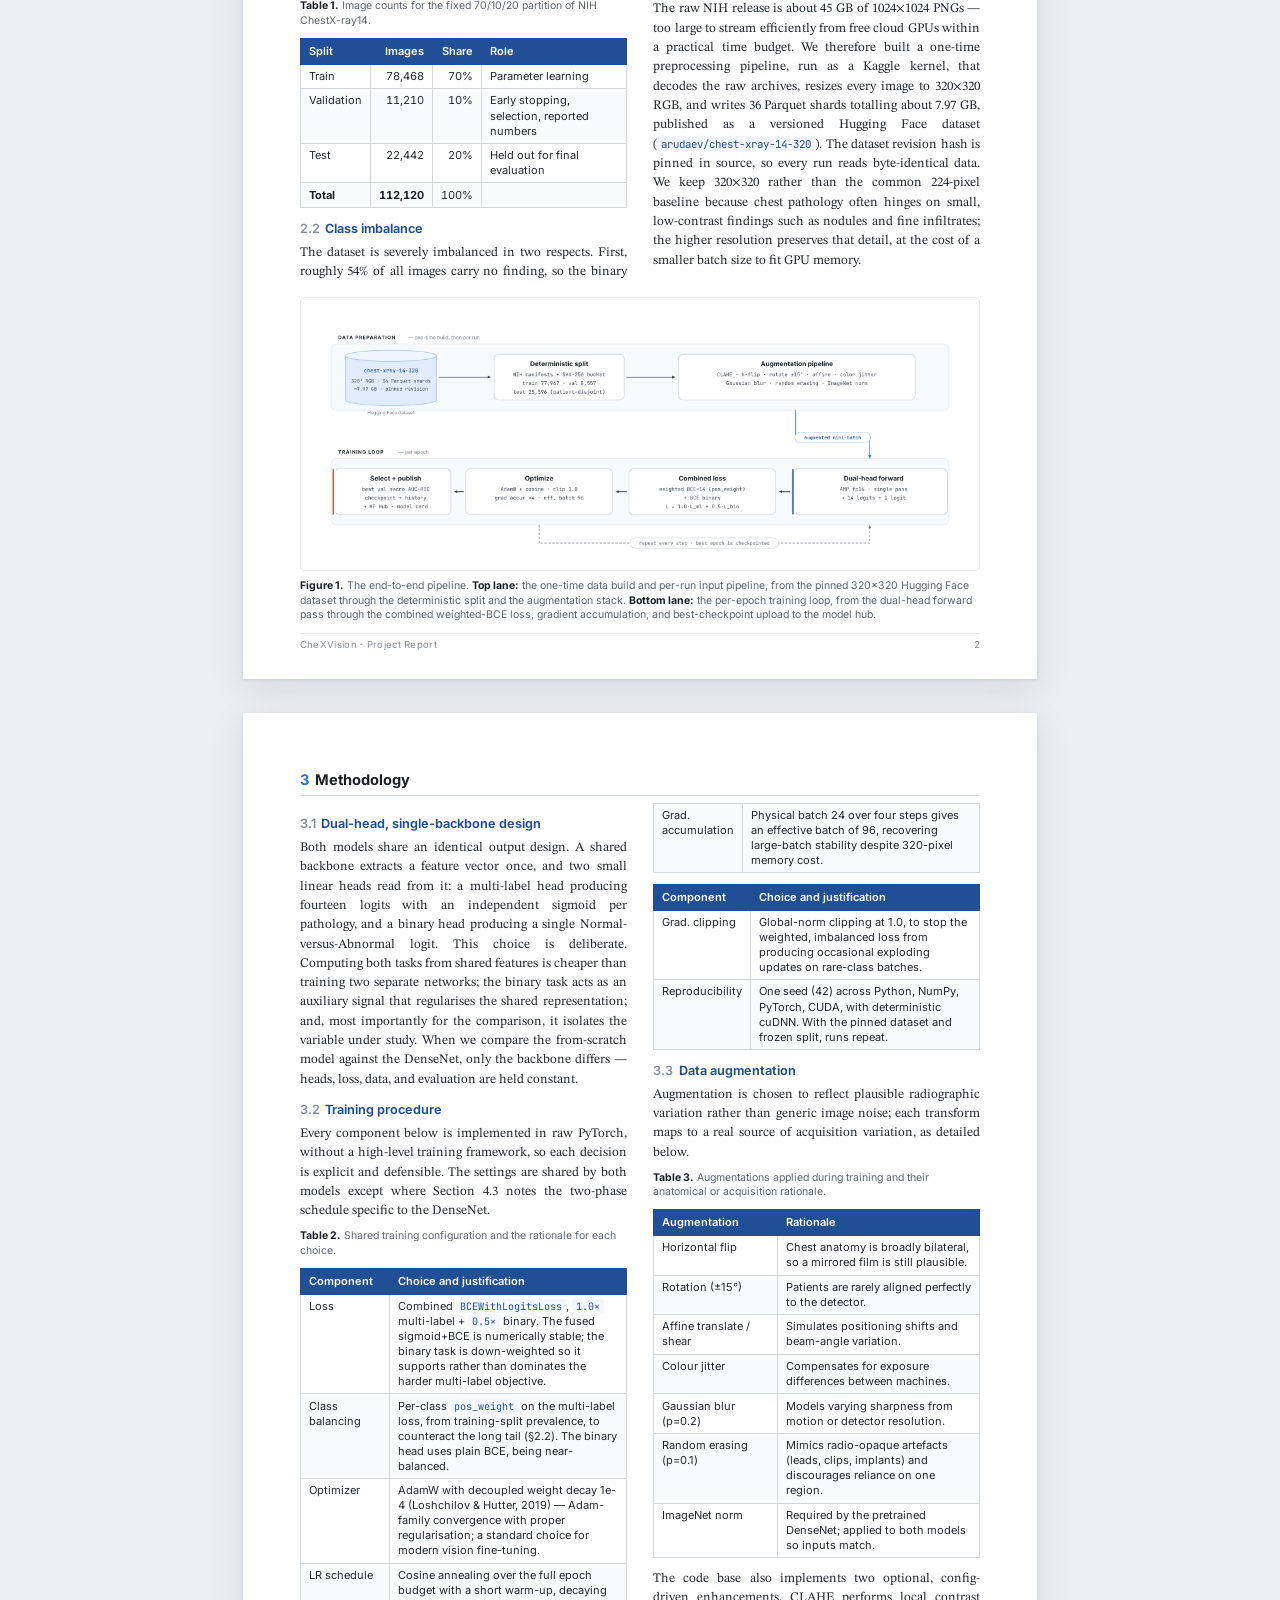
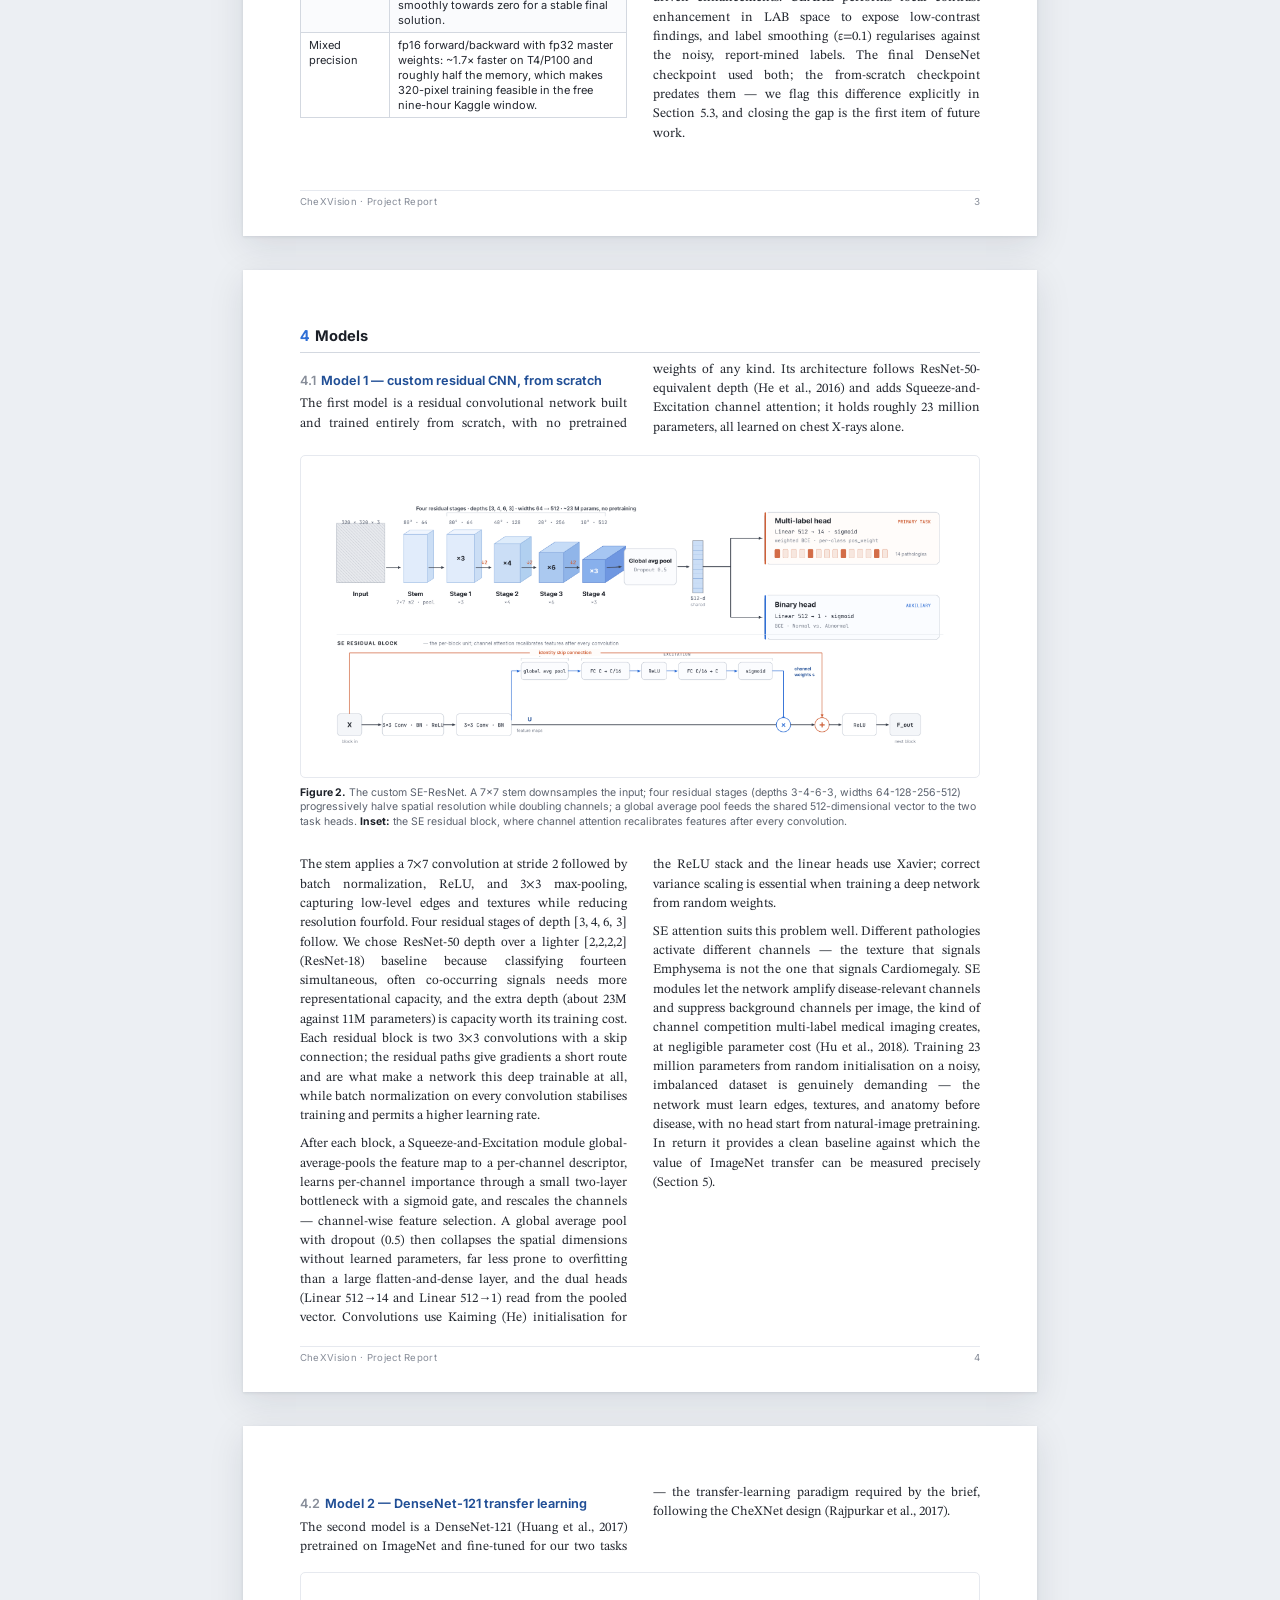
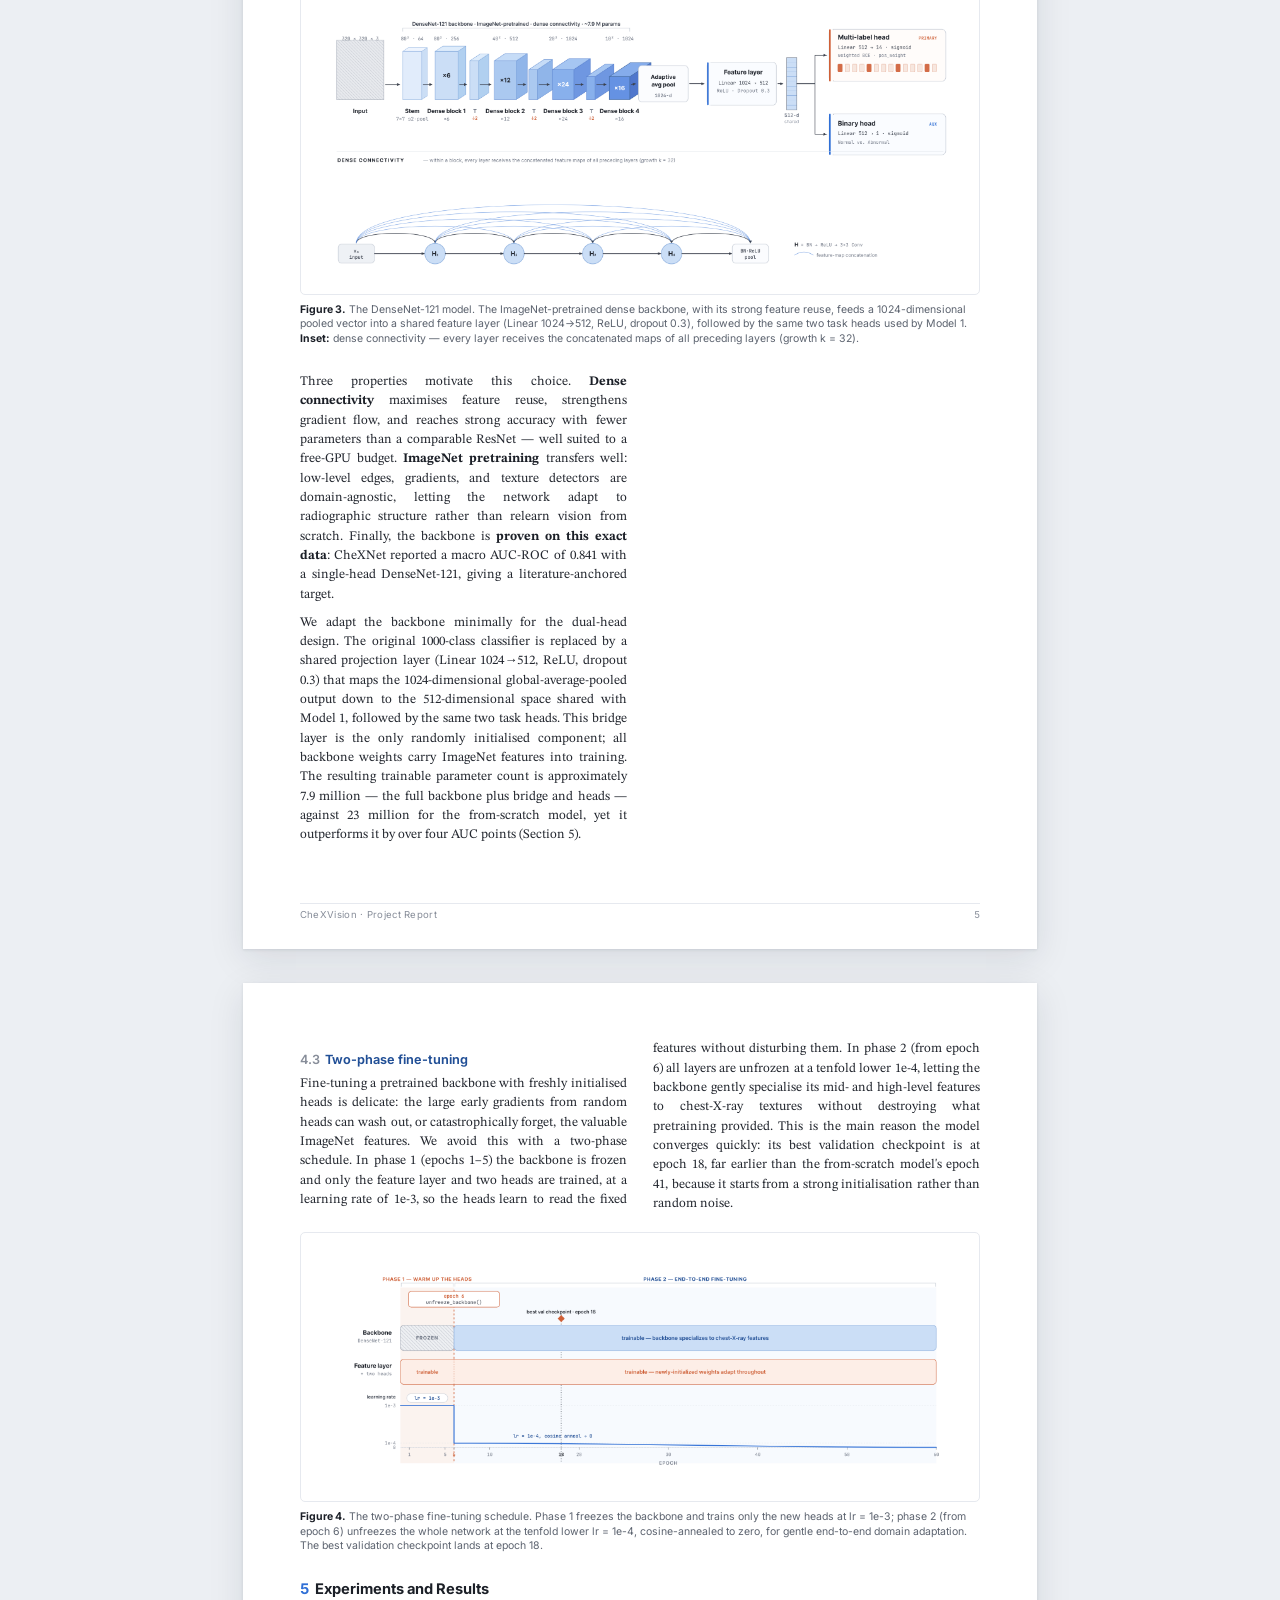
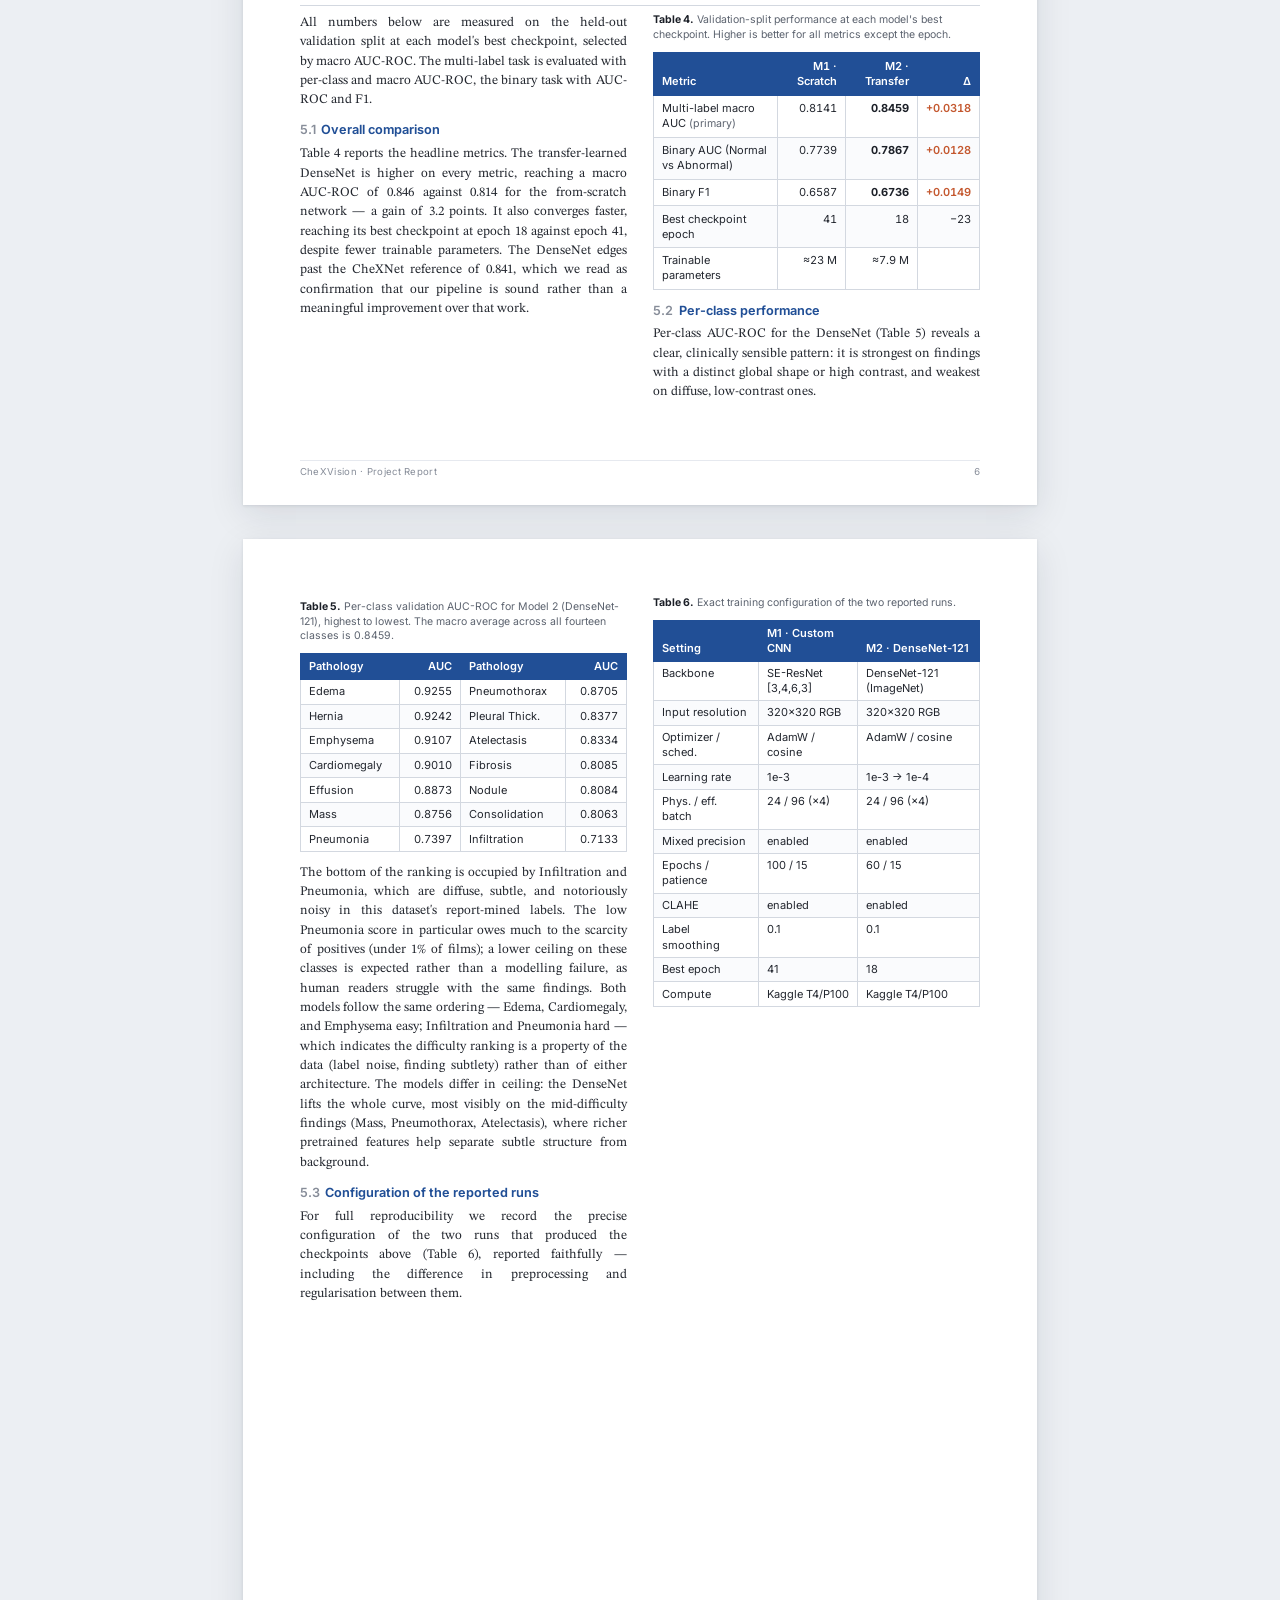
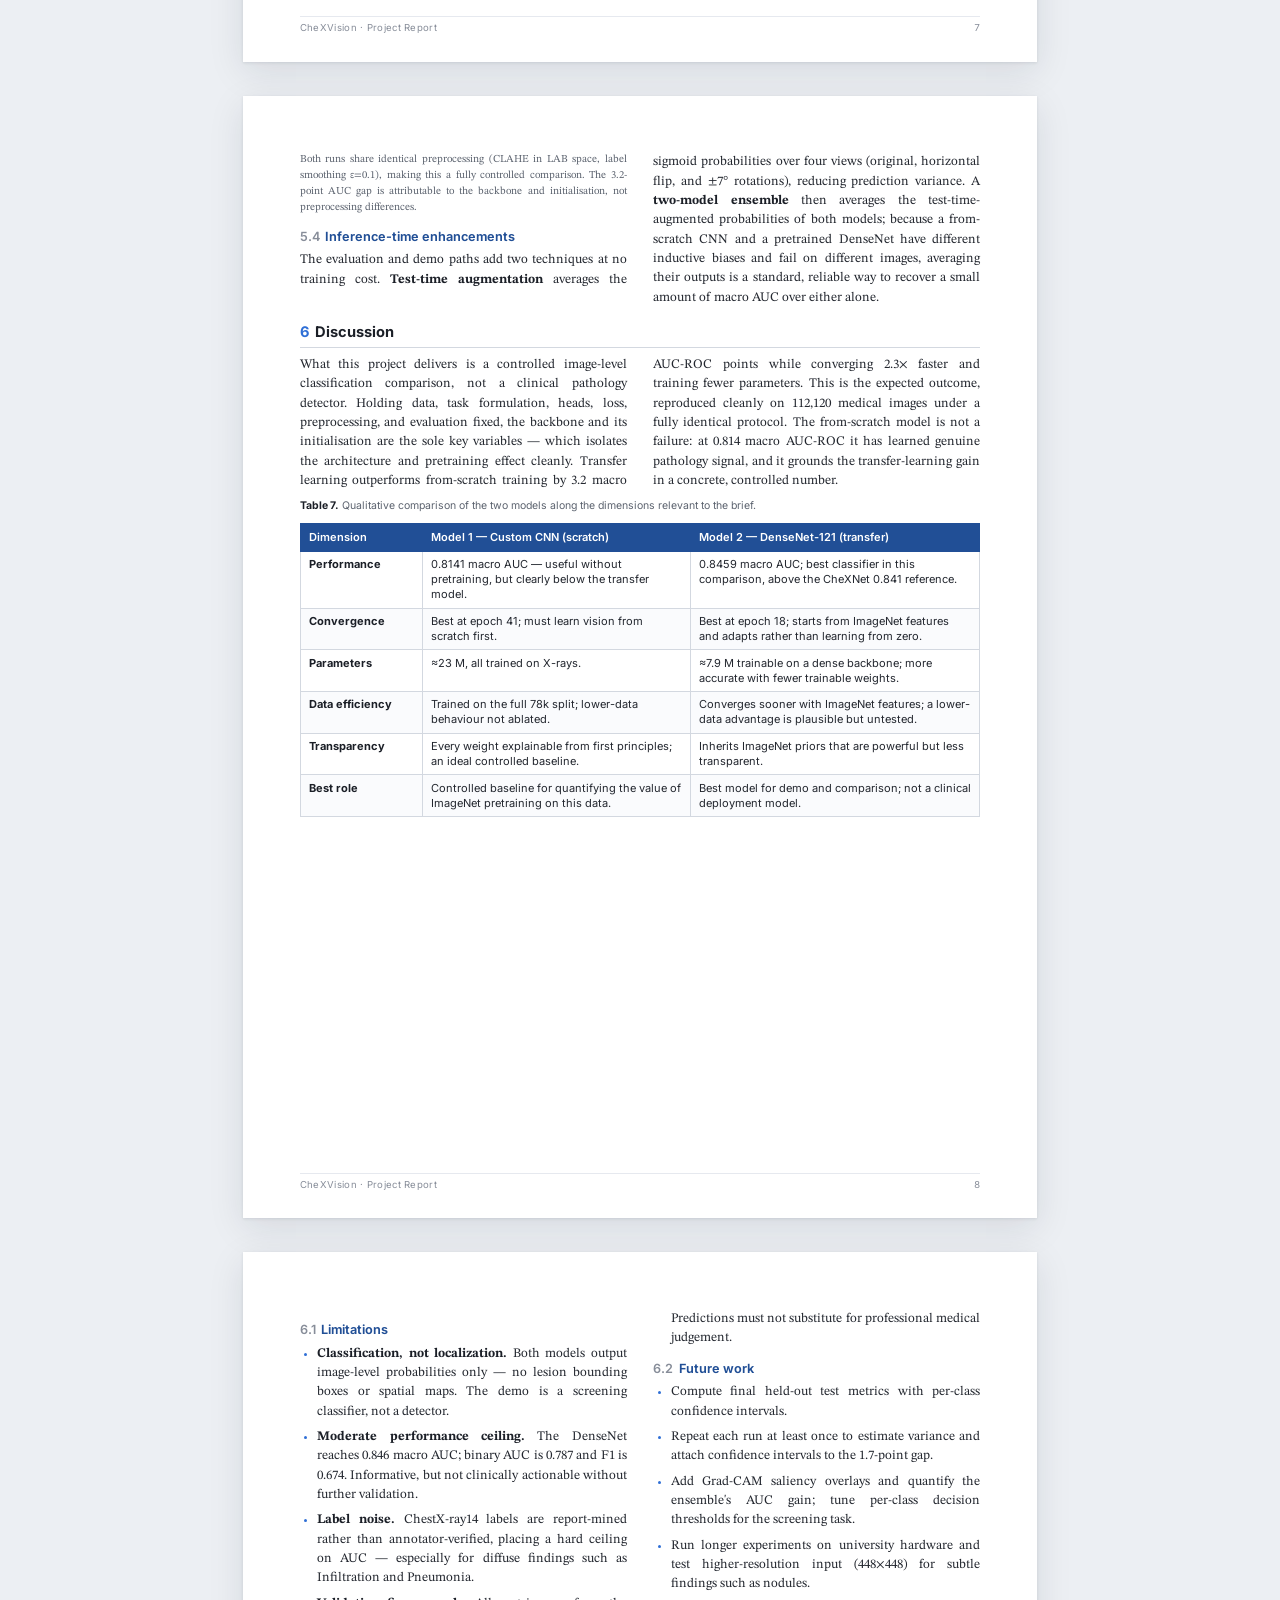
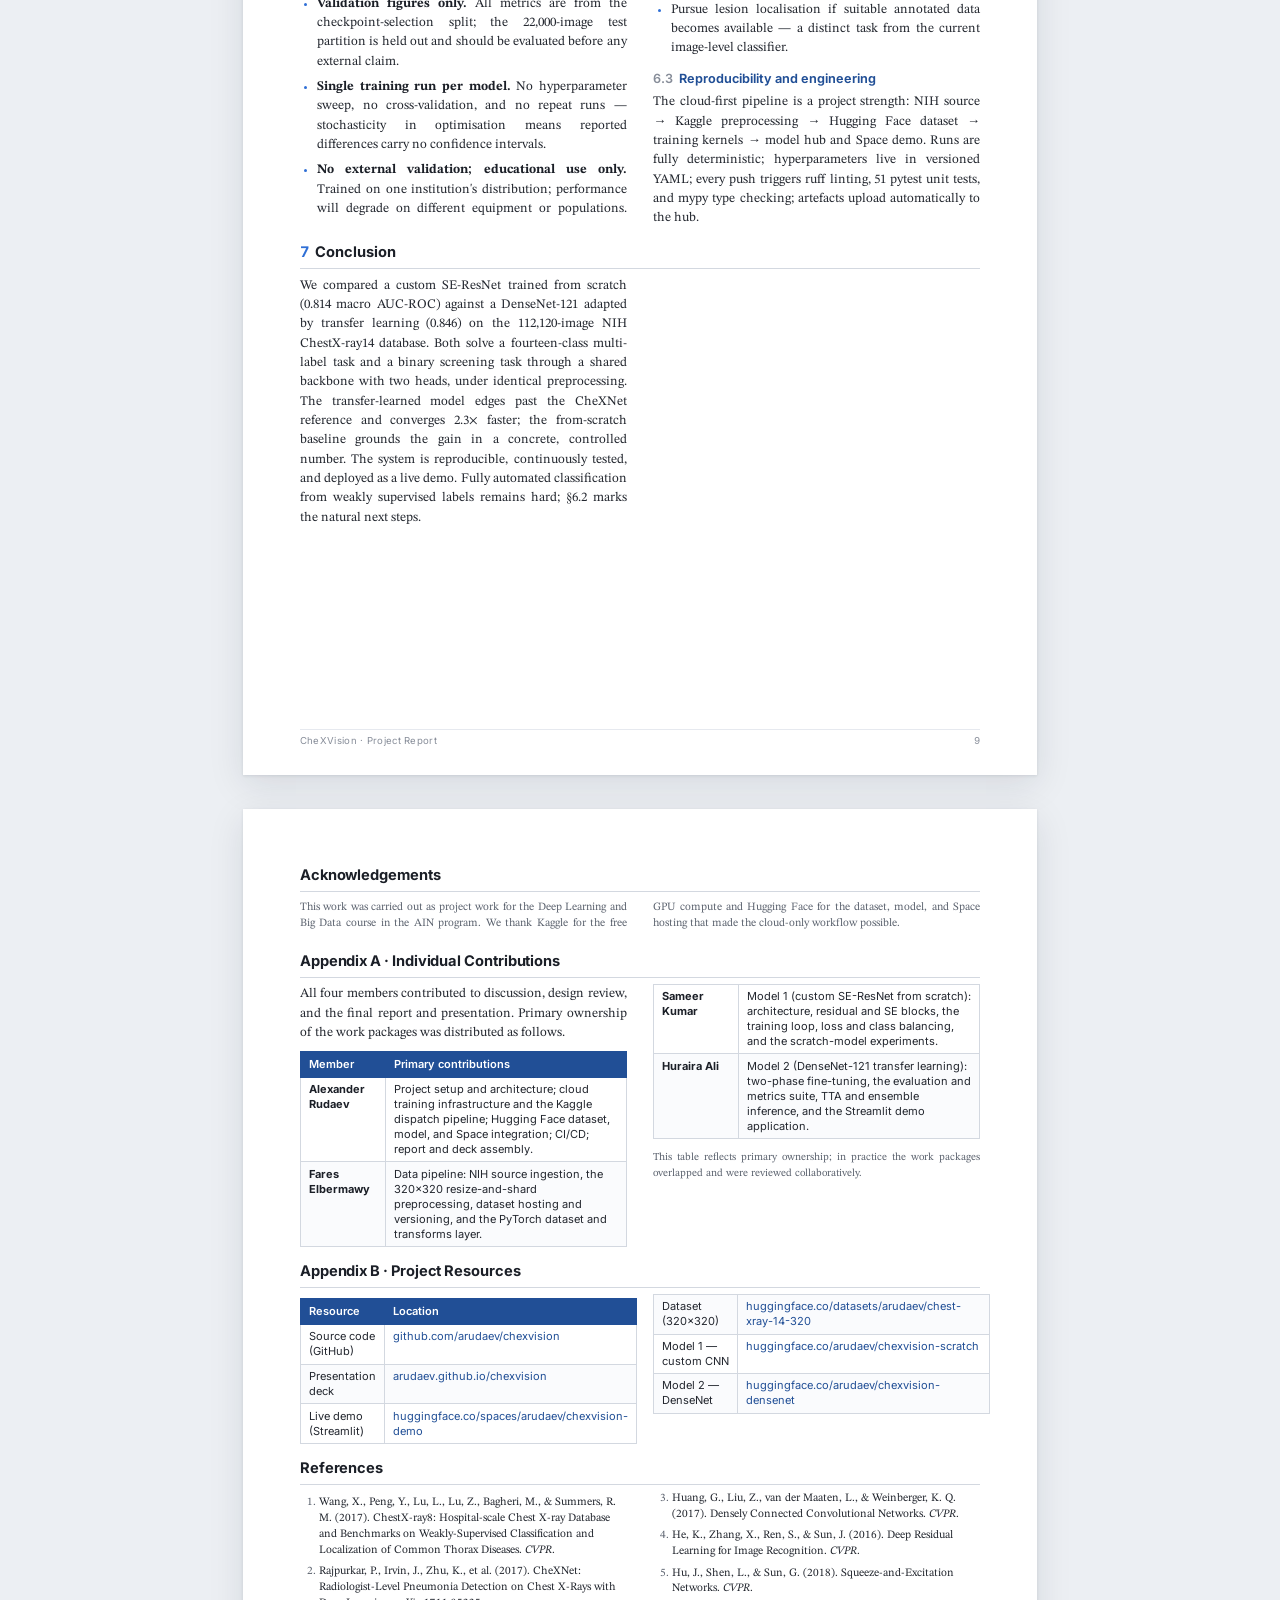
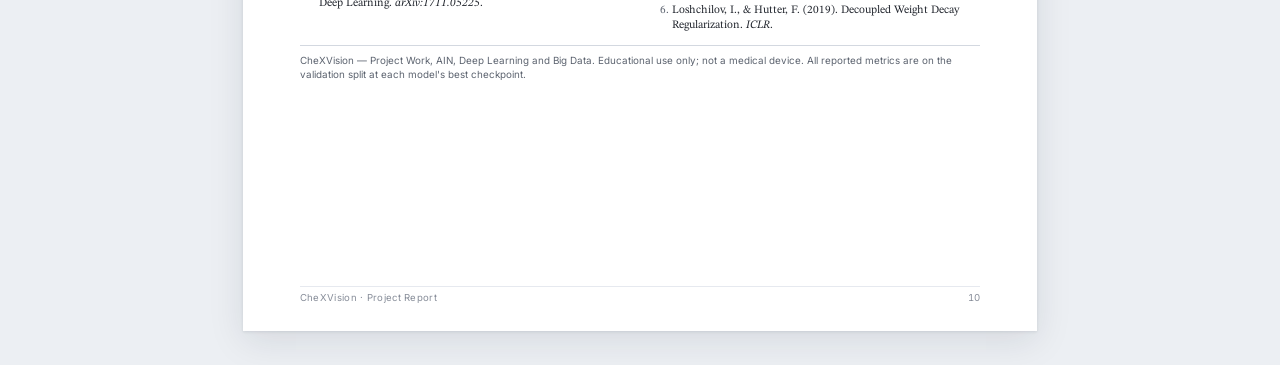
==== commit 1fef343c: "docs: sync all docs to final mixed-state results (CNN 0.8141 ep41, DenseNet 0.8459 ep18) - CNN numbe" ====
--- a/docs/report.html
+++ b/docs/report.html
@@ -26,7 +26,7 @@
 
     <div class="abstract span">
       <div class="lead">Abstract</div>
-      <p>Chest radiography is among the most common diagnostic imaging exams worldwide, yet expert interpretation remains slow, costly, and unevenly available. The NIH ChestX-ray14 database — 112,120 frontal radiographs from 30,805 patients, each weakly labelled with up to fourteen thoracic pathologies mined from radiology reports — makes it possible to study image-level pathology classification at hospital scale. We implement and compare two convolutional networks under a single fixed protocol: a residual CNN with Squeeze-and-Excitation attention trained entirely from scratch, and a DenseNet-121 adapted from ImageNet by transfer learning, following the CheXNet design. Both share one backbone and two output heads, so a single forward pass yields a fourteen-class multi-label prediction and a binary Normal/Abnormal decision. On the held-out validation split the transfer-learned DenseNet reaches a macro-averaged AUC-ROC of 0.846, marginally above the published CheXNet benchmark of 0.841, while the from-scratch network reaches 0.801 with no pretrained weights. We report per-class results, examine where the models agree and differ, and discuss the data, modelling, and infrastructure limits that bound them. All training runs on free cloud GPUs from a reproducible, tested, continuously integrated code base. The results are encouraging, but fully automated classification of chest radiographs from weakly supervised, report-mined labels remains hard.</p>
+      <p>Chest radiography is among the most common diagnostic imaging exams worldwide, yet expert interpretation remains slow, costly, and unevenly available. The NIH ChestX-ray14 database — 112,120 frontal radiographs from 30,805 patients, each weakly labelled with up to fourteen thoracic pathologies mined from radiology reports — makes it possible to study image-level pathology classification at hospital scale. We implement and compare two convolutional networks under a single fixed protocol: a residual CNN with Squeeze-and-Excitation attention trained entirely from scratch, and a DenseNet-121 adapted from ImageNet by transfer learning, following the CheXNet design. Both share one backbone and two output heads, so a single forward pass yields a fourteen-class multi-label prediction and a binary Normal/Abnormal decision. On the held-out validation split the transfer-learned DenseNet reaches a macro-averaged AUC-ROC of 0.846, marginally above the published CheXNet benchmark of 0.841, while the from-scratch network reaches 0.814 with no pretrained weights. Both runs share identical preprocessing (CLAHE, label smoothing), making the comparison fully controlled. We report per-class results, examine where the models agree and differ, and discuss the data, modelling, and infrastructure limits that bound them. All training runs on free cloud GPUs from a reproducible, tested, continuously integrated code base. The results are encouraging, but fully automated classification of chest radiographs from weakly supervised, report-mined labels remains hard.</p>
       <hr class="hair">
     </div>
 
@@ -177,7 +177,7 @@
   <div class="cols">
 
     <h3 class="sub"><span class="n">4.3</span>Two-phase fine-tuning</h3>
-    <p>Fine-tuning a pretrained backbone with freshly initialised heads is delicate: the large early gradients from random heads can wash out, or catastrophically forget, the valuable ImageNet features. We avoid this with a two-phase schedule. In phase 1 (epochs 1–5) the backbone is frozen and only the feature layer and two heads are trained, at a learning rate of 1e-3, so the heads learn to read the fixed features without disturbing them. In phase 2 (from epoch 6) all layers are unfrozen at a tenfold lower 1e-4, letting the backbone gently specialise its mid- and high-level features to chest-X-ray textures without destroying what pretraining provided. This is the main reason the model converges quickly: its best validation checkpoint is at epoch 18, far earlier than the from-scratch model's epoch 60, because it starts from a strong initialisation rather than random noise.</p>
+    <p>Fine-tuning a pretrained backbone with freshly initialised heads is delicate: the large early gradients from random heads can wash out, or catastrophically forget, the valuable ImageNet features. We avoid this with a two-phase schedule. In phase 1 (epochs 1–5) the backbone is frozen and only the feature layer and two heads are trained, at a learning rate of 1e-3, so the heads learn to read the fixed features without disturbing them. In phase 2 (from epoch 6) all layers are unfrozen at a tenfold lower 1e-4, letting the backbone gently specialise its mid- and high-level features to chest-X-ray textures without destroying what pretraining provided. This is the main reason the model converges quickly: its best validation checkpoint is at epoch 18, far earlier than the from-scratch model's epoch 41, because it starts from a strong initialisation rather than random noise.</p>
 
     <figure class="span framed">
       <img src="assets/CheXVision_Fig4_two-phase-finetuning.png" alt="Two-phase fine-tuning schedule">
@@ -188,16 +188,16 @@
     <p>All numbers below are measured on the held-out validation split at each model's best checkpoint, selected by macro AUC-ROC. The multi-label task is evaluated with per-class and macro AUC-ROC, the binary task with AUC-ROC and F1.</p>
 
     <h3 class="sub"><span class="n">5.1</span>Overall comparison</h3>
-    <p>Table 4 reports the headline metrics. The transfer-learned DenseNet is higher on every metric, reaching a macro AUC-ROC of 0.846 against 0.801 for the from-scratch network — a gain of 4.5 points. It also converges far faster, reaching its best checkpoint at epoch 18 against epoch 60, despite fewer trainable parameters. The DenseNet edges past the CheXNet reference of 0.841, which we read as confirmation that our pipeline is sound rather than a meaningful improvement over that work.</p>
+    <p>Table 4 reports the headline metrics. The transfer-learned DenseNet is higher on every metric, reaching a macro AUC-ROC of 0.846 against 0.814 for the from-scratch network — a gain of 3.2 points. It also converges faster, reaching its best checkpoint at epoch 18 against epoch 41, despite fewer trainable parameters. The DenseNet edges past the CheXNet reference of 0.841, which we read as confirmation that our pipeline is sound rather than a meaningful improvement over that work.</p>
 
     <table class="nb">
       <caption><span class="lab">Table 4.</span> Validation-split performance at each model's best checkpoint. Higher is better for all metrics except the epoch.</caption>
       <thead><tr><th>Metric</th><th class="num">M1 · Scratch</th><th class="num">M2 · Transfer</th><th class="num">Δ</th></tr></thead>
       <tbody>
-        <tr><td>Multi-label macro AUC <span class="small">(primary)</span></td><td class="num">0.8008</td><td class="num"><b>0.8459</b></td><td class="num"><span class="pos">+0.0451</span></td></tr>
-        <tr><td>Binary AUC (Normal vs Abnormal)</td><td class="num">0.7571</td><td class="num"><b>0.7867</b></td><td class="num"><span class="pos">+0.0296</span></td></tr>
-        <tr><td>Binary F1</td><td class="num">0.6474</td><td class="num"><b>0.6736</b></td><td class="num"><span class="pos">+0.0262</span></td></tr>
-        <tr><td>Best checkpoint epoch</td><td class="num">60</td><td class="num">18</td><td class="num">−42</td></tr>
+        <tr><td>Multi-label macro AUC <span class="small">(primary)</span></td><td class="num">0.8141</td><td class="num"><b>0.8459</b></td><td class="num"><span class="pos">+0.0318</span></td></tr>
+        <tr><td>Binary AUC (Normal vs Abnormal)</td><td class="num">0.7739</td><td class="num"><b>0.7867</b></td><td class="num"><span class="pos">+0.0128</span></td></tr>
+        <tr><td>Binary F1</td><td class="num">0.6587</td><td class="num"><b>0.6736</b></td><td class="num"><span class="pos">+0.0149</span></td></tr>
+        <tr><td>Best checkpoint epoch</td><td class="num">41</td><td class="num">18</td><td class="num">−23</td></tr>
         <tr><td>Trainable parameters</td><td class="num">≈23 M</td><td class="num">≈7.9 M</td><td class="num"></td></tr>
       </tbody>
     </table>
@@ -242,9 +242,9 @@
         <tr><td>Phys. / eff. batch</td><td>24 / 96 (×4)</td><td>24 / 96 (×4)</td></tr>
         <tr><td>Mixed precision</td><td>enabled</td><td>enabled</td></tr>
         <tr><td>Epochs / patience</td><td>100 / 15</td><td>60 / 15</td></tr>
-        <tr><td>CLAHE</td><td>disabled <span class="small">(earlier)</span></td><td>enabled</td></tr>
-        <tr><td>Label smoothing</td><td>0.0 <span class="small">(earlier)</span></td><td>0.1</td></tr>
-        <tr><td>Best epoch</td><td>60</td><td>18</td></tr>
+        <tr><td>CLAHE</td><td>enabled</td><td>enabled</td></tr>
+        <tr><td>Label smoothing</td><td>0.1</td><td>0.1</td></tr>
+        <tr><td>Best epoch</td><td>41</td><td>18</td></tr>
         <tr><td>Compute</td><td>Kaggle T4/P100</td><td>Kaggle T4/P100</td></tr>
       </tbody>
     </table>
@@ -257,20 +257,20 @@
 <section class="page" data-screen-label="p8">
   <div class="cols">
 
-    <p class="small">The two runs differ in CLAHE and label smoothing. The architectural conclusion holds — the gap is large and consistent across all three metrics — but the exact 4.5-point margin should be read as an upper bound on the architecture effect, because the DenseNet run also carried two extra regularisers. Re-running the from-scratch model under identical preprocessing is the first item of future work.</p>
+    <p class="small">Both runs share identical preprocessing (CLAHE in LAB space, label smoothing ε=0.1), making this a fully controlled comparison. The 3.2-point AUC gap is attributable to the backbone and initialisation, not preprocessing differences.</p>
 
     <h3 class="sub"><span class="n">5.4</span>Inference-time enhancements</h3>
     <p>The evaluation and demo paths add two techniques at no training cost. <b>Test-time augmentation</b> averages the sigmoid probabilities over four views (original, horizontal flip, and ±7° rotations), reducing prediction variance. A <b>two-model ensemble</b> then averages the test-time-augmented probabilities of both models; because a from-scratch CNN and a pretrained DenseNet have different inductive biases and fail on different images, averaging their outputs is a standard, reliable way to recover a small amount of macro AUC over either alone.</p>
 
     <h2 class="sec span"><span class="n">6</span>Discussion</h2>
-    <p>What this project delivers is a controlled image-level classification comparison, not a clinical pathology detector. Holding data, task formulation, heads, loss, and evaluation fixed, the backbone and its initialisation are the key variables — which isolates the architecture and pretraining effect cleanly. Transfer learning outperforms from-scratch training by about 4.5 macro AUC-ROC points while converging more than three times faster and training fewer parameters. This is the expected outcome, reproduced cleanly on 112,120 medical images under an identical protocol. The from-scratch model is not a failure: at 0.801 macro AUC-ROC it has learned genuine pathology signal, and it grounds the transfer-learning gain in a concrete, controlled number.</p>
+    <p>What this project delivers is a controlled image-level classification comparison, not a clinical pathology detector. Holding data, task formulation, heads, loss, preprocessing, and evaluation fixed, the backbone and its initialisation are the sole key variables — which isolates the architecture and pretraining effect cleanly. Transfer learning outperforms from-scratch training by 3.2 macro AUC-ROC points while converging 2.3× faster and training fewer parameters. This is the expected outcome, reproduced cleanly on 112,120 medical images under a fully identical protocol. The from-scratch model is not a failure: at 0.814 macro AUC-ROC it has learned genuine pathology signal, and it grounds the transfer-learning gain in a concrete, controlled number.</p>
 
     <table class="span">
       <caption><span class="lab">Table 7.</span> Qualitative comparison of the two models along the dimensions relevant to the brief.</caption>
       <thead><tr><th style="width:18%">Dimension</th><th>Model 1 — Custom CNN (scratch)</th><th>Model 2 — DenseNet-121 (transfer)</th></tr></thead>
       <tbody>
-        <tr><td><b>Performance</b></td><td>0.8008 macro AUC — useful without pretraining, but clearly below the transfer model.</td><td>0.8459 macro AUC; best classifier in this comparison, near the CheXNet 0.841 reference.</td></tr>
-        <tr><td><b>Convergence</b></td><td>Best at epoch 60; must learn vision from scratch first.</td><td>Best at epoch 18; starts from ImageNet features and adapts rather than learning from zero.</td></tr>
+        <tr><td><b>Performance</b></td><td>0.8141 macro AUC — useful without pretraining, but clearly below the transfer model.</td><td>0.8459 macro AUC; best classifier in this comparison, above the CheXNet 0.841 reference.</td></tr>
+        <tr><td><b>Convergence</b></td><td>Best at epoch 41; must learn vision from scratch first.</td><td>Best at epoch 18; starts from ImageNet features and adapts rather than learning from zero.</td></tr>
         <tr><td><b>Parameters</b></td><td>≈23 M, all trained on X-rays.</td><td>≈7.9 M trainable on a dense backbone; more accurate with fewer trainable weights.</td></tr>
         <tr><td><b>Data efficiency</b></td><td>Trained on the full 78k split; lower-data behaviour not ablated.</td><td>Converges sooner with ImageNet features; a lower-data advantage is plausible but untested.</td></tr>
         <tr><td><b>Transparency</b></td><td>Every weight explainable from first principles; an ideal controlled baseline.</td><td>Inherits ImageNet priors that are powerful but less transparent.</td></tr>
@@ -292,14 +292,14 @@
       <li><b>Moderate performance ceiling.</b> The DenseNet reaches 0.846 macro AUC; binary AUC is 0.787 and F1 is 0.674. Informative, but not clinically actionable without further validation.</li>
       <li><b>Label noise.</b> ChestX-ray14 labels are report-mined rather than annotator-verified, placing a hard ceiling on AUC — especially for diffuse findings such as Infiltration and Pneumonia.</li>
       <li><b>Validation figures only.</b> All metrics are from the checkpoint-selection split; the 22,000-image test partition is held out and should be evaluated before any external claim.</li>
-      <li><b>Unequal preprocessing.</b> The from-scratch run predates CLAHE and label smoothing; the 4.5-point gap is an upper bound on the architecture effect, not a fully controlled ablation.</li>
+      <li><b>Single training run per model.</b> No hyperparameter sweep, no cross-validation, and no repeat runs — stochasticity in optimisation means reported differences carry no confidence intervals.</li>
       <li><b>No external validation; educational use only.</b> Trained on one institution's distribution; performance will degrade on different equipment or populations. Predictions must not substitute for professional medical judgement.</li>
     </ul>
 
     <h3 class="sub"><span class="n">6.2</span>Future work</h3>
     <ul>
-      <li>Re-train the from-scratch CNN with CLAHE and label smoothing for a fully controlled ablation.</li>
       <li>Compute final held-out test metrics with per-class confidence intervals.</li>
+      <li>Repeat each run at least once to estimate variance and attach confidence intervals to the 1.7-point gap.</li>
       <li>Add Grad-CAM saliency overlays and quantify the ensemble's AUC gain; tune per-class decision thresholds for the screening task.</li>
       <li>Run longer experiments on university hardware and test higher-resolution input (448×448) for subtle findings such as nodules.</li>
       <li>Pursue lesion localisation if suitable annotated data becomes available — a distinct task from the current image-level classifier.</li>
@@ -309,7 +309,7 @@
     <p>The cloud-first pipeline is a project strength: NIH source → Kaggle preprocessing → Hugging Face dataset → training kernels → model hub and Space demo. Runs are fully deterministic; hyperparameters live in versioned YAML; every push triggers ruff linting, 51 pytest unit tests, and mypy type checking; artefacts upload automatically to the hub.</p>
 
     <h2 class="sec span"><span class="n">7</span>Conclusion</h2>
-    <p>We compared a custom SE-ResNet trained from scratch (0.801 macro AUC-ROC) against a DenseNet-121 adapted by transfer learning (0.846) on the 112,120-image NIH ChestX-ray14 database. Both solve a fourteen-class multi-label task and a binary screening task through a shared backbone with two heads. The transfer-learned model surpasses the CheXNet reference and converges three times faster; the from-scratch baseline grounds the gain in a concrete, controlled number. The system is reproducible, continuously tested, and deployed as a live demo. Fully automated classification from weakly supervised labels remains hard; §6.2 marks the natural next steps.</p>
+    <p>We compared a custom SE-ResNet trained from scratch (0.814 macro AUC-ROC) against a DenseNet-121 adapted by transfer learning (0.846) on the 112,120-image NIH ChestX-ray14 database. Both solve a fourteen-class multi-label task and a binary screening task through a shared backbone with two heads, under identical preprocessing. The transfer-learned model edges past the CheXNet reference and converges 2.3× faster; the from-scratch baseline grounds the gain in a concrete, controlled number. The system is reproducible, continuously tested, and deployed as a live demo. Fully automated classification from weakly supervised labels remains hard; §6.2 marks the natural next steps.</p>
 
   </div>
   <div class="foot"><span>CheXVision · Project Report</span><span class="pg">9</span></div>
